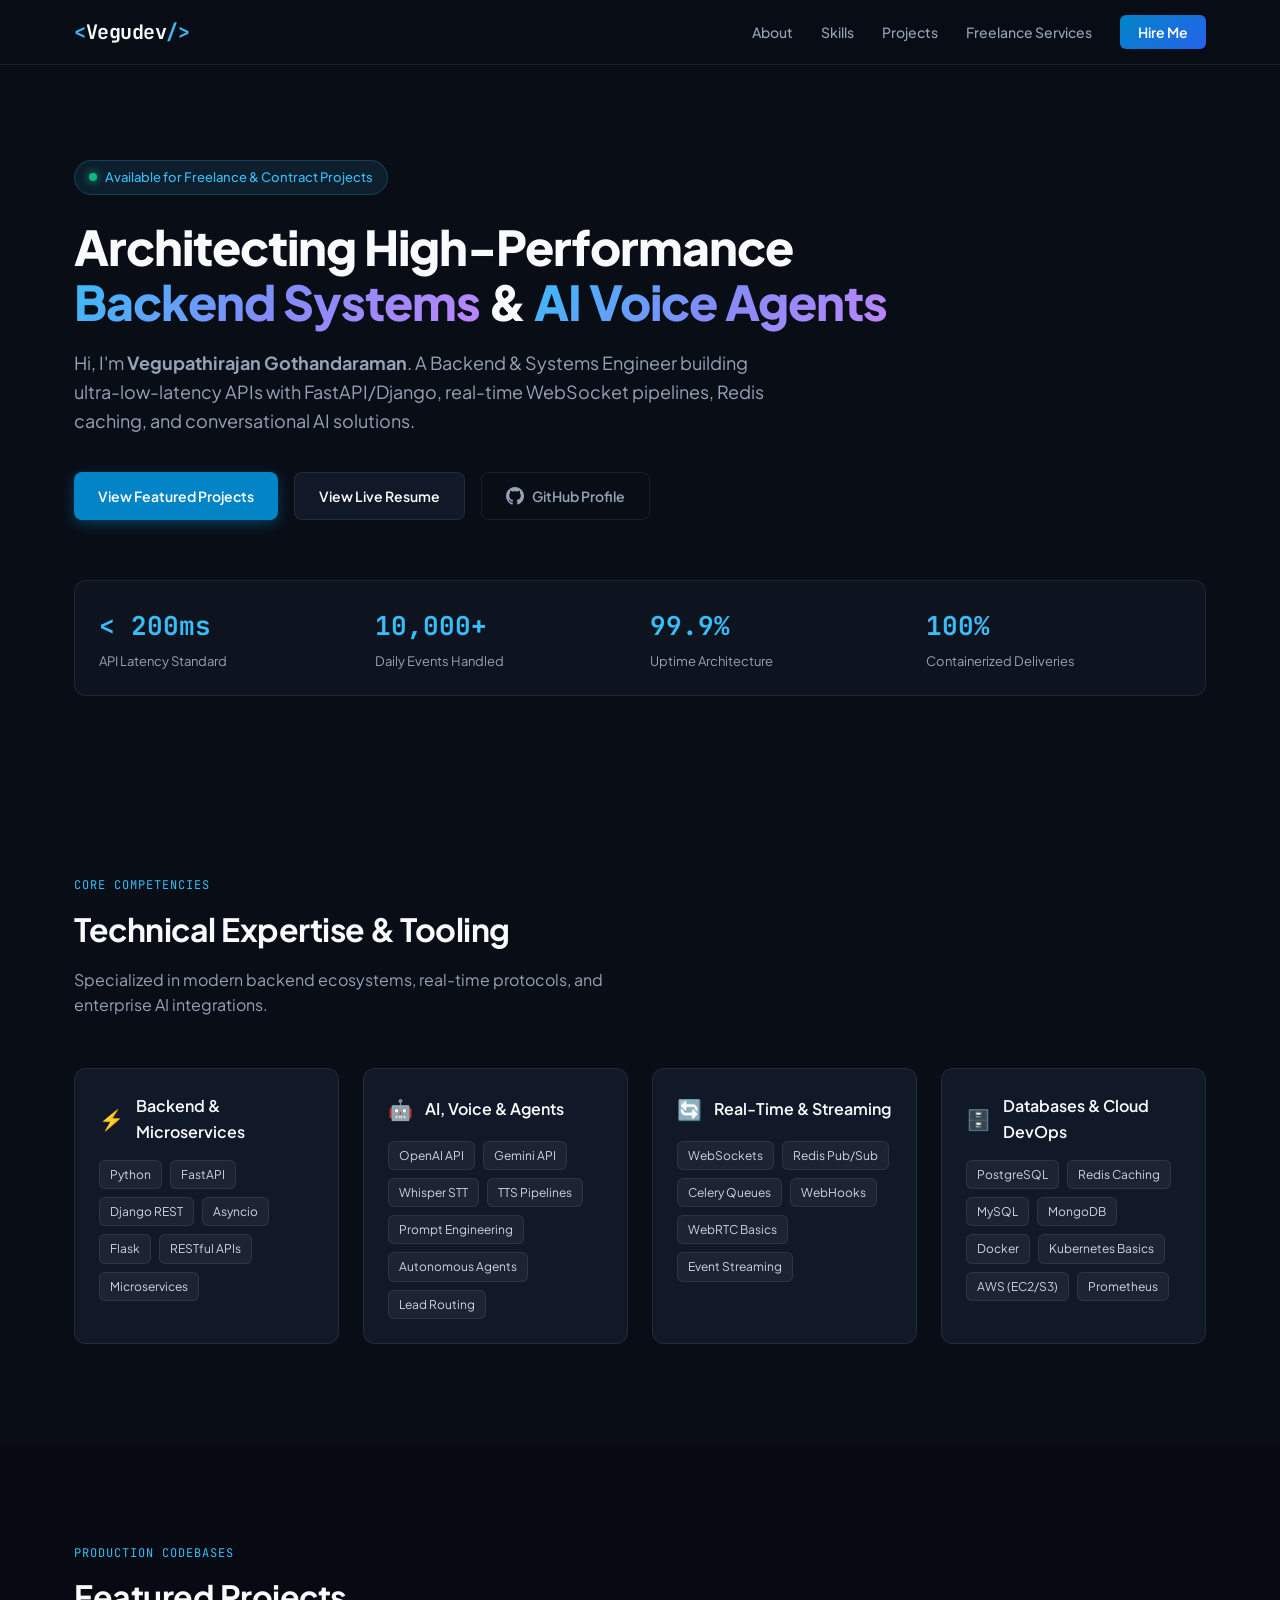
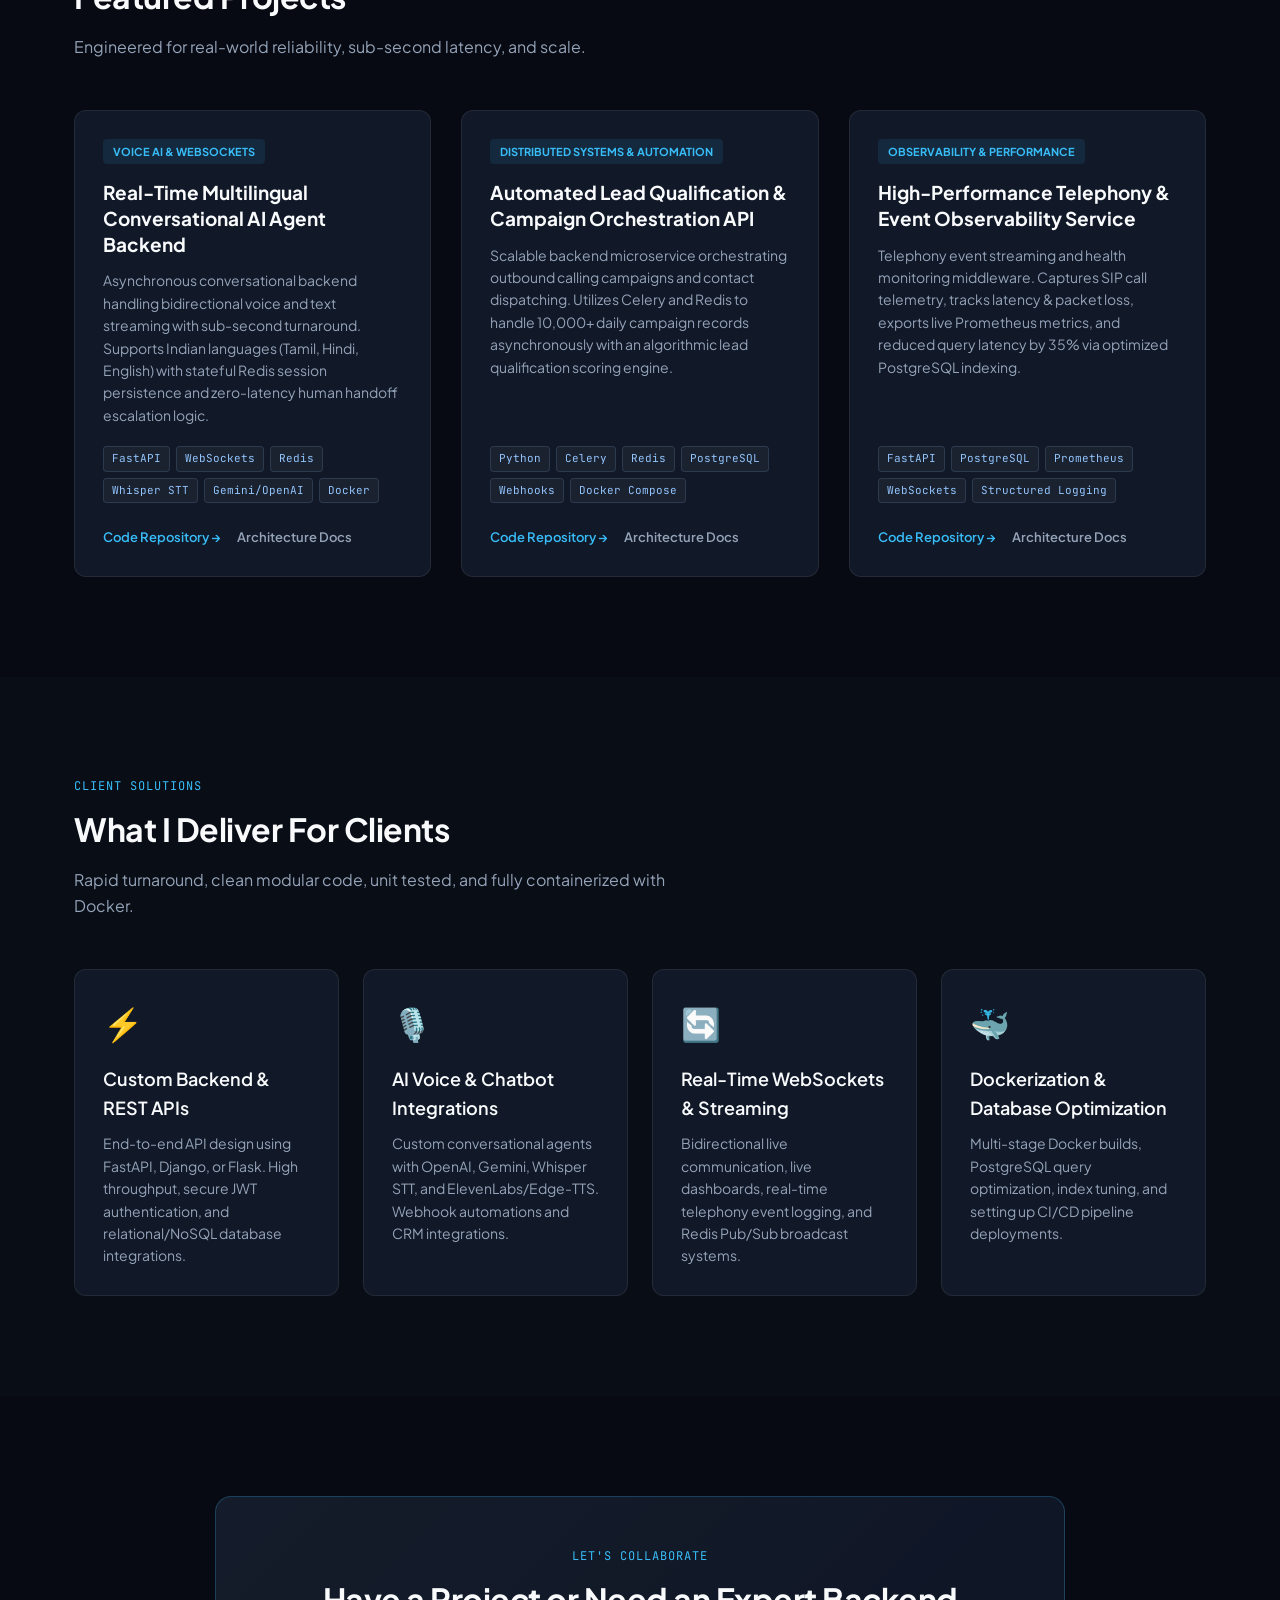
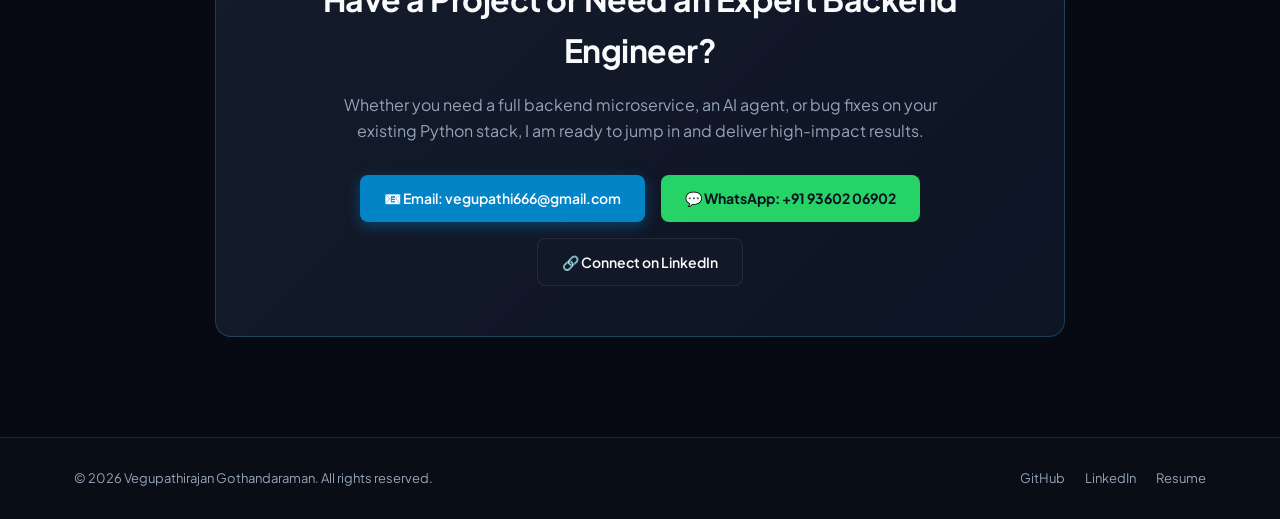
==== index.html @ fd914e16 "Initial production release by Vegupathi" ====
<!DOCTYPE html>
<html lang="en">
<head>
  <meta charset="UTF-8">
  <meta name="viewport" content="width=device-width, initial-scale=1.0">
  <title>Vegupathirajan Gothandaraman | Backend & AI Systems Engineer</title>
  <meta name="description" content="Portfolio of Vegupathirajan Gothandaraman - Backend Engineer specializing in Python, FastAPI, Distributed Systems, and AI Voice Integrations.">
  <link rel="stylesheet" href="style.css">
  <link rel="preconnect" href="https://fonts.googleapis.com">
  <link rel="preconnect" href="https://fonts.gstatic.com" crossorigin>
  <link href="https://fonts.googleapis.com/css2?family=Plus+Jakarta+Sans:wght@300;400;500;600;700;800&family=JetBrains+Mono:wght@400;500;600&display=swap" rel="stylesheet">
</head>
<body>

  <!-- Navigation -->
  <nav class="navbar" id="navbar">
    <div class="nav-container">
      <a href="#hero" class="nav-logo">
        <span class="logo-accent">&lt;</span>Vegudev<span class="logo-accent">/&gt;</span>
      </a>
      <ul class="nav-links">
        <li><a href="#about">About</a></li>
        <li><a href="#skills">Skills</a></li>
        <li><a href="#projects">Projects</a></li>
        <li><a href="#services">Freelance Services</a></li>
        <li><a href="#contact" class="btn-nav">Hire Me</a></li>
      </ul>
      <div class="mobile-toggle" id="mobileToggle">
        <span></span><span></span><span></span>
      </div>
    </div>
  </nav>

  <!-- Hero Section -->
  <header class="hero" id="hero">
    <div class="container hero-content">
      <div class="hero-badge">
        <span class="pulse-dot"></span> Available for Freelance & Contract Projects
      </div>
      <h1 class="hero-title">
        Architecting High-Performance <span class="gradient-text">Backend Systems</span> & <span class="gradient-text">AI Voice Agents</span>
      </h1>
      <p class="hero-subtitle">
        Hi, I'm <strong>Vegupathirajan Gothandaraman</strong>. A Backend & Systems Engineer building ultra-low-latency APIs with FastAPI/Django, real-time WebSocket pipelines, Redis caching, and conversational AI solutions.
      </p>
      <div class="hero-cta">
        <a href="#projects" class="btn btn-primary">View Featured Projects</a>
        <a href="resume.html" target="_blank" class="btn btn-secondary">View Live Resume</a>
        <a href="https://github.com/vegudev" target="_blank" class="btn btn-outline">
          <svg width="18" height="18" fill="currentColor" viewBox="0 0 24 24"><path d="M12 0c-6.626 0-12 5.373-12 12 0 5.302 3.438 9.8 8.207 11.387.599.111.793-.261.793-.577v-2.234c-3.338.726-4.033-1.416-4.033-1.416-.546-1.387-1.333-1.756-1.333-1.756-1.089-.745.083-.729.083-.729 1.205.084 1.839 1.237 1.839 1.237 1.07 1.834 2.807 1.304 3.492.997.107-.775.418-1.305.762-1.604-2.665-.305-5.467-1.334-5.467-5.931 0-1.311.469-2.381 1.236-3.221-.124-.303-.535-1.524.117-3.176 0 0 1.008-.322 3.301 1.23.957-.266 1.983-.399 3.003-.404 1.02.005 2.047.138 3.006.404 2.291-1.552 3.297-1.23 3.297-1.23.653 1.653.242 2.874.118 3.176.77.84 1.235 1.911 1.235 3.221 0 4.609-2.807 5.624-5.479 5.921.43.372.823 1.102.823 2.222v3.293c0 .319.192.694.801.576 4.765-1.589 8.199-6.086 8.199-11.386 0-6.627-5.373-12-12-12z"/></svg>
          GitHub Profile
        </a>
      </div>

      <!-- Quick Metrics Strip -->
      <div class="metrics-grid">
        <div class="metric-card">
          <span class="metric-num">&lt; 200ms</span>
          <span class="metric-label">API Latency Standard</span>
        </div>
        <div class="metric-card">
          <span class="metric-num">10,000+</span>
          <span class="metric-label">Daily Events Handled</span>
        </div>
        <div class="metric-card">
          <span class="metric-num">99.9%</span>
          <span class="metric-label">Uptime Architecture</span>
        </div>
        <div class="metric-card">
          <span class="metric-num">100%</span>
          <span class="metric-label">Containerized Deliveries</span>
        </div>
      </div>
    </div>
  </header>

  <!-- Technical Skills Section -->
  <section class="section" id="skills">
    <div class="container">
      <div class="section-header">
        <span class="section-tag">Core Competencies</span>
        <h2 class="section-title">Technical Expertise & Tooling</h2>
        <p class="section-desc">Specialized in modern backend ecosystems, real-time protocols, and enterprise AI integrations.</p>
      </div>

      <div class="skills-wrapper">
        <div class="skill-category-card">
          <div class="cat-header">
            <span class="cat-icon">⚡</span>
            <h3>Backend & Microservices</h3>
          </div>
          <div class="tags">
            <span>Python</span>
            <span>FastAPI</span>
            <span>Django REST</span>
            <span>Asyncio</span>
            <span>Flask</span>
            <span>RESTful APIs</span>
            <span>Microservices</span>
          </div>
        </div>

        <div class="skill-category-card">
          <div class="cat-header">
            <span class="cat-icon">🤖</span>
            <h3>AI, Voice & Agents</h3>
          </div>
          <div class="tags">
            <span>OpenAI API</span>
            <span>Gemini API</span>
            <span>Whisper STT</span>
            <span>TTS Pipelines</span>
            <span>Prompt Engineering</span>
            <span>Autonomous Agents</span>
            <span>Lead Routing</span>
          </div>
        </div>

        <div class="skill-category-card">
          <div class="cat-header">
            <span class="cat-icon">🔄</span>
            <h3>Real-Time & Streaming</h3>
          </div>
          <div class="tags">
            <span>WebSockets</span>
            <span>Redis Pub/Sub</span>
            <span>Celery Queues</span>
            <span>WebHooks</span>
            <span>WebRTC Basics</span>
            <span>Event Streaming</span>
          </div>
        </div>

        <div class="skill-category-card">
          <div class="cat-header">
            <span class="cat-icon">🗄️</span>
            <h3>Databases & Cloud DevOps</h3>
          </div>
          <div class="tags">
            <span>PostgreSQL</span>
            <span>Redis Caching</span>
            <span>MySQL</span>
            <span>MongoDB</span>
            <span>Docker</span>
            <span>Kubernetes Basics</span>
            <span>AWS (EC2/S3)</span>
            <span>Prometheus</span>
          </div>
        </div>
      </div>
    </div>
  </section>

  <!-- Featured Projects Section -->
  <section class="section section-dark" id="projects">
    <div class="container">
      <div class="section-header">
        <span class="section-tag">Production Codebases</span>
        <h2 class="section-title">Featured Projects</h2>
        <p class="section-desc">Engineered for real-world reliability, sub-second latency, and scale.</p>
      </div>

      <div class="projects-grid">
        <!-- Project 1 -->
        <article class="project-card">
          <div class="project-badge">Voice AI & WebSockets</div>
          <h3 class="project-title">Real-Time Multilingual Conversational AI Agent Backend</h3>
          <p class="project-summary">
            Asynchronous conversational backend handling bidirectional voice and text streaming with sub-second turnaround. Supports Indian languages (Tamil, Hindi, English) with stateful Redis session persistence and zero-latency human handoff escalation logic.
          </p>
          <div class="project-tags">
            <span>FastAPI</span>
            <span>WebSockets</span>
            <span>Redis</span>
            <span>Whisper STT</span>
            <span>Gemini/OpenAI</span>
            <span>Docker</span>
          </div>
          <div class="project-links">
            <a href="https://github.com/vegudev/realtime-multilingual-ai-backend" target="_blank" class="proj-link">Code Repository &rarr;</a>
            <a href="https://github.com/vegudev/realtime-multilingual-ai-backend#readme" target="_blank" class="proj-link secondary">Architecture Docs</a>
          </div>
        </article>

        <!-- Project 2 -->
        <article class="project-card">
          <div class="project-badge">Distributed Systems & Automation</div>
          <h3 class="project-title">Automated Lead Qualification & Campaign Orchestration API</h3>
          <p class="project-summary">
            Scalable backend microservice orchestrating outbound calling campaigns and contact dispatching. Utilizes Celery and Redis to handle 10,000+ daily campaign records asynchronously with an algorithmic lead qualification scoring engine.
          </p>
          <div class="project-tags">
            <span>Python</span>
            <span>Celery</span>
            <span>Redis</span>
            <span>PostgreSQL</span>
            <span>Webhooks</span>
            <span>Docker Compose</span>
          </div>
          <div class="project-links">
            <a href="https://github.com/vegudev/lead-qualification-campaign-api" target="_blank" class="proj-link">Code Repository &rarr;</a>
            <a href="https://github.com/vegudev/lead-qualification-campaign-api#readme" target="_blank" class="proj-link secondary">Architecture Docs</a>
          </div>
        </article>

        <!-- Project 3 -->
        <article class="project-card">
          <div class="project-badge">Observability & Performance</div>
          <h3 class="project-title">High-Performance Telephony & Event Observability Service</h3>
          <p class="project-summary">
            Telephony event streaming and health monitoring middleware. Captures SIP call telemetry, tracks latency & packet loss, exports live Prometheus metrics, and reduced query latency by 35% via optimized PostgreSQL indexing.
          </p>
          <div class="project-tags">
            <span>FastAPI</span>
            <span>PostgreSQL</span>
            <span>Prometheus</span>
            <span>WebSockets</span>
            <span>Structured Logging</span>
          </div>
          <div class="project-links">
            <a href="https://github.com/vegudev/telephony-observability-service" target="_blank" class="proj-link">Code Repository &rarr;</a>
            <a href="https://github.com/vegudev/telephony-observability-service#readme" target="_blank" class="proj-link secondary">Architecture Docs</a>
          </div>
        </article>
      </div>
    </div>
  </section>

  <!-- Freelance Services Section -->
  <section class="section" id="services">
    <div class="container">
      <div class="section-header">
        <span class="section-tag">Client Solutions</span>
        <h2 class="section-title">What I Deliver For Clients</h2>
        <p class="section-desc">Rapid turnaround, clean modular code, unit tested, and fully containerized with Docker.</p>
      </div>

      <div class="services-grid">
        <div class="service-card">
          <div class="service-icon">⚡</div>
          <h3>Custom Backend & REST APIs</h3>
          <p>End-to-end API design using FastAPI, Django, or Flask. High throughput, secure JWT authentication, and relational/NoSQL database integrations.</p>
        </div>

        <div class="service-card">
          <div class="service-icon">🎙️</div>
          <h3>AI Voice & Chatbot Integrations</h3>
          <p>Custom conversational agents with OpenAI, Gemini, Whisper STT, and ElevenLabs/Edge-TTS. Webhook automations and CRM integrations.</p>
        </div>

        <div class="service-card">
          <div class="service-icon">🔄</div>
          <h3>Real-Time WebSockets & Streaming</h3>
          <p>Bidirectional live communication, live dashboards, real-time telephony event logging, and Redis Pub/Sub broadcast systems.</p>
        </div>

        <div class="service-card">
          <div class="service-icon">🐳</div>
          <h3>Dockerization & Database Optimization</h3>
          <p>Multi-stage Docker builds, PostgreSQL query optimization, index tuning, and setting up CI/CD pipeline deployments.</p>
        </div>
      </div>
    </div>
  </section>

  <!-- Contact & Hire Me Section -->
  <section class="section section-dark" id="contact">
    <div class="container">
      <div class="contact-box">
        <span class="section-tag">Let's Collaborate</span>
        <h2 class="section-title">Have a Project or Need an Expert Backend Engineer?</h2>
        <p class="contact-desc">
          Whether you need a full backend microservice, an AI agent, or bug fixes on your existing Python stack, I am ready to jump in and deliver high-impact results.
        </p>

        <div class="contact-buttons">
          <a href="mailto:vegupathi666@gmail.com" class="btn btn-primary">
            📧 Email: vegupathi666@gmail.com
          </a>
          <a href="https://wa.me/919360206902" target="_blank" class="btn btn-whatsapp">
            💬 WhatsApp: +91 93602 06902
          </a>
          <a href="https://www.linkedin.com/in/vegupathi-gothandaraman-voimedu/" target="_blank" class="btn btn-secondary">
            🔗 Connect on LinkedIn
          </a>
        </div>
      </div>
    </div>
  </section>

  <!-- Footer -->
  <footer>
    <div class="container footer-content">
      <p>&copy; 2026 Vegupathirajan Gothandaraman. All rights reserved.</p>
      <div class="footer-links">
        <a href="https://github.com/vegudev" target="_blank">GitHub</a>
        <a href="https://www.linkedin.com/in/vegupathi-gothandaraman-voimedu/" target="_blank">LinkedIn</a>
        <a href="resume.html" target="_blank">Resume</a>
      </div>
    </div>
  </footer>

  <script src="script.js"></script>
</body>
</html>
---- style.css ----
:root {
  --bg-dark: #090d16;
  --bg-card: #111827;
  --bg-card-hover: #1e293b;
  --border-color: rgba(255, 255, 255, 0.08);
  --border-glow: rgba(56, 189, 248, 0.25);
  
  --primary: #38bdf8;
  --primary-hover: #0284c7;
  --accent: #6366f1;
  --text-main: #f8fafc;
  --text-muted: #94a3b8;
  
  --font-sans: 'Plus Jakarta Sans', -apple-system, BlinkMacSystemFont, sans-serif;
  --font-mono: 'JetBrains Mono', monospace;
}

* {
  margin: 0;
  padding: 0;
  box-sizing: border-box;
}

html {
  scroll-behavior: smooth;
}

body {
  font-family: var(--font-sans);
  background-color: var(--bg-dark);
  color: var(--text-main);
  line-height: 1.6;
  overflow-x: hidden;
}

.container {
  max-width: 1180px;
  margin: 0 auto;
  padding: 0 24px;
}

/* Typography Helpers */
.gradient-text {
  background: linear-gradient(135deg, #38bdf8 0%, #818cf8 50%, #c084fc 100%);
  -webkit-background-clip: text;
  -webkit-text-fill-color: transparent;
}

/* Navbar */
.navbar {
  position: fixed;
  top: 0;
  left: 0;
  width: 100%;
  background: rgba(9, 13, 22, 0.85);
  backdrop-filter: blur(12px);
  border-bottom: 1px solid var(--border-color);
  z-index: 1000;
  transition: all 0.3s ease;
}

.nav-container {
  max-width: 1180px;
  margin: 0 auto;
  padding: 16px 24px;
  display: flex;
  justify-content: space-between;
  align-items: center;
}

.nav-logo {
  font-family: var(--font-mono);
  font-size: 20px;
  font-weight: 700;
  color: var(--text-main);
  text-decoration: none;
  letter-spacing: -0.5px;
}

.logo-accent {
  color: var(--primary);
}

.nav-links {
  display: flex;
  list-style: none;
  gap: 28px;
  align-items: center;
}

.nav-links a {
  color: var(--text-muted);
  text-decoration: none;
  font-size: 14px;
  font-weight: 500;
  transition: color 0.2s ease;
}

.nav-links a:hover {
  color: var(--primary);
}

.btn-nav {
  background: linear-gradient(135deg, #0284c7, #2563eb);
  color: #fff !important;
  padding: 8px 18px;
  border-radius: 6px;
  font-weight: 600 !important;
  transition: opacity 0.2s ease;
}

.btn-nav:hover {
  opacity: 0.9;
}

.mobile-toggle {
  display: none;
  flex-direction: column;
  gap: 5px;
  cursor: pointer;
}

.mobile-toggle span {
  width: 24px;
  height: 2px;
  background: #fff;
  border-radius: 2px;
}

/* Buttons */
.btn {
  display: inline-flex;
  align-items: center;
  gap: 8px;
  padding: 12px 24px;
  font-size: 14px;
  font-weight: 600;
  border-radius: 8px;
  text-decoration: none;
  transition: all 0.2s ease;
  cursor: pointer;
}

.btn-primary {
  background: #0284c7;
  color: #fff;
  box-shadow: 0 4px 14px rgba(2, 132, 199, 0.4);
}

.btn-primary:hover {
  background: #0369a1;
  transform: translateY(-2px);
}

.btn-secondary {
  background: var(--bg-card);
  color: var(--text-main);
  border: 1px solid var(--border-color);
}

.btn-secondary:hover {
  background: var(--bg-card-hover);
  border-color: var(--primary);
  transform: translateY(-2px);
}

.btn-outline {
  background: transparent;
  color: var(--text-muted);
  border: 1px solid var(--border-color);
}

.btn-outline:hover {
  color: #fff;
  border-color: #fff;
}

.btn-whatsapp {
  background: #25d366;
  color: #0b1120;
  font-weight: 700;
}

.btn-whatsapp:hover {
  background: #20ba5a;
  transform: translateY(-2px);
}

/* Hero Section */
.hero {
  padding: 160px 0 80px 0;
  position: relative;
}

.hero-badge {
  display: inline-flex;
  align-items: center;
  gap: 8px;
  background: rgba(56, 189, 248, 0.1);
  border: 1px solid rgba(56, 189, 248, 0.2);
  padding: 6px 14px;
  border-radius: 30px;
  font-size: 13px;
  color: var(--primary);
  margin-bottom: 24px;
  font-weight: 500;
}

.pulse-dot {
  width: 8px;
  height: 8px;
  background: #10b981;
  border-radius: 50%;
  box-shadow: 0 0 8px #10b981;
}

.hero-title {
  font-size: 48px;
  font-weight: 800;
  line-height: 1.15;
  letter-spacing: -1px;
  margin-bottom: 20px;
  max-width: 900px;
}

.hero-subtitle {
  font-size: 18px;
  color: var(--text-muted);
  max-width: 720px;
  margin-bottom: 36px;
  font-weight: 400;
}

.hero-cta {
  display: flex;
  gap: 16px;
  flex-wrap: wrap;
  margin-bottom: 60px;
}

/* Metrics */
.metrics-grid {
  display: grid;
  grid-template-columns: repeat(auto-fit, minmax(200px, 1fr));
  gap: 20px;
  background: rgba(17, 24, 39, 0.6);
  border: 1px solid var(--border-color);
  padding: 24px;
  border-radius: 12px;
}

.metric-card {
  display: flex;
  flex-direction: column;
}

.metric-num {
  font-family: var(--font-mono);
  font-size: 26px;
  font-weight: 700;
  color: var(--primary);
}

.metric-label {
  font-size: 13px;
  color: var(--text-muted);
  margin-top: 4px;
}

/* Sections */
.section {
  padding: 100px 0;
}

.section-dark {
  background: #070a12;
}

.section-header {
  margin-bottom: 50px;
}

.section-tag {
  font-family: var(--font-mono);
  font-size: 12px;
  text-transform: uppercase;
  color: var(--primary);
  letter-spacing: 1px;
  margin-bottom: 8px;
  display: block;
}

.section-title {
  font-size: 32px;
  font-weight: 700;
  letter-spacing: -0.5px;
  margin-bottom: 12px;
}

.section-desc {
  font-size: 16px;
  color: var(--text-muted);
  max-width: 600px;
}

/* Skills */
.skills-wrapper {
  display: grid;
  grid-template-columns: repeat(auto-fit, minmax(260px, 1fr));
  gap: 24px;
}

.skill-category-card {
  background: var(--bg-card);
  border: 1px solid var(--border-color);
  padding: 24px;
  border-radius: 12px;
  transition: all 0.2s ease;
}

.skill-category-card:hover {
  border-color: var(--border-glow);
  transform: translateY(-4px);
}

.cat-header {
  display: flex;
  align-items: center;
  gap: 12px;
  margin-bottom: 16px;
}

.cat-icon {
  font-size: 20px;
}

.cat-header h3 {
  font-size: 16px;
  font-weight: 600;
}

.tags {
  display: flex;
  flex-wrap: wrap;
  gap: 8px;
}

.tags span {
  background: rgba(255, 255, 255, 0.05);
  border: 1px solid var(--border-color);
  font-size: 12px;
  padding: 4px 10px;
  border-radius: 6px;
  color: #cbd5e1;
}

/* Projects */
.projects-grid {
  display: grid;
  grid-template-columns: repeat(auto-fit, minmax(320px, 1fr));
  gap: 30px;
}

.project-card {
  background: var(--bg-card);
  border: 1px solid var(--border-color);
  border-radius: 12px;
  padding: 28px;
  display: flex;
  flex-direction: column;
  transition: all 0.3s ease;
}

.project-card:hover {
  border-color: var(--border-glow);
  box-shadow: 0 12px 30px rgba(0, 0, 0, 0.3);
  transform: translateY(-4px);
}

.project-badge {
  font-size: 11px;
  font-weight: 700;
  text-transform: uppercase;
  color: var(--primary);
  background: rgba(56, 189, 248, 0.1);
  display: inline-block;
  align-self: flex-start;
  padding: 4px 10px;
  border-radius: 4px;
  margin-bottom: 16px;
}

.project-title {
  font-size: 19px;
  font-weight: 700;
  margin-bottom: 12px;
  line-height: 1.35;
}

.project-summary {
  font-size: 14px;
  color: var(--text-muted);
  line-height: 1.6;
  margin-bottom: 20px;
  flex: 1;
}

.project-tags {
  display: flex;
  flex-wrap: wrap;
  gap: 6px;
  margin-bottom: 24px;
}

.project-tags span {
  font-size: 11px;
  font-family: var(--font-mono);
  background: rgba(255, 255, 255, 0.04);
  color: #93c5fd;
  padding: 3px 8px;
  border-radius: 4px;
  border: 1px solid rgba(147, 197, 253, 0.15);
}

.project-links {
  display: flex;
  gap: 16px;
  align-items: center;
}

.proj-link {
  font-size: 13px;
  font-weight: 600;
  color: var(--primary);
  text-decoration: none;
}

.proj-link:hover {
  text-decoration: underline;
}

.proj-link.secondary {
  color: var(--text-muted);
}

/* Services */
.services-grid {
  display: grid;
  grid-template-columns: repeat(auto-fit, minmax(260px, 1fr));
  gap: 24px;
}

.service-card {
  background: var(--bg-card);
  border: 1px solid var(--border-color);
  padding: 28px;
  border-radius: 12px;
}

.service-icon {
  font-size: 32px;
  margin-bottom: 16px;
}

.service-card h3 {
  font-size: 18px;
  font-weight: 600;
  margin-bottom: 10px;
}

.service-card p {
  font-size: 14px;
  color: var(--text-muted);
  line-height: 1.6;
}

/* Contact */
.contact-box {
  background: linear-gradient(135deg, rgba(30, 41, 59, 0.6) 0%, rgba(15, 23, 42, 0.8) 100%);
  border: 1px solid var(--border-glow);
  padding: 50px;
  border-radius: 16px;
  text-align: center;
  max-width: 850px;
  margin: 0 auto;
}

.contact-desc {
  font-size: 16px;
  color: var(--text-muted);
  margin: 16px auto 32px auto;
  max-width: 600px;
}

.contact-buttons {
  display: flex;
  justify-content: center;
  gap: 16px;
  flex-wrap: wrap;
}

/* Footer */
footer {
  padding: 30px 0;
  border-top: 1px solid var(--border-color);
}

.footer-content {
  display: flex;
  justify-content: space-between;
  align-items: center;
  font-size: 13px;
  color: var(--text-muted);
  flex-wrap: wrap;
  gap: 16px;
}

.footer-links {
  display: flex;
  gap: 20px;
}

.footer-links a {
  color: var(--text-muted);
  text-decoration: none;
}

.footer-links a:hover {
  color: #fff;
}

@media (max-width: 768px) {
  .hero-title {
    font-size: 34px;
  }
  .nav-links {
    display: none;
  }
  .mobile-toggle {
    display: flex;
  }
  .contact-box {
    padding: 30px 20px;
  }
}
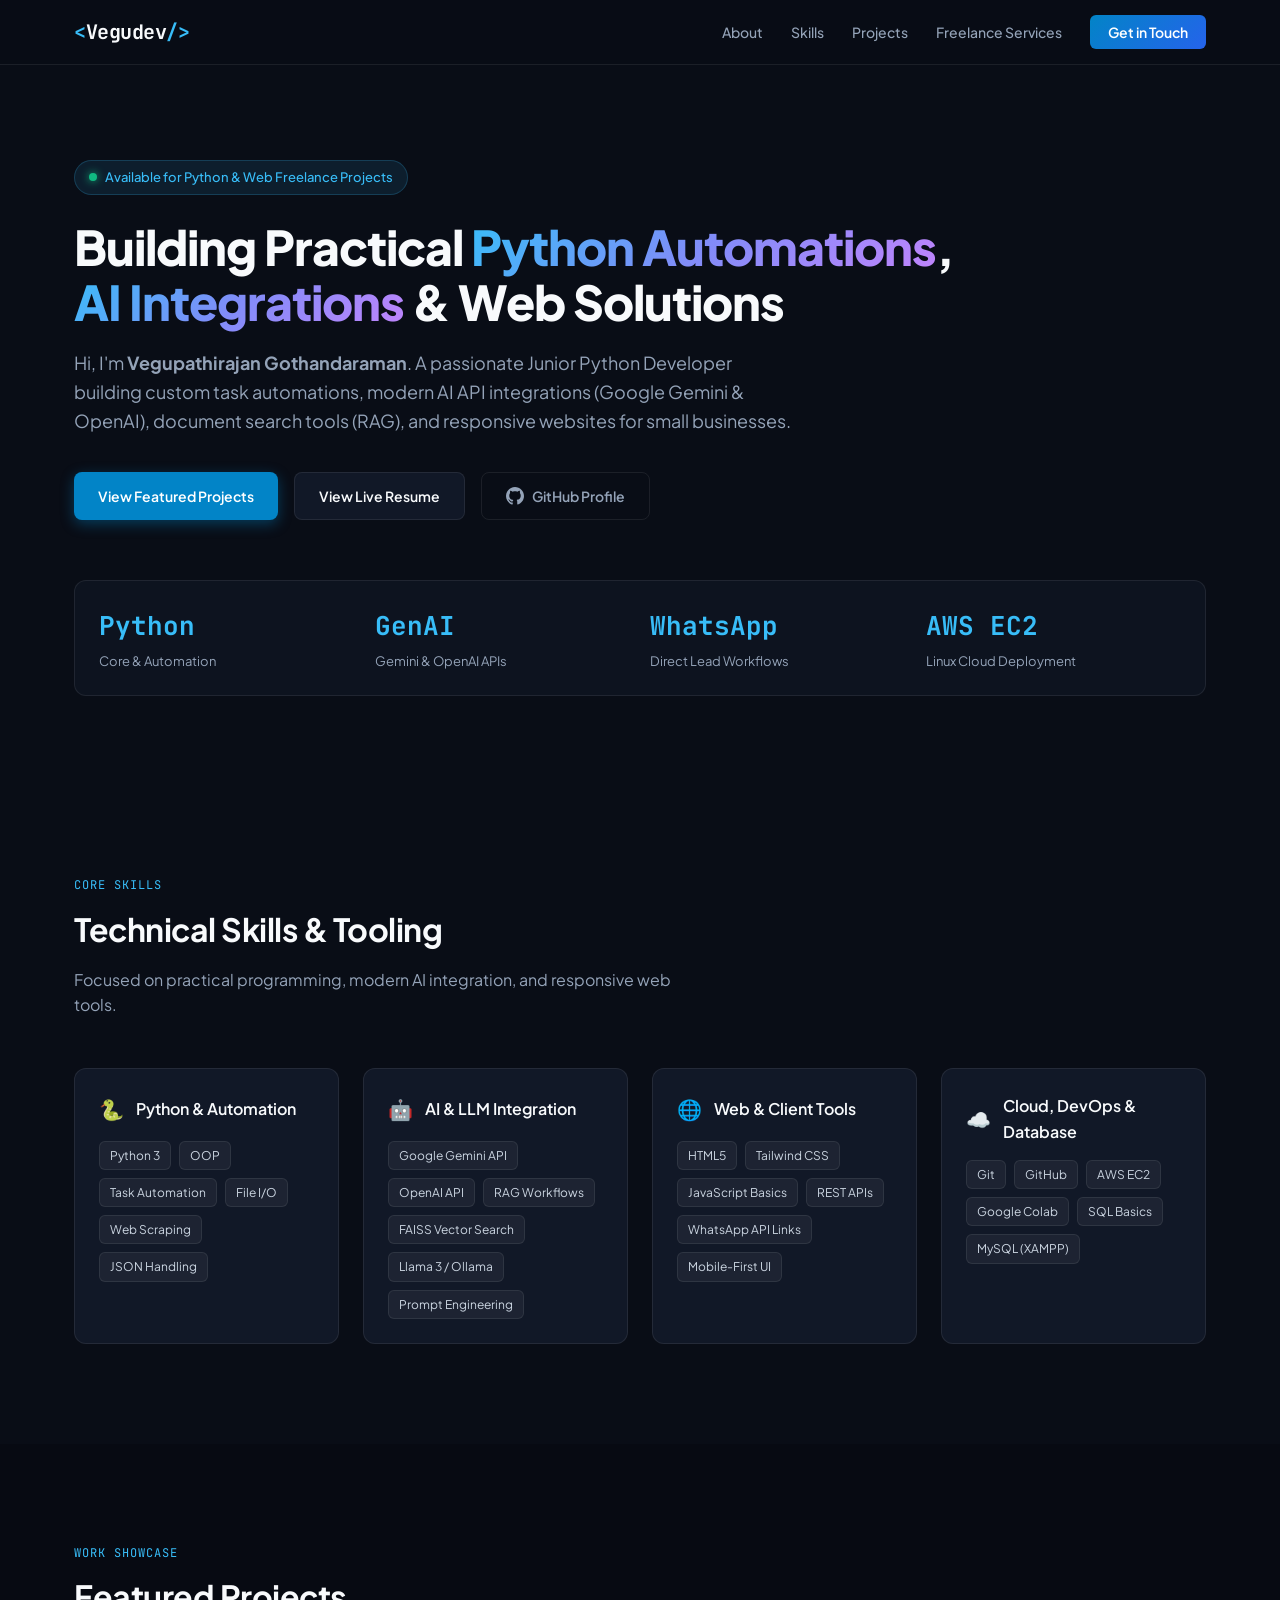
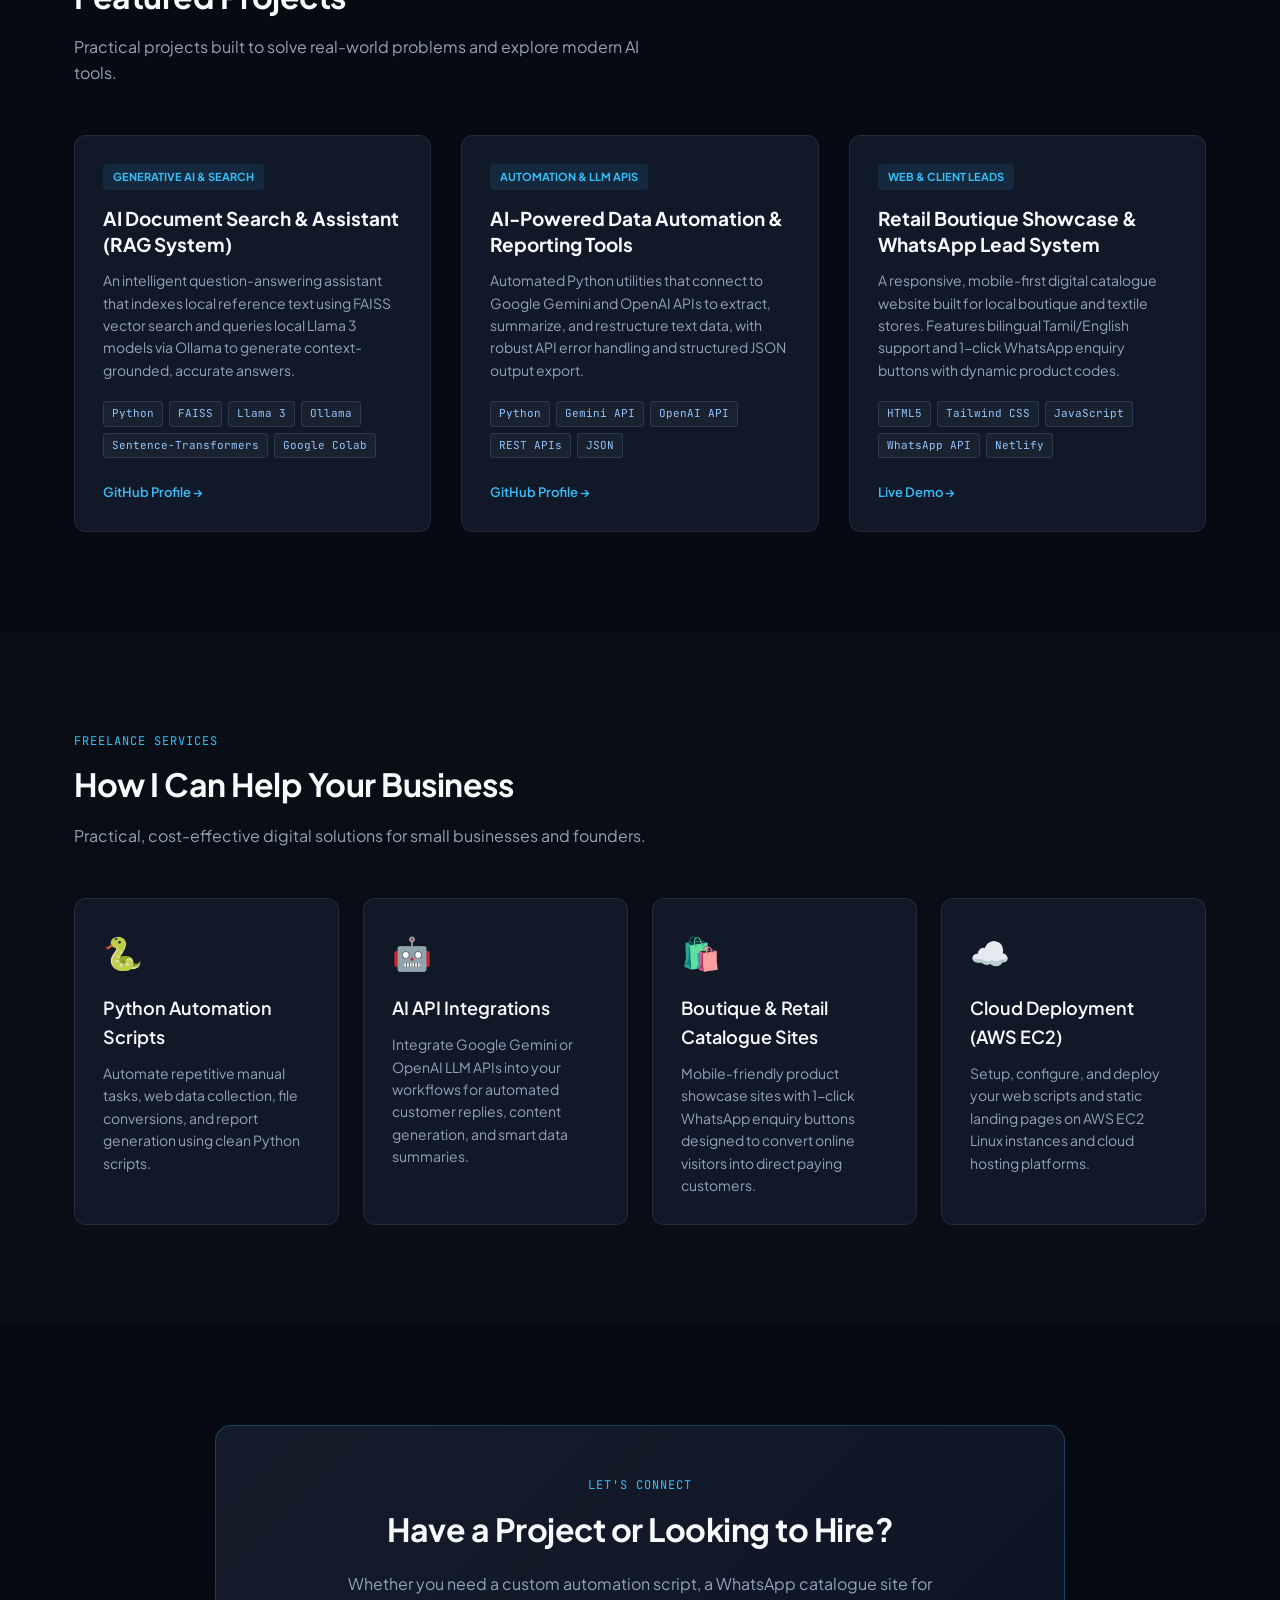
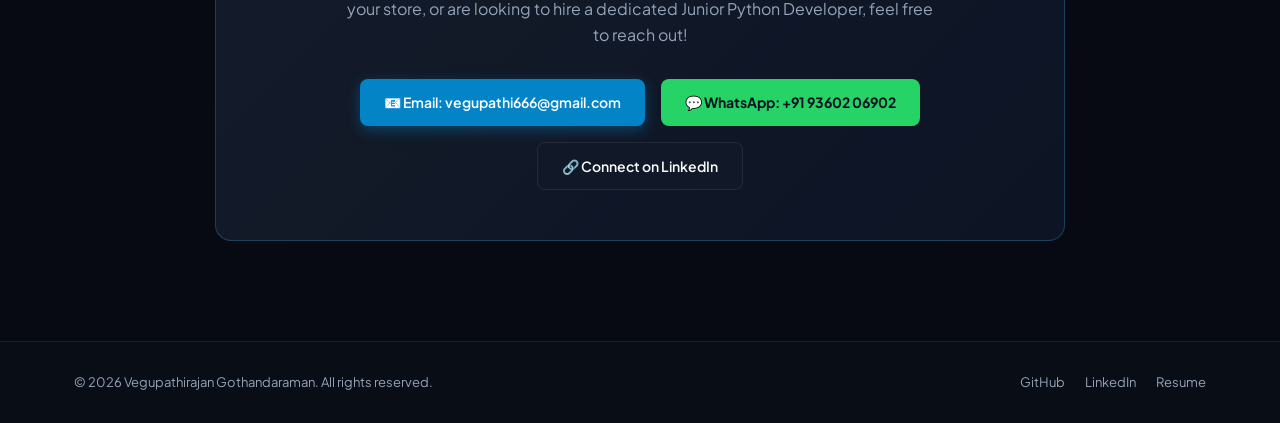
==== commit f6f909df: "Update portfolio showcase and live resume for Junior Python Developer & AI Integrations" ====
--- a/index.html
+++ b/index.html
@@ -3,8 +3,8 @@
 <head>
   <meta charset="UTF-8">
   <meta name="viewport" content="width=device-width, initial-scale=1.0">
-  <title>Vegupathirajan Gothandaraman | Backend & AI Systems Engineer</title>
-  <meta name="description" content="Portfolio of Vegupathirajan Gothandaraman - Backend Engineer specializing in Python, FastAPI, Distributed Systems, and AI Voice Integrations.">
+  <title>Vegupathirajan Gothandaraman | Python Developer & AI Integrations</title>
+  <meta name="description" content="Portfolio of Vegupathirajan Gothandaraman - Junior Python Developer specializing in Python Scripting, AI API Integrations, Automation, and Web Development.">
   <link rel="stylesheet" href="style.css">
   <link rel="preconnect" href="https://fonts.googleapis.com">
   <link rel="preconnect" href="https://fonts.gstatic.com" crossorigin>
@@ -23,7 +23,7 @@
         <li><a href="#skills">Skills</a></li>
         <li><a href="#projects">Projects</a></li>
         <li><a href="#services">Freelance Services</a></li>
-        <li><a href="#contact" class="btn-nav">Hire Me</a></li>
+        <li><a href="#contact" class="btn-nav">Get in Touch</a></li>
       </ul>
       <div class="mobile-toggle" id="mobileToggle">
         <span></span><span></span><span></span>
@@ -35,13 +35,13 @@
   <header class="hero" id="hero">
     <div class="container hero-content">
       <div class="hero-badge">
-        <span class="pulse-dot"></span> Available for Freelance & Contract Projects
+        <span class="pulse-dot"></span> Available for Python & Web Freelance Projects
       </div>
       <h1 class="hero-title">
-        Architecting High-Performance <span class="gradient-text">Backend Systems</span> & <span class="gradient-text">AI Voice Agents</span>
+        Building Practical <span class="gradient-text">Python Automations</span>, <span class="gradient-text">AI Integrations</span> & Web Solutions
       </h1>
       <p class="hero-subtitle">
-        Hi, I'm <strong>Vegupathirajan Gothandaraman</strong>. A Backend & Systems Engineer building ultra-low-latency APIs with FastAPI/Django, real-time WebSocket pipelines, Redis caching, and conversational AI solutions.
+        Hi, I'm <strong>Vegupathirajan Gothandaraman</strong>. A passionate Junior Python Developer building custom task automations, modern AI API integrations (Google Gemini & OpenAI), document search tools (RAG), and responsive websites for small businesses.
       </p>
       <div class="hero-cta">
         <a href="#projects" class="btn btn-primary">View Featured Projects</a>
@@ -55,20 +55,20 @@
       <!-- Quick Metrics Strip -->
       <div class="metrics-grid">
         <div class="metric-card">
-          <span class="metric-num">&lt; 200ms</span>
-          <span class="metric-label">API Latency Standard</span>
-        </div>
-        <div class="metric-card">
-          <span class="metric-num">10,000+</span>
-          <span class="metric-label">Daily Events Handled</span>
-        </div>
-        <div class="metric-card">
-          <span class="metric-num">99.9%</span>
-          <span class="metric-label">Uptime Architecture</span>
-        </div>
-        <div class="metric-card">
-          <span class="metric-num">100%</span>
-          <span class="metric-label">Containerized Deliveries</span>
+          <span class="metric-num">Python</span>
+          <span class="metric-label">Core & Automation</span>
+        </div>
+        <div class="metric-card">
+          <span class="metric-num">GenAI</span>
+          <span class="metric-label">Gemini & OpenAI APIs</span>
+        </div>
+        <div class="metric-card">
+          <span class="metric-num">WhatsApp</span>
+          <span class="metric-label">Direct Lead Workflows</span>
+        </div>
+        <div class="metric-card">
+          <span class="metric-num">AWS EC2</span>
+          <span class="metric-label">Linux Cloud Deployment</span>
         </div>
       </div>
     </div>
@@ -78,73 +78,69 @@
   <section class="section" id="skills">
     <div class="container">
       <div class="section-header">
-        <span class="section-tag">Core Competencies</span>
-        <h2 class="section-title">Technical Expertise & Tooling</h2>
-        <p class="section-desc">Specialized in modern backend ecosystems, real-time protocols, and enterprise AI integrations.</p>
+        <span class="section-tag">Core Skills</span>
+        <h2 class="section-title">Technical Skills & Tooling</h2>
+        <p class="section-desc">Focused on practical programming, modern AI integration, and responsive web tools.</p>
       </div>
 
       <div class="skills-wrapper">
         <div class="skill-category-card">
           <div class="cat-header">
-            <span class="cat-icon">⚡</span>
-            <h3>Backend & Microservices</h3>
-          </div>
-          <div class="tags">
-            <span>Python</span>
-            <span>FastAPI</span>
-            <span>Django REST</span>
-            <span>Asyncio</span>
-            <span>Flask</span>
-            <span>RESTful APIs</span>
-            <span>Microservices</span>
+            <span class="cat-icon">🐍</span>
+            <h3>Python & Automation</h3>
+          </div>
+          <div class="tags">
+            <span>Python 3</span>
+            <span>OOP</span>
+            <span>Task Automation</span>
+            <span>File I/O</span>
+            <span>Web Scraping</span>
+            <span>JSON Handling</span>
           </div>
         </div>
 
         <div class="skill-category-card">
           <div class="cat-header">
             <span class="cat-icon">🤖</span>
-            <h3>AI, Voice & Agents</h3>
-          </div>
-          <div class="tags">
+            <h3>AI & LLM Integration</h3>
+          </div>
+          <div class="tags">
+            <span>Google Gemini API</span>
             <span>OpenAI API</span>
-            <span>Gemini API</span>
-            <span>Whisper STT</span>
-            <span>TTS Pipelines</span>
+            <span>RAG Workflows</span>
+            <span>FAISS Vector Search</span>
+            <span>Llama 3 / Ollama</span>
             <span>Prompt Engineering</span>
-            <span>Autonomous Agents</span>
-            <span>Lead Routing</span>
-          </div>
-        </div>
-
-        <div class="skill-category-card">
-          <div class="cat-header">
-            <span class="cat-icon">🔄</span>
-            <h3>Real-Time & Streaming</h3>
-          </div>
-          <div class="tags">
-            <span>WebSockets</span>
-            <span>Redis Pub/Sub</span>
-            <span>Celery Queues</span>
-            <span>WebHooks</span>
-            <span>WebRTC Basics</span>
-            <span>Event Streaming</span>
-          </div>
-        </div>
-
-        <div class="skill-category-card">
-          <div class="cat-header">
-            <span class="cat-icon">🗄️</span>
-            <h3>Databases & Cloud DevOps</h3>
-          </div>
-          <div class="tags">
-            <span>PostgreSQL</span>
-            <span>Redis Caching</span>
-            <span>MySQL</span>
-            <span>MongoDB</span>
-            <span>Docker</span>
-            <span>Kubernetes Basics</span>
-            <span>AWS (EC2/S3)</span>
-            <span>Prometheus</span>
+          </div>
+        </div>
+
+        <div class="skill-category-card">
+          <div class="cat-header">
+            <span class="cat-icon">🌐</span>
+            <h3>Web & Client Tools</h3>
+          </div>
+          <div class="tags">
+            <span>HTML5</span>
+            <span>Tailwind CSS</span>
+            <span>JavaScript Basics</span>
+            <span>REST APIs</span>
+            <span>WhatsApp API Links</span>
+            <span>Mobile-First UI</span>
+          </div>
+        </div>
+
+        <div class="skill-category-card">
+          <div class="cat-header">
+            <span class="cat-icon">☁️</span>
+            <h3>Cloud, DevOps & Database</h3>
+          </div>
+          <div class="tags">
+            <span>Git</span>
+            <span>GitHub</span>
+            <span>AWS EC2</span>
+            <span>Google Colab</span>
+            <span>SQL Basics</span>
+            <span>MySQL (XAMPP)</span>
           </div>
         </div>
       </div>
@@ -155,71 +151,67 @@
   <section class="section section-dark" id="projects">
     <div class="container">
       <div class="section-header">
-        <span class="section-tag">Production Codebases</span>
+        <span class="section-tag">Work Showcase</span>
         <h2 class="section-title">Featured Projects</h2>
-        <p class="section-desc">Engineered for real-world reliability, sub-second latency, and scale.</p>
+        <p class="section-desc">Practical projects built to solve real-world problems and explore modern AI tools.</p>
       </div>
 
       <div class="projects-grid">
         <!-- Project 1 -->
         <article class="project-card">
-          <div class="project-badge">Voice AI & WebSockets</div>
-          <h3 class="project-title">Real-Time Multilingual Conversational AI Agent Backend</h3>
+          <div class="project-badge">Generative AI & Search</div>
+          <h3 class="project-title">AI Document Search & Assistant (RAG System)</h3>
           <p class="project-summary">
-            Asynchronous conversational backend handling bidirectional voice and text streaming with sub-second turnaround. Supports Indian languages (Tamil, Hindi, English) with stateful Redis session persistence and zero-latency human handoff escalation logic.
-          </p>
-          <div class="project-tags">
-            <span>FastAPI</span>
-            <span>WebSockets</span>
-            <span>Redis</span>
-            <span>Whisper STT</span>
-            <span>Gemini/OpenAI</span>
-            <span>Docker</span>
-          </div>
-          <div class="project-links">
-            <a href="https://github.com/vegudev/realtime-multilingual-ai-backend" target="_blank" class="proj-link">Code Repository &rarr;</a>
-            <a href="https://github.com/vegudev/realtime-multilingual-ai-backend#readme" target="_blank" class="proj-link secondary">Architecture Docs</a>
-          </div>
-        </article>
-
-        <!-- Project 2 -->
-        <article class="project-card">
-          <div class="project-badge">Distributed Systems & Automation</div>
-          <h3 class="project-title">Automated Lead Qualification & Campaign Orchestration API</h3>
-          <p class="project-summary">
-            Scalable backend microservice orchestrating outbound calling campaigns and contact dispatching. Utilizes Celery and Redis to handle 10,000+ daily campaign records asynchronously with an algorithmic lead qualification scoring engine.
+            An intelligent question-answering assistant that indexes local reference text using FAISS vector search and queries local Llama 3 models via Ollama to generate context-grounded, accurate answers.
           </p>
           <div class="project-tags">
             <span>Python</span>
-            <span>Celery</span>
-            <span>Redis</span>
-            <span>PostgreSQL</span>
-            <span>Webhooks</span>
-            <span>Docker Compose</span>
+            <span>FAISS</span>
+            <span>Llama 3</span>
+            <span>Ollama</span>
+            <span>Sentence-Transformers</span>
+            <span>Google Colab</span>
           </div>
           <div class="project-links">
-            <a href="https://github.com/vegudev/lead-qualification-campaign-api" target="_blank" class="proj-link">Code Repository &rarr;</a>
-            <a href="https://github.com/vegudev/lead-qualification-campaign-api#readme" target="_blank" class="proj-link secondary">Architecture Docs</a>
+            <a href="https://github.com/vegudev" target="_blank" class="proj-link">GitHub Profile &rarr;</a>
+          </div>
+        </article>
+
+        <!-- Project 2 -->
+        <article class="project-card">
+          <div class="project-badge">Automation & LLM APIs</div>
+          <h3 class="project-title">AI-Powered Data Automation & Reporting Tools</h3>
+          <p class="project-summary">
+            Automated Python utilities that connect to Google Gemini and OpenAI APIs to extract, summarize, and restructure text data, with robust API error handling and structured JSON output export.
+          </p>
+          <div class="project-tags">
+            <span>Python</span>
+            <span>Gemini API</span>
+            <span>OpenAI API</span>
+            <span>REST APIs</span>
+            <span>JSON</span>
+          </div>
+          <div class="project-links">
+            <a href="https://github.com/vegudev" target="_blank" class="proj-link">GitHub Profile &rarr;</a>
           </div>
         </article>
 
         <!-- Project 3 -->
         <article class="project-card">
-          <div class="project-badge">Observability & Performance</div>
-          <h3 class="project-title">High-Performance Telephony & Event Observability Service</h3>
+          <div class="project-badge">Web & Client Leads</div>
+          <h3 class="project-title">Retail Boutique Showcase & WhatsApp Lead System</h3>
           <p class="project-summary">
-            Telephony event streaming and health monitoring middleware. Captures SIP call telemetry, tracks latency & packet loss, exports live Prometheus metrics, and reduced query latency by 35% via optimized PostgreSQL indexing.
+            A responsive, mobile-first digital catalogue website built for local boutique and textile stores. Features bilingual Tamil/English support and 1-click WhatsApp enquiry buttons with dynamic product codes.
           </p>
           <div class="project-tags">
-            <span>FastAPI</span>
-            <span>PostgreSQL</span>
-            <span>Prometheus</span>
-            <span>WebSockets</span>
-            <span>Structured Logging</span>
+            <span>HTML5</span>
+            <span>Tailwind CSS</span>
+            <span>JavaScript</span>
+            <span>WhatsApp API</span>
+            <span>Netlify</span>
           </div>
           <div class="project-links">
-            <a href="https://github.com/vegudev/telephony-observability-service" target="_blank" class="proj-link">Code Repository &rarr;</a>
-            <a href="https://github.com/vegudev/telephony-observability-service#readme" target="_blank" class="proj-link secondary">Architecture Docs</a>
+            <a href="https://demo-project614713.netlify.app/" target="_blank" class="proj-link">Live Demo &rarr;</a>
           </div>
         </article>
       </div>
@@ -230,34 +222,34 @@
   <section class="section" id="services">
     <div class="container">
       <div class="section-header">
-        <span class="section-tag">Client Solutions</span>
-        <h2 class="section-title">What I Deliver For Clients</h2>
-        <p class="section-desc">Rapid turnaround, clean modular code, unit tested, and fully containerized with Docker.</p>
+        <span class="section-tag">Freelance Services</span>
+        <h2 class="section-title">How I Can Help Your Business</h2>
+        <p class="section-desc">Practical, cost-effective digital solutions for small businesses and founders.</p>
       </div>
 
       <div class="services-grid">
         <div class="service-card">
-          <div class="service-icon">⚡</div>
-          <h3>Custom Backend & REST APIs</h3>
-          <p>End-to-end API design using FastAPI, Django, or Flask. High throughput, secure JWT authentication, and relational/NoSQL database integrations.</p>
-        </div>
-
-        <div class="service-card">
-          <div class="service-icon">🎙️</div>
-          <h3>AI Voice & Chatbot Integrations</h3>
-          <p>Custom conversational agents with OpenAI, Gemini, Whisper STT, and ElevenLabs/Edge-TTS. Webhook automations and CRM integrations.</p>
-        </div>
-
-        <div class="service-card">
-          <div class="service-icon">🔄</div>
-          <h3>Real-Time WebSockets & Streaming</h3>
-          <p>Bidirectional live communication, live dashboards, real-time telephony event logging, and Redis Pub/Sub broadcast systems.</p>
-        </div>
-
-        <div class="service-card">
-          <div class="service-icon">🐳</div>
-          <h3>Dockerization & Database Optimization</h3>
-          <p>Multi-stage Docker builds, PostgreSQL query optimization, index tuning, and setting up CI/CD pipeline deployments.</p>
+          <div class="service-icon">🐍</div>
+          <h3>Python Automation Scripts</h3>
+          <p>Automate repetitive manual tasks, web data collection, file conversions, and report generation using clean Python scripts.</p>
+        </div>
+
+        <div class="service-card">
+          <div class="service-icon">🤖</div>
+          <h3>AI API Integrations</h3>
+          <p>Integrate Google Gemini or OpenAI LLM APIs into your workflows for automated customer replies, content generation, and smart data summaries.</p>
+        </div>
+
+        <div class="service-card">
+          <div class="service-icon">🛍️</div>
+          <h3>Boutique & Retail Catalogue Sites</h3>
+          <p>Mobile-friendly product showcase sites with 1-click WhatsApp enquiry buttons designed to convert online visitors into direct paying customers.</p>
+        </div>
+
+        <div class="service-card">
+          <div class="service-icon">☁️</div>
+          <h3>Cloud Deployment (AWS EC2)</h3>
+          <p>Setup, configure, and deploy your web scripts and static landing pages on AWS EC2 Linux instances and cloud hosting platforms.</p>
         </div>
       </div>
     </div>
@@ -267,10 +259,10 @@
   <section class="section section-dark" id="contact">
     <div class="container">
       <div class="contact-box">
-        <span class="section-tag">Let's Collaborate</span>
-        <h2 class="section-title">Have a Project or Need an Expert Backend Engineer?</h2>
+        <span class="section-tag">Let's Connect</span>
+        <h2 class="section-title">Have a Project or Looking to Hire?</h2>
         <p class="contact-desc">
-          Whether you need a full backend microservice, an AI agent, or bug fixes on your existing Python stack, I am ready to jump in and deliver high-impact results.
+          Whether you need a custom automation script, a WhatsApp catalogue site for your store, or are looking to hire a dedicated Junior Python Developer, feel free to reach out!
         </p>
 
         <div class="contact-buttons">
@@ -280,7 +272,7 @@
           <a href="https://wa.me/919360206902" target="_blank" class="btn btn-whatsapp">
             💬 WhatsApp: +91 93602 06902
           </a>
-          <a href="https://www.linkedin.com/in/vegupathi-gothandaraman-voimedu/" target="_blank" class="btn btn-secondary">
+          <a href="https://www.linkedin.com/in/vegupathi-g/" target="_blank" class="btn btn-secondary">
             🔗 Connect on LinkedIn
           </a>
         </div>
@@ -294,7 +286,7 @@
       <p>&copy; 2026 Vegupathirajan Gothandaraman. All rights reserved.</p>
       <div class="footer-links">
         <a href="https://github.com/vegudev" target="_blank">GitHub</a>
-        <a href="https://www.linkedin.com/in/vegupathi-gothandaraman-voimedu/" target="_blank">LinkedIn</a>
+        <a href="https://www.linkedin.com/in/vegupathi-g/" target="_blank">LinkedIn</a>
         <a href="resume.html" target="_blank">Resume</a>
       </div>
     </div>
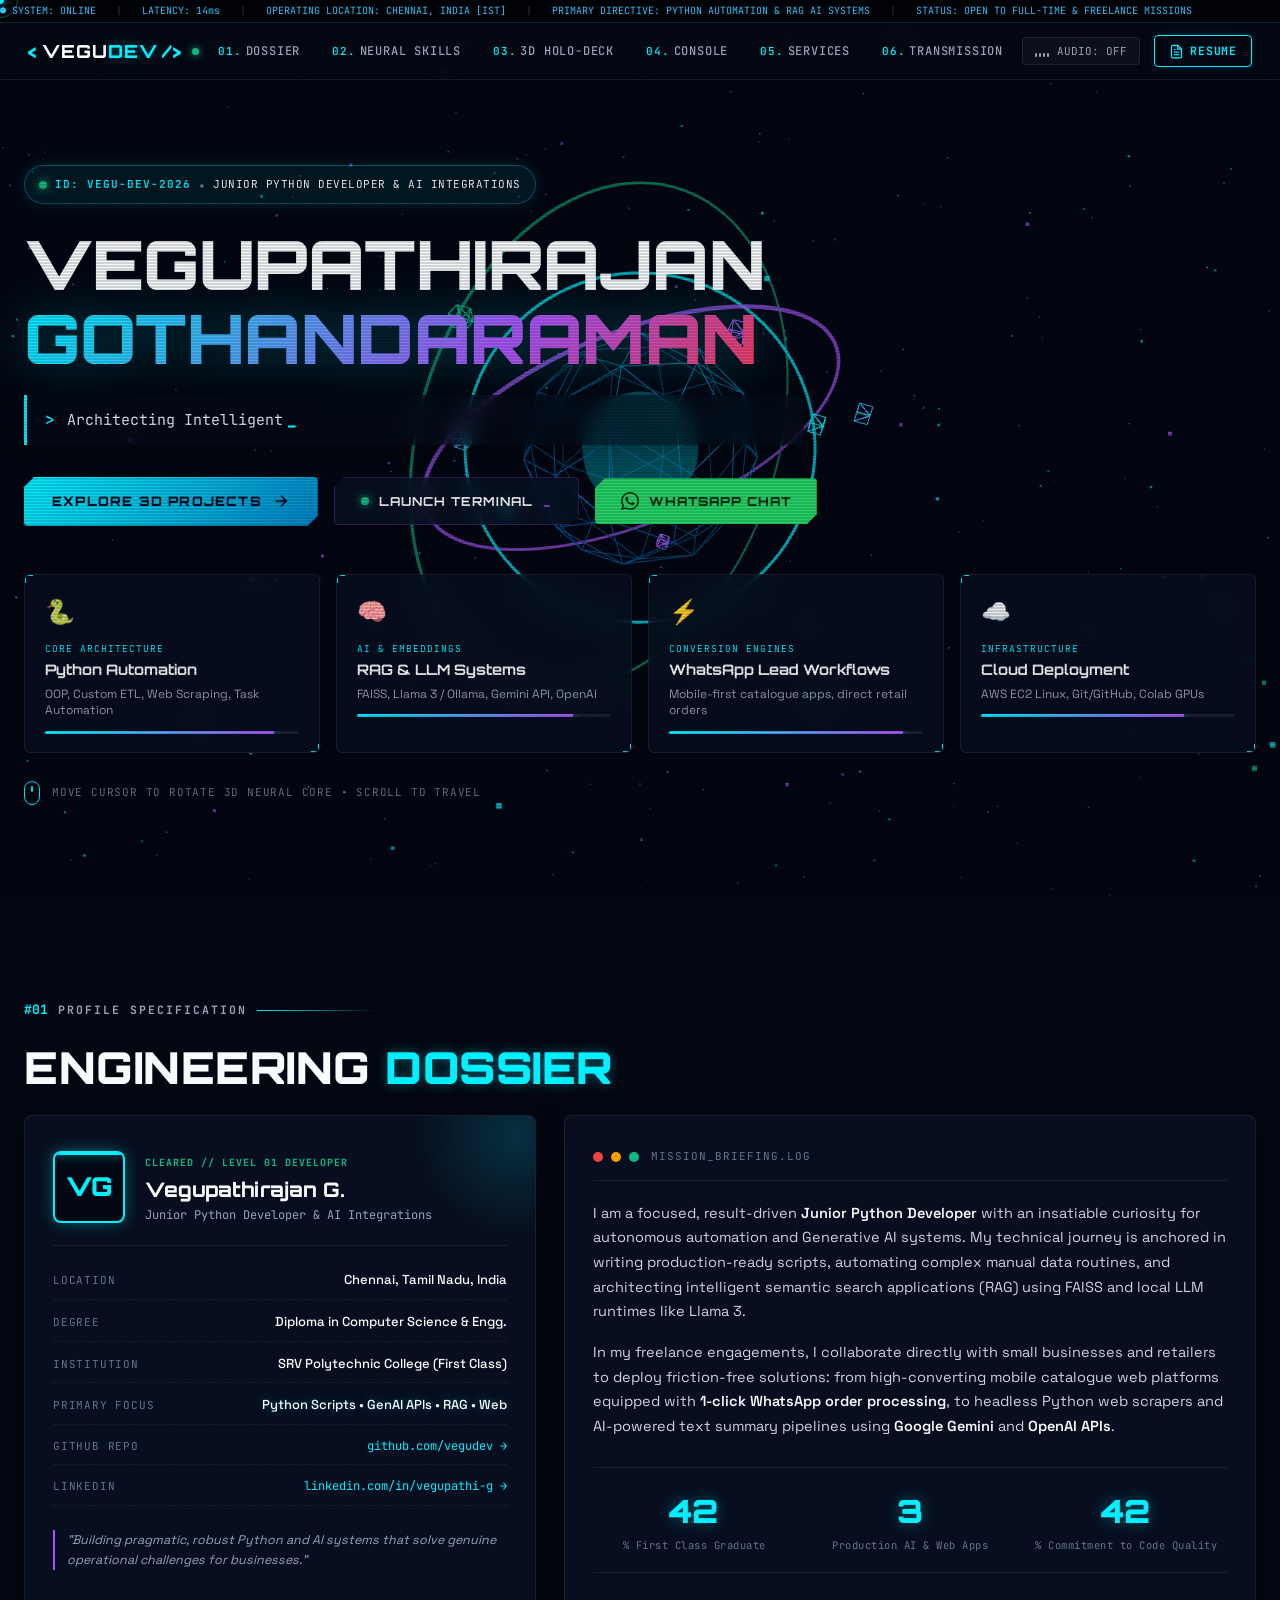
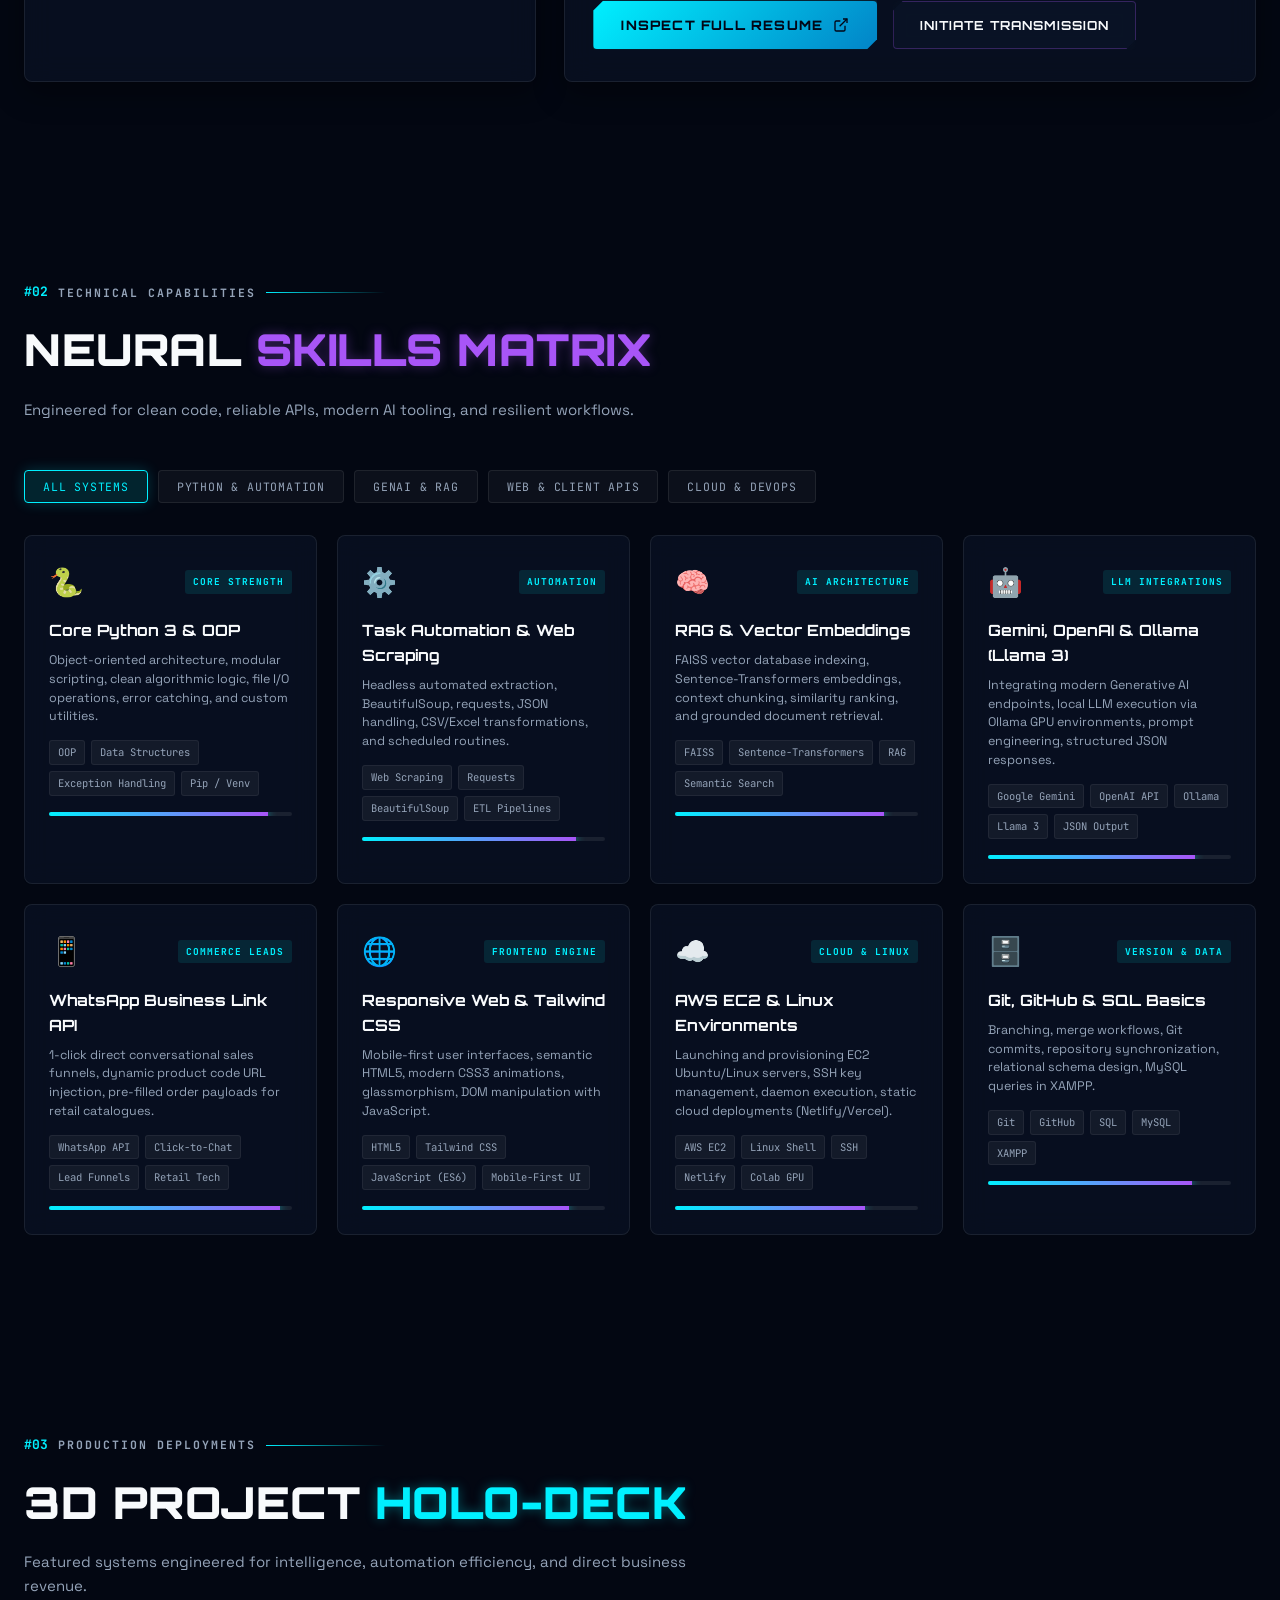
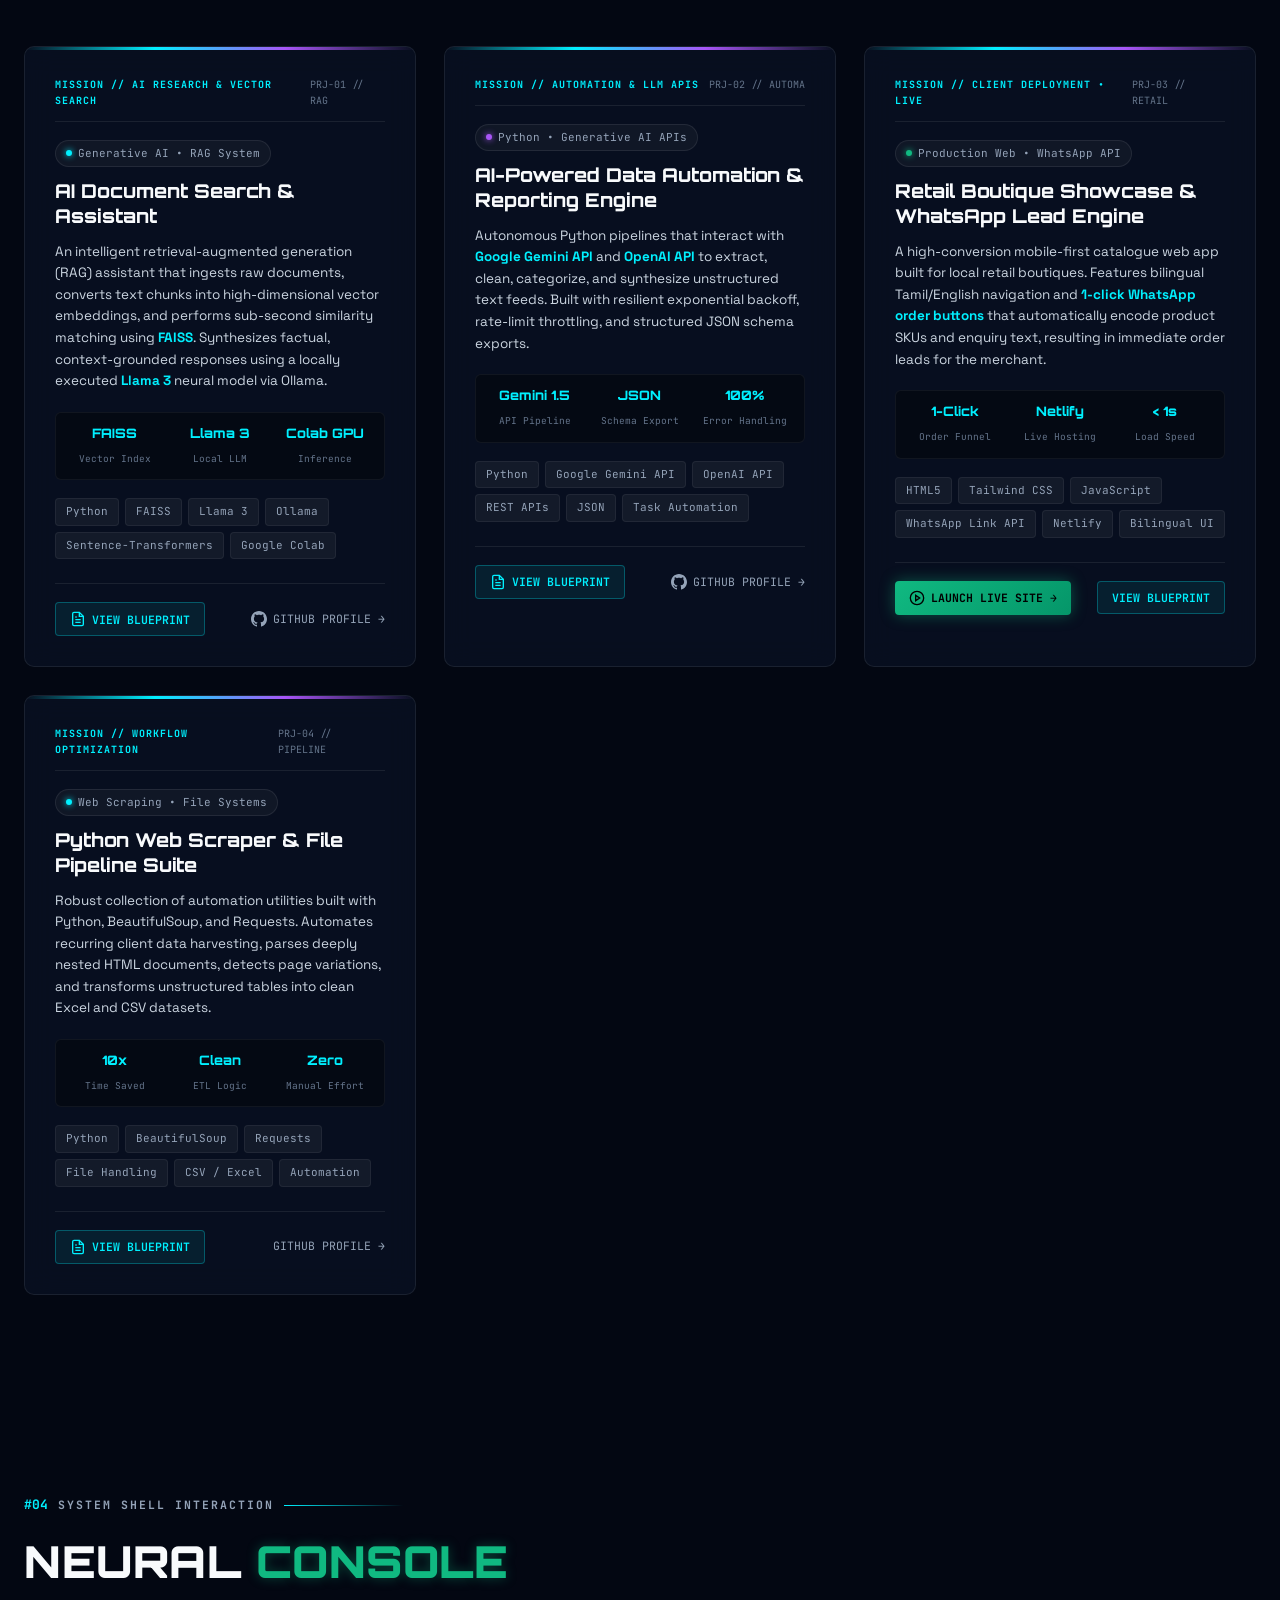
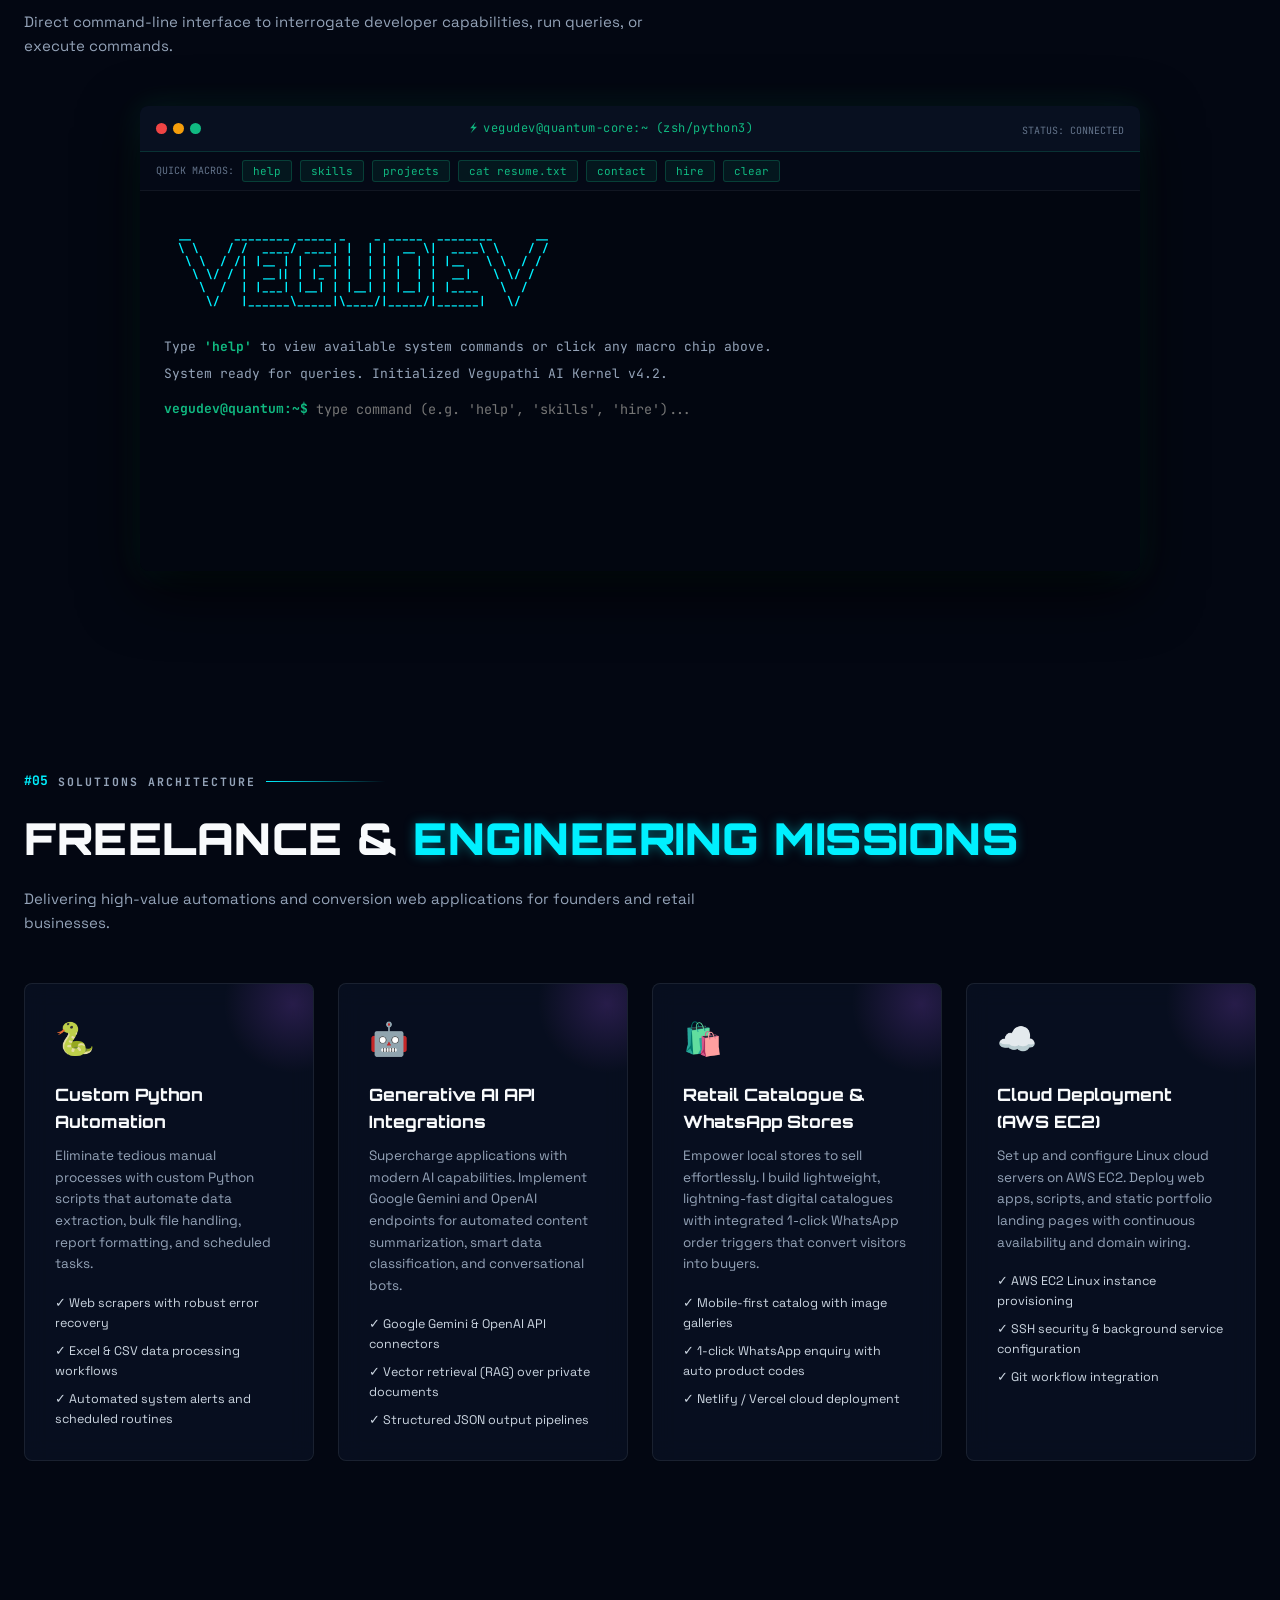
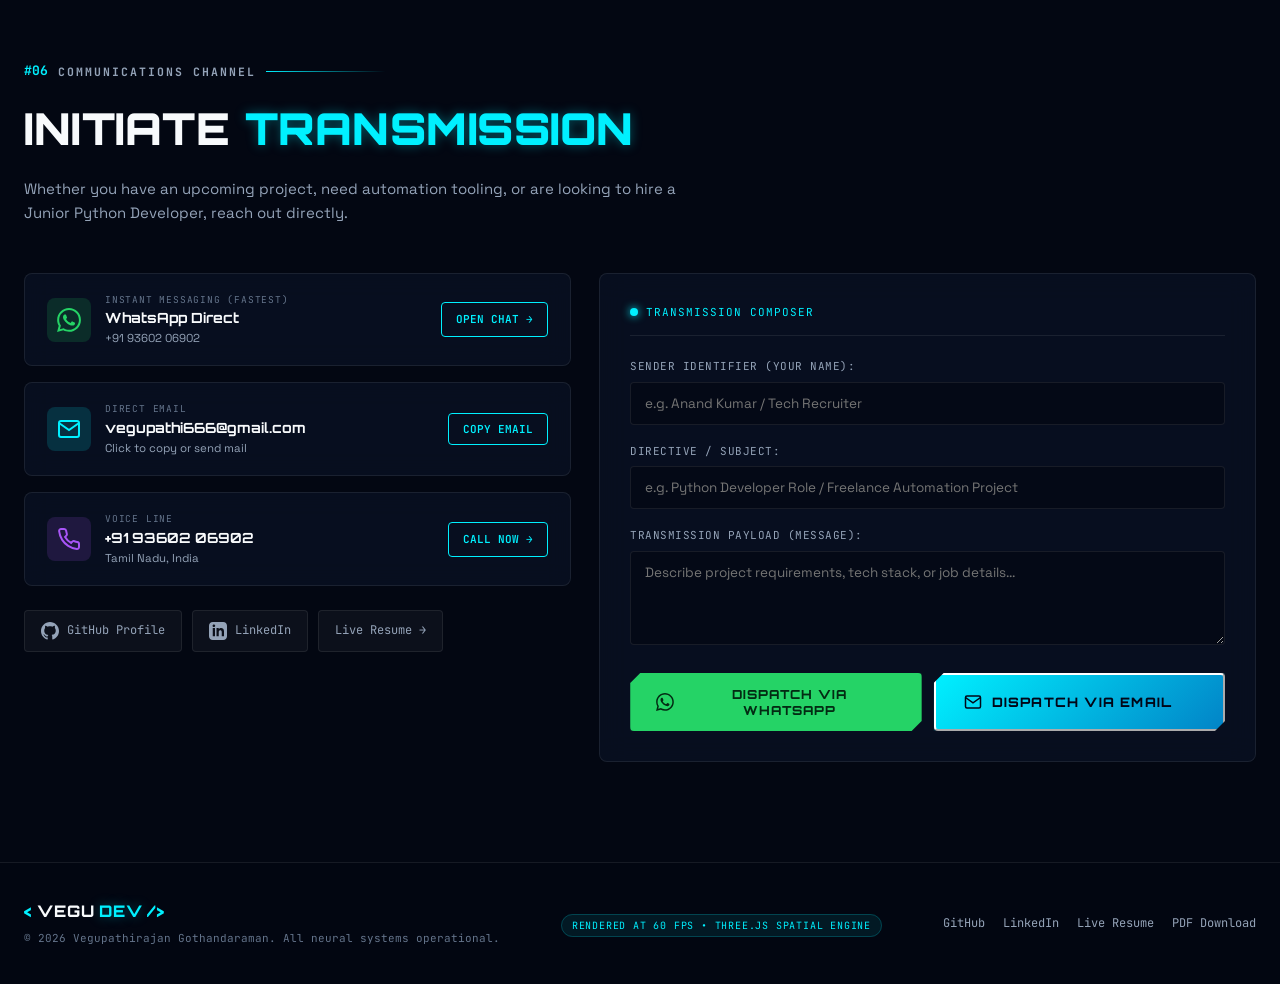
==== commit 8816d0bf: "🚀 Deploy Cinematic 3D Developer Portfolio with Three.js, Cyber Terminal and Web Audio Synth" ====
--- a/index.html
+++ b/index.html
@@ -3,294 +3,1011 @@
 <head>
   <meta charset="UTF-8">
   <meta name="viewport" content="width=device-width, initial-scale=1.0">
-  <title>Vegupathirajan Gothandaraman | Python Developer & AI Integrations</title>
-  <meta name="description" content="Portfolio of Vegupathirajan Gothandaraman - Junior Python Developer specializing in Python Scripting, AI API Integrations, Automation, and Web Development.">
-  <link rel="stylesheet" href="style.css">
+  <title>Vegupathirajan Gothandaraman | Cinematic 3D Portfolio</title>
+  <meta name="description" content="Cinematic 3D Developer Portfolio of Vegupathirajan Gothandaraman - Junior Python Developer, Generative AI Integrations, RAG Systems & Business Automations.">
+  <meta name="author" content="Vegupathirajan Gothandaraman">
+
+  <!-- Favicon -->
+  <link rel="icon" href="data:image/svg+xml,<svg xmlns=%22http://www.w3.org/2000/svg%22 viewBox=%220 0 100 100%22><text y=%22.9em%22 font-size=%2290%22>⚡</text></svg>">
+
+  <!-- Google Fonts: Space Grotesk, Orbitron & JetBrains Mono -->
   <link rel="preconnect" href="https://fonts.googleapis.com">
   <link rel="preconnect" href="https://fonts.gstatic.com" crossorigin>
-  <link href="https://fonts.googleapis.com/css2?family=Plus+Jakarta+Sans:wght@300;400;500;600;700;800&family=JetBrains+Mono:wght@400;500;600&display=swap" rel="stylesheet">
+  <link href="https://fonts.googleapis.com/css2?family=JetBrains+Mono:wght@300;400;500;600;700&family=Orbitron:wght@500;700;800;900&family=Space+Grotesk:wght@300;400;500;600;700&display=swap" rel="stylesheet">
+
+  <link rel="stylesheet" href="style.css">
 </head>
-<body>
-
-  <!-- Navigation -->
-  <nav class="navbar" id="navbar">
+<body class="cyber-theme">
+
+  <!-- Custom Cyber Cursor -->
+  <div class="cursor-dot" id="cursorDot"></div>
+  <div class="cursor-ring" id="cursorRing"></div>
+
+  <!-- Ambient CRT Scanline Overlay -->
+  <div class="crt-overlay"></div>
+
+  <!-- 3D Three.js Background Canvas -->
+  <canvas id="webgl-canvas"></canvas>
+
+  <!-- High-Tech Preloader Sequence -->
+  <div class="preloader" id="preloader">
+    <div class="preloader-content">
+      <div class="cyber-spinner">
+        <div class="spinner-ring"></div>
+        <div class="spinner-core">⚡</div>
+      </div>
+      <div class="preloader-title">VEGUPATHI // NEURAL MATRIX</div>
+      <div class="preloader-log" id="preloaderLog">INITIALIZING SYSTEM TELEMETRY...</div>
+      <div class="preloader-bar-bg">
+        <div class="preloader-bar-fill" id="preloaderFill"></div>
+      </div>
+      <div class="preloader-stats">
+        <span id="preloaderPercent">0%</span>
+        <span>SYS: 60 FPS • 3D SPATIAL ENGINE</span>
+      </div>
+      <button class="btn-cyber-enter" id="btnEnter" style="display:none;">
+        <span>ENTER MATRIX</span>
+        <svg width="18" height="18" viewBox="0 0 24 24" fill="none" stroke="currentColor" stroke-width="2"><path d="M5 12h14M12 5l7 7-7 7"/></svg>
+      </button>
+    </div>
+  </div>
+
+  <!-- Top Cyber Navigation Bar -->
+  <header class="cyber-header" id="navbar">
+    <div class="telemetry-ticker">
+      <div class="ticker-track">
+        <span>● SYSTEM: ONLINE</span>
+        <span class="ticker-sep">|</span>
+        <span>LATENCY: 14ms</span>
+        <span class="ticker-sep">|</span>
+        <span>OPERATING LOCATION: CHENNAI, INDIA [IST]</span>
+        <span class="ticker-sep">|</span>
+        <span>PRIMARY DIRECTIVE: PYTHON AUTOMATION &amp; RAG AI SYSTEMS</span>
+        <span class="ticker-sep">|</span>
+        <span>STATUS: OPEN TO FULL-TIME &amp; FREELANCE MISSIONS</span>
+      </div>
+    </div>
+
     <div class="nav-container">
-      <a href="#hero" class="nav-logo">
-        <span class="logo-accent">&lt;</span>Vegudev<span class="logo-accent">/&gt;</span>
+      <a href="#hero" class="brand-logo" data-hover-sound>
+        <span class="brand-glyph">&lt;</span>
+        <span class="brand-text">VEGU<span class="neon-cyan">DEV</span></span>
+        <span class="brand-glyph">/&gt;</span>
+        <span class="brand-status-dot"></span>
       </a>
-      <ul class="nav-links">
-        <li><a href="#about">About</a></li>
-        <li><a href="#skills">Skills</a></li>
-        <li><a href="#projects">Projects</a></li>
-        <li><a href="#services">Freelance Services</a></li>
-        <li><a href="#contact" class="btn-nav">Get in Touch</a></li>
-      </ul>
-      <div class="mobile-toggle" id="mobileToggle">
-        <span></span><span></span><span></span>
-      </div>
-    </div>
-  </nav>
-
-  <!-- Hero Section -->
-  <header class="hero" id="hero">
-    <div class="container hero-content">
-      <div class="hero-badge">
-        <span class="pulse-dot"></span> Available for Python & Web Freelance Projects
-      </div>
-      <h1 class="hero-title">
-        Building Practical <span class="gradient-text">Python Automations</span>, <span class="gradient-text">AI Integrations</span> & Web Solutions
-      </h1>
-      <p class="hero-subtitle">
-        Hi, I'm <strong>Vegupathirajan Gothandaraman</strong>. A passionate Junior Python Developer building custom task automations, modern AI API integrations (Google Gemini & OpenAI), document search tools (RAG), and responsive websites for small businesses.
-      </p>
-      <div class="hero-cta">
-        <a href="#projects" class="btn btn-primary">View Featured Projects</a>
-        <a href="resume.html" target="_blank" class="btn btn-secondary">View Live Resume</a>
-        <a href="https://github.com/vegudev" target="_blank" class="btn btn-outline">
-          <svg width="18" height="18" fill="currentColor" viewBox="0 0 24 24"><path d="M12 0c-6.626 0-12 5.373-12 12 0 5.302 3.438 9.8 8.207 11.387.599.111.793-.261.793-.577v-2.234c-3.338.726-4.033-1.416-4.033-1.416-.546-1.387-1.333-1.756-1.333-1.756-1.089-.745.083-.729.083-.729 1.205.084 1.839 1.237 1.839 1.237 1.07 1.834 2.807 1.304 3.492.997.107-.775.418-1.305.762-1.604-2.665-.305-5.467-1.334-5.467-5.931 0-1.311.469-2.381 1.236-3.221-.124-.303-.535-1.524.117-3.176 0 0 1.008-.322 3.301 1.23.957-.266 1.983-.399 3.003-.404 1.02.005 2.047.138 3.006.404 2.291-1.552 3.297-1.23 3.297-1.23.653 1.653.242 2.874.118 3.176.77.84 1.235 1.911 1.235 3.221 0 4.609-2.807 5.624-5.479 5.921.43.372.823 1.102.823 2.222v3.293c0 .319.192.694.801.576 4.765-1.589 8.199-6.086 8.199-11.386 0-6.627-5.373-12-12-12z"/></svg>
-          GitHub Profile
+
+      <!-- Desktop Nav -->
+      <nav class="nav-menu">
+        <a href="#about" class="nav-item" data-hover-sound><span class="nav-num">01.</span>DOSSIER</a>
+        <a href="#skills" class="nav-item" data-hover-sound><span class="nav-num">02.</span>NEURAL SKILLS</a>
+        <a href="#projects" class="nav-item" data-hover-sound><span class="nav-num">03.</span>3D HOLO-DECK</a>
+        <a href="#terminal" class="nav-item" data-hover-sound><span class="nav-num">04.</span>CONSOLE</a>
+        <a href="#services" class="nav-item" data-hover-sound><span class="nav-num">05.</span>SERVICES</a>
+        <a href="#contact" class="nav-item" data-hover-sound><span class="nav-num">06.</span>TRANSMISSION</a>
+      </nav>
+
+      <!-- Action HUD Controls -->
+      <div class="nav-actions">
+        <!-- Sound Synthesizer Controller -->
+        <button class="hud-audio-btn" id="audioToggle" title="Toggle Futuristic Audio Effects" data-hover-sound>
+          <div class="equalizer-bars" id="eqBars">
+            <span class="eq-bar"></span>
+            <span class="eq-bar"></span>
+            <span class="eq-bar"></span>
+            <span class="eq-bar"></span>
+          </div>
+          <span class="audio-label" id="audioLabel">AUDIO: OFF</span>
+        </button>
+
+        <!-- Live Resume Link -->
+        <a href="resume.html" target="_blank" class="btn-hud-resume" data-hover-sound>
+          <svg width="15" height="15" viewBox="0 0 24 24" fill="none" stroke="currentColor" stroke-width="2"><path d="M14 2H6a2 2 0 0 0-2 2v16a2 2 0 0 0 2 2h12a2 2 0 0 0 2-2V8z"></path><polyline points="14 2 14 8 20 8"></polyline><line x1="16" y1="13" x2="8" y2="13"></line><line x1="16" y1="17" x2="8" y2="17"></line><polyline points="10 9 9 9 8 9"></polyline></svg>
+          <span>RESUME</span>
         </a>
-      </div>
-
-      <!-- Quick Metrics Strip -->
-      <div class="metrics-grid">
-        <div class="metric-card">
-          <span class="metric-num">Python</span>
-          <span class="metric-label">Core & Automation</span>
-        </div>
-        <div class="metric-card">
-          <span class="metric-num">GenAI</span>
-          <span class="metric-label">Gemini & OpenAI APIs</span>
-        </div>
-        <div class="metric-card">
-          <span class="metric-num">WhatsApp</span>
-          <span class="metric-label">Direct Lead Workflows</span>
-        </div>
-        <div class="metric-card">
-          <span class="metric-num">AWS EC2</span>
-          <span class="metric-label">Linux Cloud Deployment</span>
-        </div>
+
+        <!-- Mobile Menu Toggle -->
+        <button class="mobile-toggle" id="mobileToggle" aria-label="Toggle Menu" data-hover-sound>
+          <span></span><span></span><span></span>
+        </button>
       </div>
     </div>
   </header>
 
-  <!-- Technical Skills Section -->
-  <section class="section" id="skills">
-    <div class="container">
-      <div class="section-header">
-        <span class="section-tag">Core Skills</span>
-        <h2 class="section-title">Technical Skills & Tooling</h2>
-        <p class="section-desc">Focused on practical programming, modern AI integration, and responsive web tools.</p>
-      </div>
-
-      <div class="skills-wrapper">
-        <div class="skill-category-card">
-          <div class="cat-header">
-            <span class="cat-icon">🐍</span>
-            <h3>Python & Automation</h3>
-          </div>
-          <div class="tags">
-            <span>Python 3</span>
-            <span>OOP</span>
-            <span>Task Automation</span>
-            <span>File I/O</span>
-            <span>Web Scraping</span>
-            <span>JSON Handling</span>
-          </div>
-        </div>
-
-        <div class="skill-category-card">
-          <div class="cat-header">
-            <span class="cat-icon">🤖</span>
-            <h3>AI & LLM Integration</h3>
-          </div>
-          <div class="tags">
-            <span>Google Gemini API</span>
-            <span>OpenAI API</span>
-            <span>RAG Workflows</span>
-            <span>FAISS Vector Search</span>
-            <span>Llama 3 / Ollama</span>
-            <span>Prompt Engineering</span>
-          </div>
-        </div>
-
-        <div class="skill-category-card">
-          <div class="cat-header">
-            <span class="cat-icon">🌐</span>
-            <h3>Web & Client Tools</h3>
-          </div>
-          <div class="tags">
-            <span>HTML5</span>
-            <span>Tailwind CSS</span>
-            <span>JavaScript Basics</span>
-            <span>REST APIs</span>
-            <span>WhatsApp API Links</span>
-            <span>Mobile-First UI</span>
-          </div>
-        </div>
-
-        <div class="skill-category-card">
-          <div class="cat-header">
-            <span class="cat-icon">☁️</span>
-            <h3>Cloud, DevOps & Database</h3>
-          </div>
-          <div class="tags">
-            <span>Git</span>
-            <span>GitHub</span>
-            <span>AWS EC2</span>
-            <span>Google Colab</span>
-            <span>SQL Basics</span>
-            <span>MySQL (XAMPP)</span>
-          </div>
-        </div>
-      </div>
+  <!-- Mobile Dropdown Navigation -->
+  <div class="mobile-nav-panel" id="mobilePanel">
+    <div class="mobile-nav-header">
+      <span class="cyber-tag">SYSTEM NAVIGATION</span>
+      <button class="mobile-close" id="mobileClose">&times;</button>
     </div>
-  </section>
-
-  <!-- Featured Projects Section -->
-  <section class="section section-dark" id="projects">
-    <div class="container">
-      <div class="section-header">
-        <span class="section-tag">Work Showcase</span>
-        <h2 class="section-title">Featured Projects</h2>
-        <p class="section-desc">Practical projects built to solve real-world problems and explore modern AI tools.</p>
-      </div>
-
-      <div class="projects-grid">
-        <!-- Project 1 -->
-        <article class="project-card">
-          <div class="project-badge">Generative AI & Search</div>
-          <h3 class="project-title">AI Document Search & Assistant (RAG System)</h3>
-          <p class="project-summary">
-            An intelligent question-answering assistant that indexes local reference text using FAISS vector search and queries local Llama 3 models via Ollama to generate context-grounded, accurate answers.
-          </p>
-          <div class="project-tags">
-            <span>Python</span>
-            <span>FAISS</span>
-            <span>Llama 3</span>
-            <span>Ollama</span>
-            <span>Sentence-Transformers</span>
-            <span>Google Colab</span>
-          </div>
-          <div class="project-links">
-            <a href="https://github.com/vegudev" target="_blank" class="proj-link">GitHub Profile &rarr;</a>
-          </div>
-        </article>
-
-        <!-- Project 2 -->
-        <article class="project-card">
-          <div class="project-badge">Automation & LLM APIs</div>
-          <h3 class="project-title">AI-Powered Data Automation & Reporting Tools</h3>
-          <p class="project-summary">
-            Automated Python utilities that connect to Google Gemini and OpenAI APIs to extract, summarize, and restructure text data, with robust API error handling and structured JSON output export.
-          </p>
-          <div class="project-tags">
-            <span>Python</span>
-            <span>Gemini API</span>
-            <span>OpenAI API</span>
-            <span>REST APIs</span>
-            <span>JSON</span>
-          </div>
-          <div class="project-links">
-            <a href="https://github.com/vegudev" target="_blank" class="proj-link">GitHub Profile &rarr;</a>
-          </div>
-        </article>
-
-        <!-- Project 3 -->
-        <article class="project-card">
-          <div class="project-badge">Web & Client Leads</div>
-          <h3 class="project-title">Retail Boutique Showcase & WhatsApp Lead System</h3>
-          <p class="project-summary">
-            A responsive, mobile-first digital catalogue website built for local boutique and textile stores. Features bilingual Tamil/English support and 1-click WhatsApp enquiry buttons with dynamic product codes.
-          </p>
-          <div class="project-tags">
-            <span>HTML5</span>
-            <span>Tailwind CSS</span>
-            <span>JavaScript</span>
-            <span>WhatsApp API</span>
-            <span>Netlify</span>
-          </div>
-          <div class="project-links">
-            <a href="https://demo-project614713.netlify.app/" target="_blank" class="proj-link">Live Demo &rarr;</a>
-          </div>
-        </article>
-      </div>
-    </div>
-  </section>
-
-  <!-- Freelance Services Section -->
-  <section class="section" id="services">
-    <div class="container">
-      <div class="section-header">
-        <span class="section-tag">Freelance Services</span>
-        <h2 class="section-title">How I Can Help Your Business</h2>
-        <p class="section-desc">Practical, cost-effective digital solutions for small businesses and founders.</p>
-      </div>
-
-      <div class="services-grid">
-        <div class="service-card">
-          <div class="service-icon">🐍</div>
-          <h3>Python Automation Scripts</h3>
-          <p>Automate repetitive manual tasks, web data collection, file conversions, and report generation using clean Python scripts.</p>
-        </div>
-
-        <div class="service-card">
-          <div class="service-icon">🤖</div>
-          <h3>AI API Integrations</h3>
-          <p>Integrate Google Gemini or OpenAI LLM APIs into your workflows for automated customer replies, content generation, and smart data summaries.</p>
-        </div>
-
-        <div class="service-card">
-          <div class="service-icon">🛍️</div>
-          <h3>Boutique & Retail Catalogue Sites</h3>
-          <p>Mobile-friendly product showcase sites with 1-click WhatsApp enquiry buttons designed to convert online visitors into direct paying customers.</p>
-        </div>
-
-        <div class="service-card">
-          <div class="service-icon">☁️</div>
-          <h3>Cloud Deployment (AWS EC2)</h3>
-          <p>Setup, configure, and deploy your web scripts and static landing pages on AWS EC2 Linux instances and cloud hosting platforms.</p>
-        </div>
-      </div>
-    </div>
-  </section>
-
-  <!-- Contact & Hire Me Section -->
-  <section class="section section-dark" id="contact">
-    <div class="container">
-      <div class="contact-box">
-        <span class="section-tag">Let's Connect</span>
-        <h2 class="section-title">Have a Project or Looking to Hire?</h2>
-        <p class="contact-desc">
-          Whether you need a custom automation script, a WhatsApp catalogue site for your store, or are looking to hire a dedicated Junior Python Developer, feel free to reach out!
-        </p>
-
-        <div class="contact-buttons">
-          <a href="mailto:vegupathi666@gmail.com" class="btn btn-primary">
-            📧 Email: vegupathi666@gmail.com
+    <ul class="mobile-links">
+      <li><a href="#about" class="mob-link"><span class="neon-cyan">01</span> // AGENT DOSSIER</a></li>
+      <li><a href="#skills" class="mob-link"><span class="neon-cyan">02</span> // NEURAL SKILLS</a></li>
+      <li><a href="#projects" class="mob-link"><span class="neon-cyan">03</span> // 3D HOLO PROJECTS</a></li>
+      <li><a href="#terminal" class="mob-link"><span class="neon-cyan">04</span> // CYBER TERMINAL</a></li>
+      <li><a href="#services" class="mob-link"><span class="neon-cyan">05</span> // SERVICES</a></li>
+      <li><a href="#contact" class="mob-link"><span class="neon-cyan">06</span> // TRANSMISSION</a></li>
+      <li><a href="resume.html" target="_blank" class="mob-link highlight-link">📄 VIEW LIVE RESUME</a></li>
+      <li><a href="resume.pdf" download class="mob-link">📥 DOWNLOAD PDF RESUME</a></li>
+    </ul>
+  </div>
+
+  <main>
+    <!-- HERO SECTION (Cinematic 3D Interactive Center) -->
+    <section class="section-hero" id="hero">
+      <div class="hero-container">
+        
+        <!-- Cyber Status Indicator -->
+        <div class="hero-status-pill animate-fade-in">
+          <span class="status-pulse-core"></span>
+          <span class="status-code">ID: VEGU-DEV-2026</span>
+          <span class="pill-divider">•</span>
+          <span class="status-msg">JUNIOR PYTHON DEVELOPER &amp; AI INTEGRATIONS</span>
+        </div>
+
+        <!-- Main Cinematic Headline -->
+        <h1 class="hero-title animate-title">
+          <span class="glitch-word" data-text="VEGUPATHIRAJAN">VEGUPATHIRAJAN</span><br>
+          <span class="gradient-cinematic">GOTHANDARAMAN</span>
+        </h1>
+
+        <!-- Typewriter Scramble Subtitle -->
+        <div class="hero-subtitle-box">
+          <span class="prompt-symbol">&gt;</span>
+          <span class="typewriter-text" id="heroTypewriter"></span>
+          <span class="blinking-cursor">_</span>
+        </div>
+
+        <!-- Hero Actions -->
+        <div class="hero-cta-group">
+          <a href="#projects" class="btn-cyber-primary" data-hover-sound data-click-sound>
+            <span class="btn-glare"></span>
+            <span class="btn-text">EXPLORE 3D PROJECTS</span>
+            <svg width="18" height="18" viewBox="0 0 24 24" fill="none" stroke="currentColor" stroke-width="2.2"><path d="M5 12h14M12 5l7 7-7 7"/></svg>
           </a>
-          <a href="https://wa.me/919360206902" target="_blank" class="btn btn-whatsapp">
-            💬 WhatsApp: +91 93602 06902
+
+          <a href="#terminal" class="btn-cyber-secondary" data-hover-sound data-click-sound>
+            <span class="terminal-dot"></span>
+            <span class="btn-text">LAUNCH TERMINAL</span>
+            <span class="key-hint">_</span>
           </a>
-          <a href="https://www.linkedin.com/in/vegupathi-g/" target="_blank" class="btn btn-secondary">
-            🔗 Connect on LinkedIn
+
+          <a href="https://wa.me/919360206902?text=Hi%20Vegupathirajan,%20I%20saw%20your%20cinematic%20portfolio%20and%20would%20like%20to%20connect!" target="_blank" class="btn-cyber-whatsapp" data-hover-sound data-click-sound>
+            <svg width="18" height="18" viewBox="0 0 24 24" fill="currentColor"><path d="M.057 24l1.687-6.163c-1.041-1.804-1.588-3.849-1.587-5.946.003-6.556 5.338-11.891 11.893-11.891 3.181.001 6.167 1.24 8.413 3.488 2.245 2.248 3.481 5.236 3.48 8.414-.003 6.557-5.338 11.892-11.893 11.892-1.99-.001-3.951-.5-5.688-1.448l-6.305 1.654zm6.597-3.807c1.676.995 3.276 1.591 5.392 1.592 5.448 0 9.886-4.434 9.889-9.885.002-5.462-4.415-9.89-9.881-9.892-5.452 0-9.887 4.434-9.889 9.884-.001 2.225.651 3.891 1.746 5.634l-.999 3.648 3.742-.981zm11.387-5.464c-.074-.124-.272-.198-.57-.347-.297-.149-1.758-.868-2.031-.967-.272-.099-.47-.149-.669.149-.198.297-.768.967-.941 1.165-.173.198-.347.223-.644.074-.297-.149-1.255-.462-2.39-1.475-.883-.788-1.48-1.761-1.653-2.059-.173-.297-.018-.458.13-.606.134-.133.297-.347.446-.521.151-.172.2-.296.3-.495.099-.198.05-.372-.025-.521-.075-.148-.669-1.611-.916-2.206-.242-.579-.487-.501-.669-.51l-.57-.01c-.198 0-.52.074-.792.372s-1.04 1.016-1.04 2.479 1.065 2.876 1.213 3.074c.149.198 2.095 3.2 5.076 4.487.709.306 1.263.489 1.694.626.712.226 1.36.194 1.872.118.571-.085 1.758-.719 2.006-1.413.248-.695.248-1.29.173-1.414z"/></svg>
+            <span>WHATSAPP CHAT</span>
           </a>
         </div>
-      </div>
-    </div>
-  </section>
-
-  <!-- Footer -->
-  <footer>
-    <div class="container footer-content">
-      <p>&copy; 2026 Vegupathirajan Gothandaraman. All rights reserved.</p>
+
+        <!-- 3D Interactive Telemetry Strip -->
+        <div class="hero-telemetry-grid">
+          <div class="telemetry-card" data-tilt>
+            <div class="telemetry-corner tl"></div>
+            <div class="telemetry-corner br"></div>
+            <div class="telemetry-icon">🐍</div>
+            <div class="telemetry-info">
+              <span class="telemetry-label">CORE ARCHITECTURE</span>
+              <h3 class="telemetry-title">Python Automation</h3>
+              <p class="telemetry-desc">OOP, Custom ETL, Web Scraping, Task Automation</p>
+            </div>
+            <div class="telemetry-meter"><span style="width: 90%;"></span></div>
+          </div>
+
+          <div class="telemetry-card" data-tilt>
+            <div class="telemetry-corner tl"></div>
+            <div class="telemetry-corner br"></div>
+            <div class="telemetry-icon">🧠</div>
+            <div class="telemetry-info">
+              <span class="telemetry-label">AI &amp; EMBEDDINGS</span>
+              <h3 class="telemetry-title">RAG &amp; LLM Systems</h3>
+              <p class="telemetry-desc">FAISS, Llama 3 / Ollama, Gemini API, OpenAI</p>
+            </div>
+            <div class="telemetry-meter"><span style="width: 85%;"></span></div>
+          </div>
+
+          <div class="telemetry-card" data-tilt>
+            <div class="telemetry-corner tl"></div>
+            <div class="telemetry-corner br"></div>
+            <div class="telemetry-icon">⚡</div>
+            <div class="telemetry-info">
+              <span class="telemetry-label">CONVERSION ENGINES</span>
+              <h3 class="telemetry-title">WhatsApp Lead Workflows</h3>
+              <p class="telemetry-desc">Mobile-first catalogue apps, direct retail orders</p>
+            </div>
+            <div class="telemetry-meter"><span style="width: 92%;"></span></div>
+          </div>
+
+          <div class="telemetry-card" data-tilt>
+            <div class="telemetry-corner tl"></div>
+            <div class="telemetry-corner br"></div>
+            <div class="telemetry-icon">☁️</div>
+            <div class="telemetry-info">
+              <span class="telemetry-label">INFRASTRUCTURE</span>
+              <h3 class="telemetry-title">Cloud Deployment</h3>
+              <p class="telemetry-desc">AWS EC2 Linux, Git/GitHub, Colab GPUs</p>
+            </div>
+            <div class="telemetry-meter"><span style="width: 80%;"></span></div>
+          </div>
+        </div>
+
+        <!-- 3D Hint -->
+        <div class="scene-hint">
+          <span class="mouse-icon">
+            <span class="mouse-wheel"></span>
+          </span>
+          <span>MOVE CURSOR TO ROTATE 3D NEURAL CORE • SCROLL TO TRAVEL</span>
+        </div>
+      </div>
+    </section>
+
+    <!-- SECTION 01: AGENT DOSSIER (About Me) -->
+    <section class="cyber-section" id="about">
+      <div class="cyber-container">
+        <div class="section-tag-box">
+          <span class="tag-hash">#01</span>
+          <span class="tag-title">PROFILE SPECIFICATION</span>
+          <span class="tag-line"></span>
+        </div>
+        <h2 class="section-main-heading">ENGINEERING <span class="neon-cyan">DOSSIER</span></h2>
+
+        <div class="dossier-grid">
+          <!-- Cyber Identity Badge -->
+          <div class="dossier-card identity-card" data-tilt>
+            <div class="card-glow-mesh"></div>
+            <div class="dossier-header">
+              <div class="avatar-holo-frame">
+                <div class="avatar-holo-inner">
+                  <div class="avatar-code">VG</div>
+                </div>
+                <div class="radar-scan"></div>
+              </div>
+              <div class="dossier-titles">
+                <span class="clearance-tag">CLEARED // LEVEL 01 DEVELOPER</span>
+                <h3 class="dossier-name">Vegupathirajan G.</h3>
+                <p class="dossier-role">Junior Python Developer &amp; AI Integrations</p>
+              </div>
+            </div>
+
+            <div class="dossier-specs-list">
+              <div class="spec-row">
+                <span class="spec-key">LOCATION</span>
+                <span class="spec-val">Chennai, Tamil Nadu, India</span>
+              </div>
+              <div class="spec-row">
+                <span class="spec-key">DEGREE</span>
+                <span class="spec-val">Diploma in Computer Science &amp; Engg.</span>
+              </div>
+              <div class="spec-row">
+                <span class="spec-key">INSTITUTION</span>
+                <span class="spec-val">SRV Polytechnic College (First Class)</span>
+              </div>
+              <div class="spec-row">
+                <span class="spec-key">PRIMARY FOCUS</span>
+                <span class="spec-val neon-cyan">Python Scripts • GenAI APIs • RAG • Web</span>
+              </div>
+              <div class="spec-row">
+                <span class="spec-key">GITHUB REPO</span>
+                <a href="https://github.com/vegudev" target="_blank" class="spec-link">github.com/vegudev &rarr;</a>
+              </div>
+              <div class="spec-row">
+                <span class="spec-key">LINKEDIN</span>
+                <a href="https://www.linkedin.com/in/vegupathi-g/" target="_blank" class="spec-link">linkedin.com/in/vegupathi-g &rarr;</a>
+              </div>
+            </div>
+
+            <div class="dossier-foot-quote">
+              "Building pragmatic, robust Python and AI systems that solve genuine operational challenges for businesses."
+            </div>
+          </div>
+
+          <!-- Mission Objectives & Narrative -->
+          <div class="dossier-card story-card" data-tilt>
+            <div class="terminal-titlebar">
+              <span class="dot red"></span>
+              <span class="dot yellow"></span>
+              <span class="dot green"></span>
+              <span class="bar-title">MISSION_BRIEFING.LOG</span>
+            </div>
+            <div class="story-content">
+              <p class="story-para">
+                I am a focused, result-driven <strong>Junior Python Developer</strong> with an insatiable curiosity for autonomous automation and Generative AI systems. My technical journey is anchored in writing production-ready scripts, automating complex manual data routines, and architecting intelligent semantic search applications (RAG) using FAISS and local LLM runtimes like Llama 3.
+              </p>
+              <p class="story-para">
+                In my freelance engagements, I collaborate directly with small businesses and retailers to deploy friction-free solutions: from high-converting mobile catalogue web platforms equipped with <strong>1-click WhatsApp order processing</strong>, to headless Python web scrapers and AI-powered text summary pipelines using <strong>Google Gemini</strong> and <strong>OpenAI APIs</strong>.
+              </p>
+
+              <div class="stat-counter-grid">
+                <div class="stat-box">
+                  <div class="stat-number" data-count="100">0</div>
+                  <div class="stat-label">% First Class Graduate</div>
+                </div>
+                <div class="stat-box">
+                  <div class="stat-number" data-count="3">0</div>
+                  <div class="stat-label">Production AI &amp; Web Apps</div>
+                </div>
+                <div class="stat-box">
+                  <div class="stat-number" data-count="100">0</div>
+                  <div class="stat-label">% Commitment to Code Quality</div>
+                </div>
+              </div>
+
+              <div class="story-actions">
+                <a href="resume.html" target="_blank" class="btn-cyber-primary" data-hover-sound>
+                  <span>INSPECT FULL RESUME</span>
+                  <svg width="16" height="16" viewBox="0 0 24 24" fill="none" stroke="currentColor" stroke-width="2"><path d="M18 13v6a2 2 0 0 1-2 2H5a2 2 0 0 1-2-2V8a2 2 0 0 1 2-2h6"/><polyline points="15 3 21 3 21 9"/><line x1="10" y1="14" x2="21" y2="3"/></svg>
+                </a>
+                <a href="#contact" class="btn-cyber-secondary" data-hover-sound>
+                  <span>INITIATE TRANSMISSION</span>
+                </a>
+              </div>
+            </div>
+          </div>
+        </div>
+      </div>
+    </section>
+
+    <!-- SECTION 02: NEURAL SKILLS MATRIX -->
+    <section class="cyber-section" id="skills">
+      <div class="cyber-container">
+        <div class="section-tag-box">
+          <span class="tag-hash">#02</span>
+          <span class="tag-title">TECHNICAL CAPABILITIES</span>
+          <span class="tag-line"></span>
+        </div>
+        <h2 class="section-main-heading">NEURAL <span class="neon-purple">SKILLS MATRIX</span></h2>
+        <p class="section-sub-desc">Engineered for clean code, reliable APIs, modern AI tooling, and resilient workflows.</p>
+
+        <!-- Skill Filters -->
+        <div class="skills-filter-tabs">
+          <button class="filter-tab active" data-filter="all" data-hover-sound>ALL SYSTEMS</button>
+          <button class="filter-tab" data-filter="python" data-hover-sound>PYTHON &amp; AUTOMATION</button>
+          <button class="filter-tab" data-filter="genai" data-hover-sound>GENAI &amp; RAG</button>
+          <button class="filter-tab" data-filter="web" data-hover-sound>WEB &amp; CLIENT APIS</button>
+          <button class="filter-tab" data-filter="cloud" data-hover-sound>CLOUD &amp; DEVOPS</button>
+        </div>
+
+        <!-- Skills Grid -->
+        <div class="skills-holo-grid">
+          <!-- Skill 1 -->
+          <div class="skill-card" data-cat="python" data-tilt>
+            <div class="skill-icon-header">
+              <span class="skill-svg">🐍</span>
+              <span class="skill-level-badge">CORE STRENGTH</span>
+            </div>
+            <h3 class="skill-title">Core Python 3 &amp; OOP</h3>
+            <p class="skill-desc">Object-oriented architecture, modular scripting, clean algorithmic logic, file I/O operations, error catching, and custom utilities.</p>
+            <div class="skill-tags">
+              <span>OOP</span><span>Data Structures</span><span>Exception Handling</span><span>Pip / Venv</span>
+            </div>
+            <div class="skill-power-bar"><span style="width: 90%;"></span></div>
+          </div>
+
+          <!-- Skill 2 -->
+          <div class="skill-card" data-cat="python" data-tilt>
+            <div class="skill-icon-header">
+              <span class="skill-svg">⚙️</span>
+              <span class="skill-level-badge">AUTOMATION</span>
+            </div>
+            <h3 class="skill-title">Task Automation &amp; Web Scraping</h3>
+            <p class="skill-desc">Headless automated extraction, BeautifulSoup, requests, JSON handling, CSV/Excel transformations, and scheduled routines.</p>
+            <div class="skill-tags">
+              <span>Web Scraping</span><span>Requests</span><span>BeautifulSoup</span><span>ETL Pipelines</span>
+            </div>
+            <div class="skill-power-bar"><span style="width: 88%;"></span></div>
+          </div>
+
+          <!-- Skill 3 -->
+          <div class="skill-card" data-cat="genai" data-tilt>
+            <div class="skill-icon-header">
+              <span class="skill-svg">🧠</span>
+              <span class="skill-level-badge">AI ARCHITECTURE</span>
+            </div>
+            <h3 class="skill-title">RAG &amp; Vector Embeddings</h3>
+            <p class="skill-desc">FAISS vector database indexing, Sentence-Transformers embeddings, context chunking, similarity ranking, and grounded document retrieval.</p>
+            <div class="skill-tags">
+              <span>FAISS</span><span>Sentence-Transformers</span><span>RAG</span><span>Semantic Search</span>
+            </div>
+            <div class="skill-power-bar"><span style="width: 86%;"></span></div>
+          </div>
+
+          <!-- Skill 4 -->
+          <div class="skill-card" data-cat="genai" data-tilt>
+            <div class="skill-icon-header">
+              <span class="skill-svg">🤖</span>
+              <span class="skill-level-badge">LLM INTEGRATIONS</span>
+            </div>
+            <h3 class="skill-title">Gemini, OpenAI &amp; Ollama (Llama 3)</h3>
+            <p class="skill-desc">Integrating modern Generative AI endpoints, local LLM execution via Ollama GPU environments, prompt engineering, structured JSON responses.</p>
+            <div class="skill-tags">
+              <span>Google Gemini</span><span>OpenAI API</span><span>Ollama</span><span>Llama 3</span><span>JSON Output</span>
+            </div>
+            <div class="skill-power-bar"><span style="width: 85%;"></span></div>
+          </div>
+
+          <!-- Skill 5 -->
+          <div class="skill-card" data-cat="web" data-tilt>
+            <div class="skill-icon-header">
+              <span class="skill-svg">📱</span>
+              <span class="skill-level-badge">COMMERCE LEADS</span>
+            </div>
+            <h3 class="skill-title">WhatsApp Business Link API</h3>
+            <p class="skill-desc">1-click direct conversational sales funnels, dynamic product code URL injection, pre-filled order payloads for retail catalogues.</p>
+            <div class="skill-tags">
+              <span>WhatsApp API</span><span>Click-to-Chat</span><span>Lead Funnels</span><span>Retail Tech</span>
+            </div>
+            <div class="skill-power-bar"><span style="width: 95%;"></span></div>
+          </div>
+
+          <!-- Skill 6 -->
+          <div class="skill-card" data-cat="web" data-tilt>
+            <div class="skill-icon-header">
+              <span class="skill-svg">🌐</span>
+              <span class="skill-level-badge">FRONTEND ENGINE</span>
+            </div>
+            <h3 class="skill-title">Responsive Web &amp; Tailwind CSS</h3>
+            <p class="skill-desc">Mobile-first user interfaces, semantic HTML5, modern CSS3 animations, glassmorphism, DOM manipulation with JavaScript.</p>
+            <div class="skill-tags">
+              <span>HTML5</span><span>Tailwind CSS</span><span>JavaScript (ES6)</span><span>Mobile-First UI</span>
+            </div>
+            <div class="skill-power-bar"><span style="width: 85%;"></span></div>
+          </div>
+
+          <!-- Skill 7 -->
+          <div class="skill-card" data-cat="cloud" data-tilt>
+            <div class="skill-icon-header">
+              <span class="skill-svg">☁️</span>
+              <span class="skill-level-badge">CLOUD &amp; LINUX</span>
+            </div>
+            <h3 class="skill-title">AWS EC2 &amp; Linux Environments</h3>
+            <p class="skill-desc">Launching and provisioning EC2 Ubuntu/Linux servers, SSH key management, daemon execution, static cloud deployments (Netlify/Vercel).</p>
+            <div class="skill-tags">
+              <span>AWS EC2</span><span>Linux Shell</span><span>SSH</span><span>Netlify</span><span>Colab GPU</span>
+            </div>
+            <div class="skill-power-bar"><span style="width: 78%;"></span></div>
+          </div>
+
+          <!-- Skill 8 -->
+          <div class="skill-card" data-cat="cloud" data-tilt>
+            <div class="skill-icon-header">
+              <span class="skill-svg">🗄️</span>
+              <span class="skill-level-badge">VERSION &amp; DATA</span>
+            </div>
+            <h3 class="skill-title">Git, GitHub &amp; SQL Basics</h3>
+            <p class="skill-desc">Branching, merge workflows, Git commits, repository synchronization, relational schema design, MySQL queries in XAMPP.</p>
+            <div class="skill-tags">
+              <span>Git</span><span>GitHub</span><span>SQL</span><span>MySQL</span><span>XAMPP</span>
+            </div>
+            <div class="skill-power-bar"><span style="width: 84%;"></span></div>
+          </div>
+        </div>
+      </div>
+    </section>
+
+    <!-- SECTION 03: 3D PROJECT HOLO-DECK -->
+    <section class="cyber-section" id="projects">
+      <div class="cyber-container">
+        <div class="section-tag-box">
+          <span class="tag-hash">#03</span>
+          <span class="tag-title">PRODUCTION DEPLOYMENTS</span>
+          <span class="tag-line"></span>
+        </div>
+        <h2 class="section-main-heading">3D PROJECT <span class="neon-cyan">HOLO-DECK</span></h2>
+        <p class="section-sub-desc">Featured systems engineered for intelligence, automation efficiency, and direct business revenue.</p>
+
+        <div class="projects-holo-container">
+
+          <!-- PROJECT 01: RAG System -->
+          <article class="holo-project-card" data-tilt>
+            <div class="card-edge-glow"></div>
+            <div class="project-header-strip">
+              <span class="project-class-tag">MISSION // AI RESEARCH &amp; VECTOR SEARCH</span>
+              <span class="project-sys-id">PRJ-01 // RAG</span>
+            </div>
+
+            <div class="project-body">
+              <div class="project-badge-pill">
+                <span class="dot-cyan"></span>
+                <span>Generative AI • RAG System</span>
+              </div>
+              <h3 class="project-name">AI Document Search &amp; Assistant</h3>
+              <p class="project-summary">
+                An intelligent retrieval-augmented generation (RAG) assistant that ingests raw documents, converts text chunks into high-dimensional vector embeddings, and performs sub-second similarity matching using <strong>FAISS</strong>. Synthesizes factual, context-grounded responses using a locally executed <strong>Llama 3</strong> neural model via Ollama.
+              </p>
+
+              <div class="project-metrics-row">
+                <div class="p-metric">
+                  <span class="pm-val">FAISS</span>
+                  <span class="pm-lbl">Vector Index</span>
+                </div>
+                <div class="p-metric">
+                  <span class="pm-val">Llama 3</span>
+                  <span class="pm-lbl">Local LLM</span>
+                </div>
+                <div class="p-metric">
+                  <span class="pm-val">Colab GPU</span>
+                  <span class="pm-lbl">Inference</span>
+                </div>
+              </div>
+
+              <div class="project-tech-chips">
+                <span>Python</span>
+                <span>FAISS</span>
+                <span>Llama 3</span>
+                <span>Ollama</span>
+                <span>Sentence-Transformers</span>
+                <span>Google Colab</span>
+              </div>
+
+              <div class="project-action-strip">
+                <button class="btn-holo-blueprint" data-project="rag" data-hover-sound data-click-sound>
+                  <svg width="16" height="16" viewBox="0 0 24 24" fill="none" stroke="currentColor" stroke-width="2"><path d="M14 2H6a2 2 0 0 0-2 2v16a2 2 0 0 0 2 2h12a2 2 0 0 0 2-2V8z"></path><polyline points="14 2 14 8 20 8"></polyline><line x1="16" y1="13" x2="8" y2="13"></line><line x1="16" y1="17" x2="8" y2="17"></line><polyline points="10 9 9 9 8 9"></polyline></svg>
+                  <span>VIEW BLUEPRINT</span>
+                </button>
+                <a href="https://github.com/vegudev" target="_blank" class="btn-holo-code" data-hover-sound>
+                  <svg width="16" height="16" viewBox="0 0 24 24" fill="currentColor"><path d="M12 0c-6.626 0-12 5.373-12 12 0 5.302 3.438 9.8 8.207 11.387.599.111.793-.261.793-.577v-2.234c-3.338.726-4.033-1.416-4.033-1.416-.546-1.387-1.333-1.756-1.333-1.756-1.089-.745.083-.729.083-.729 1.205.084 1.839 1.237 1.839 1.237 1.07 1.834 2.807 1.304 3.492.997.107-.775.418-1.305.762-1.604-2.665-.305-5.467-1.334-5.467-5.931 0-1.311.469-2.381 1.236-3.221-.124-.303-.535-1.524.117-3.176 0 0 1.008-.322 3.301 1.23.957-.266 1.983-.399 3.003-.404 1.02.005 2.047.138 3.006.404 2.291-1.552 3.297-1.23 3.297-1.23.653 1.653.242 2.874.118 3.176.77.84 1.235 1.911 1.235 3.221 0 4.609-2.807 5.624-5.479 5.921.43.372.823 1.102.823 2.222v3.293c0 .319.192.694.801.576 4.765-1.589 8.199-6.086 8.199-11.386 0-6.627-5.373-12-12-12z"/></svg>
+                  <span>GITHUB PROFILE &rarr;</span>
+                </a>
+              </div>
+            </div>
+          </article>
+
+          <!-- PROJECT 02: AI Automation Scripts -->
+          <article class="holo-project-card" data-tilt>
+            <div class="card-edge-glow"></div>
+            <div class="project-header-strip">
+              <span class="project-class-tag">MISSION // AUTOMATION &amp; LLM APIS</span>
+              <span class="project-sys-id">PRJ-02 // AUTOMA</span>
+            </div>
+
+            <div class="project-body">
+              <div class="project-badge-pill">
+                <span class="dot-purple"></span>
+                <span>Python • Generative AI APIs</span>
+              </div>
+              <h3 class="project-name">AI-Powered Data Automation &amp; Reporting Engine</h3>
+              <p class="project-summary">
+                Autonomous Python pipelines that interact with <strong>Google Gemini API</strong> and <strong>OpenAI API</strong> to extract, clean, categorize, and synthesize unstructured text feeds. Built with resilient exponential backoff, rate-limit throttling, and structured JSON schema exports.
+              </p>
+
+              <div class="project-metrics-row">
+                <div class="p-metric">
+                  <span class="pm-val">Gemini 1.5</span>
+                  <span class="pm-lbl">API Pipeline</span>
+                </div>
+                <div class="p-metric">
+                  <span class="pm-val">JSON</span>
+                  <span class="pm-lbl">Schema Export</span>
+                </div>
+                <div class="p-metric">
+                  <span class="pm-val">100%</span>
+                  <span class="pm-lbl">Error Handling</span>
+                </div>
+              </div>
+
+              <div class="project-tech-chips">
+                <span>Python</span>
+                <span>Google Gemini API</span>
+                <span>OpenAI API</span>
+                <span>REST APIs</span>
+                <span>JSON</span>
+                <span>Task Automation</span>
+              </div>
+
+              <div class="project-action-strip">
+                <button class="btn-holo-blueprint" data-project="automation" data-hover-sound data-click-sound>
+                  <svg width="16" height="16" viewBox="0 0 24 24" fill="none" stroke="currentColor" stroke-width="2"><path d="M14 2H6a2 2 0 0 0-2 2v16a2 2 0 0 0 2 2h12a2 2 0 0 0 2-2V8z"></path><polyline points="14 2 14 8 20 8"></polyline><line x1="16" y1="13" x2="8" y2="13"></line><line x1="16" y1="17" x2="8" y2="17"></line><polyline points="10 9 9 9 8 9"></polyline></svg>
+                  <span>VIEW BLUEPRINT</span>
+                </button>
+                <a href="https://github.com/vegudev" target="_blank" class="btn-holo-code" data-hover-sound>
+                  <svg width="16" height="16" viewBox="0 0 24 24" fill="currentColor"><path d="M12 0c-6.626 0-12 5.373-12 12 0 5.302 3.438 9.8 8.207 11.387.599.111.793-.261.793-.577v-2.234c-3.338.726-4.033-1.416-4.033-1.416-.546-1.387-1.333-1.756-1.333-1.756-1.089-.745.083-.729.083-.729 1.205.084 1.839 1.237 1.839 1.237 1.07 1.834 2.807 1.304 3.492.997.107-.775.418-1.305.762-1.604-2.665-.305-5.467-1.334-5.467-5.931 0-1.311.469-2.381 1.236-3.221-.124-.303-.535-1.524.117-3.176 0 0 1.008-.322 3.301 1.23.957-.266 1.983-.399 3.003-.404 1.02.005 2.047.138 3.006.404 2.291-1.552 3.297-1.23 3.297-1.23.653 1.653.242 2.874.118 3.176.77.84 1.235 1.911 1.235 3.221 0 4.609-2.807 5.624-5.479 5.921.43.372.823 1.102.823 2.222v3.293c0 .319.192.694.801.576 4.765-1.589 8.199-6.086 8.199-11.386 0-6.627-5.373-12-12-12z"/></svg>
+                  <span>GITHUB PROFILE &rarr;</span>
+                </a>
+              </div>
+            </div>
+          </article>
+
+          <!-- PROJECT 03: Retail Boutique Website -->
+          <article class="holo-project-card" data-tilt>
+            <div class="card-edge-glow"></div>
+            <div class="project-header-strip">
+              <span class="project-class-tag">MISSION // CLIENT DEPLOYMENT • LIVE</span>
+              <span class="project-sys-id">PRJ-03 // RETAIL</span>
+            </div>
+
+            <div class="project-body">
+              <div class="project-badge-pill">
+                <span class="dot-green"></span>
+                <span>Production Web • WhatsApp API</span>
+              </div>
+              <h3 class="project-name">Retail Boutique Showcase &amp; WhatsApp Lead Engine</h3>
+              <p class="project-summary">
+                A high-conversion mobile-first catalogue web app built for local retail boutiques. Features bilingual Tamil/English navigation and <strong>1-click WhatsApp order buttons</strong> that automatically encode product SKUs and enquiry text, resulting in immediate order leads for the merchant.
+              </p>
+
+              <div class="project-metrics-row">
+                <div class="p-metric">
+                  <span class="pm-val">1-Click</span>
+                  <span class="pm-lbl">Order Funnel</span>
+                </div>
+                <div class="p-metric">
+                  <span class="pm-val">Netlify</span>
+                  <span class="pm-lbl">Live Hosting</span>
+                </div>
+                <div class="p-metric">
+                  <span class="pm-val">&lt; 1s</span>
+                  <span class="pm-lbl">Load Speed</span>
+                </div>
+              </div>
+
+              <div class="project-tech-chips">
+                <span>HTML5</span>
+                <span>Tailwind CSS</span>
+                <span>JavaScript</span>
+                <span>WhatsApp Link API</span>
+                <span>Netlify</span>
+                <span>Bilingual UI</span>
+              </div>
+
+              <div class="project-action-strip">
+                <a href="https://demo-project614713.netlify.app/" target="_blank" class="btn-holo-live" data-hover-sound>
+                  <svg width="16" height="16" viewBox="0 0 24 24" fill="none" stroke="currentColor" stroke-width="2"><circle cx="12" cy="12" r="10"></circle><polygon points="10 8 16 12 10 16 10 8"></polygon></svg>
+                  <span>LAUNCH LIVE SITE &rarr;</span>
+                </a>
+                <button class="btn-holo-blueprint" data-project="retail" data-hover-sound data-click-sound>
+                  <span>VIEW BLUEPRINT</span>
+                </button>
+              </div>
+            </div>
+          </article>
+
+          <!-- PROJECT 04: Python Automation & Scraping Suite -->
+          <article class="holo-project-card" data-tilt>
+            <div class="card-edge-glow"></div>
+            <div class="project-header-strip">
+              <span class="project-class-tag">MISSION // WORKFLOW OPTIMIZATION</span>
+              <span class="project-sys-id">PRJ-04 // PIPELINE</span>
+            </div>
+
+            <div class="project-body">
+              <div class="project-badge-pill">
+                <span class="dot-cyan"></span>
+                <span>Web Scraping • File Systems</span>
+              </div>
+              <h3 class="project-name">Python Web Scraper &amp; File Pipeline Suite</h3>
+              <p class="project-summary">
+                Robust collection of automation utilities built with Python, BeautifulSoup, and Requests. Automates recurring client data harvesting, parses deeply nested HTML documents, detects page variations, and transforms unstructured tables into clean Excel and CSV datasets.
+              </p>
+
+              <div class="project-metrics-row">
+                <div class="p-metric">
+                  <span class="pm-val">10x</span>
+                  <span class="pm-lbl">Time Saved</span>
+                </div>
+                <div class="p-metric">
+                  <span class="pm-val">Clean</span>
+                  <span class="pm-lbl">ETL Logic</span>
+                </div>
+                <div class="p-metric">
+                  <span class="pm-val">Zero</span>
+                  <span class="pm-lbl">Manual Effort</span>
+                </div>
+              </div>
+
+              <div class="project-tech-chips">
+                <span>Python</span>
+                <span>BeautifulSoup</span>
+                <span>Requests</span>
+                <span>File Handling</span>
+                <span>CSV / Excel</span>
+                <span>Automation</span>
+              </div>
+
+              <div class="project-action-strip">
+                <button class="btn-holo-blueprint" data-project="scraper" data-hover-sound data-click-sound>
+                  <svg width="16" height="16" viewBox="0 0 24 24" fill="none" stroke="currentColor" stroke-width="2"><path d="M14 2H6a2 2 0 0 0-2 2v16a2 2 0 0 0 2 2h12a2 2 0 0 0 2-2V8z"></path><polyline points="14 2 14 8 20 8"></polyline><line x1="16" y1="13" x2="8" y2="13"></line><line x1="16" y1="17" x2="8" y2="17"></line><polyline points="10 9 9 9 8 9"></polyline></svg>
+                  <span>VIEW BLUEPRINT</span>
+                </button>
+                <a href="https://github.com/vegudev" target="_blank" class="btn-holo-code" data-hover-sound>
+                  <span>GITHUB PROFILE &rarr;</span>
+                </a>
+              </div>
+            </div>
+          </article>
+
+        </div>
+      </div>
+    </section>
+
+    <!-- SECTION 04: INTERACTIVE CYBER TERMINAL -->
+    <section class="cyber-section" id="terminal">
+      <div class="cyber-container">
+        <div class="section-tag-box">
+          <span class="tag-hash">#04</span>
+          <span class="tag-title">SYSTEM SHELL INTERACTION</span>
+          <span class="tag-line"></span>
+        </div>
+        <h2 class="section-main-heading">NEURAL <span class="neon-green">CONSOLE</span></h2>
+        <p class="section-sub-desc">Direct command-line interface to interrogate developer capabilities, run queries, or execute commands.</p>
+
+        <div class="terminal-wrapper" data-tilt>
+          <div class="terminal-bar">
+            <div class="terminal-buttons">
+              <span class="t-btn red"></span>
+              <span class="t-btn yellow"></span>
+              <span class="t-btn green"></span>
+            </div>
+            <div class="terminal-title-text">
+              <span class="t-icon">⚡</span>
+              <span>vegudev@quantum-core:~ (zsh/python3)</span>
+            </div>
+            <div class="terminal-actions">
+              <span class="t-status">STATUS: CONNECTED</span>
+            </div>
+          </div>
+
+          <!-- Quick Command Chips -->
+          <div class="terminal-quick-chips">
+            <span class="chips-label">QUICK MACROS:</span>
+            <button class="t-chip" data-cmd="help" data-hover-sound>help</button>
+            <button class="t-chip" data-cmd="skills" data-hover-sound>skills</button>
+            <button class="t-chip" data-cmd="projects" data-hover-sound>projects</button>
+            <button class="t-cmd-chip" data-cmd="cat resume.txt" data-hover-sound>cat resume.txt</button>
+            <button class="t-chip" data-cmd="contact" data-hover-sound>contact</button>
+            <button class="t-chip" data-cmd="hire" data-hover-sound>hire</button>
+            <button class="t-chip" data-cmd="clear" data-hover-sound>clear</button>
+          </div>
+
+          <!-- Terminal Output Screen -->
+          <div class="terminal-screen" id="terminalScreen">
+            <div class="terminal-welcome-banner">
+  __      ________ _____ _    _ _____  ________      __
+  \ \    / /  ____/ ____| |  | |  __ \|  ____\ \    / /
+   \ \  / /| |__ | |  __| |  | | |  | | |__   \ \  / / 
+    \ \/ / |  __|| | |_ | |  | | |  | |  __|   \ \/ /  
+     \  /  | |___| |__| | |__| | |__| | |____   \  /   
+      \/   |______\_____|\____/|_____/|______|   \/    
+            </div>
+            <div class="term-line output-text">
+              Type <span class="t-highlight">'help'</span> to view available system commands or click any macro chip above.
+            </div>
+            <div class="term-line output-text">
+              System ready for queries. Initialized Vegupathi AI Kernel v4.2.
+            </div>
+            <div id="terminalHistory"></div>
+
+            <!-- Active Input Line -->
+            <div class="terminal-input-row">
+              <span class="term-prompt">vegudev@quantum:~$</span>
+              <input type="text" id="terminalInput" class="term-input" autocomplete="off" spellcheck="false" placeholder="type command (e.g. 'help', 'skills', 'hire')...">
+            </div>
+          </div>
+        </div>
+      </div>
+    </section>
+
+    <!-- SECTION 05: FREELANCE & ENGINEERING SERVICES -->
+    <section class="cyber-section" id="services">
+      <div class="cyber-container">
+        <div class="section-tag-box">
+          <span class="tag-hash">#05</span>
+          <span class="tag-title">SOLUTIONS ARCHITECTURE</span>
+          <span class="tag-line"></span>
+        </div>
+        <h2 class="section-main-heading">FREELANCE &amp; <span class="neon-cyan">ENGINEERING MISSIONS</span></h2>
+        <p class="section-sub-desc">Delivering high-value automations and conversion web applications for founders and retail businesses.</p>
+
+        <div class="services-holo-grid">
+          <div class="service-holo-card" data-tilt>
+            <div class="service-holo-glow"></div>
+            <div class="service-holo-icon">🐍</div>
+            <h3 class="service-holo-title">Custom Python Automation</h3>
+            <p class="service-holo-desc">Eliminate tedious manual processes with custom Python scripts that automate data extraction, bulk file handling, report formatting, and scheduled tasks.</p>
+            <ul class="service-feature-list">
+              <li>✓ Web scrapers with robust error recovery</li>
+              <li>✓ Excel &amp; CSV data processing workflows</li>
+              <li>✓ Automated system alerts and scheduled routines</li>
+            </ul>
+          </div>
+
+          <div class="service-holo-card" data-tilt>
+            <div class="service-holo-glow"></div>
+            <div class="service-holo-icon">🤖</div>
+            <h3 class="service-holo-title">Generative AI API Integrations</h3>
+            <p class="service-holo-desc">Supercharge applications with modern AI capabilities. Implement Google Gemini and OpenAI endpoints for automated content summarization, smart data classification, and conversational bots.</p>
+            <ul class="service-feature-list">
+              <li>✓ Google Gemini &amp; OpenAI API connectors</li>
+              <li>✓ Vector retrieval (RAG) over private documents</li>
+              <li>✓ Structured JSON output pipelines</li>
+            </ul>
+          </div>
+
+          <div class="service-holo-card" data-tilt>
+            <div class="service-holo-glow"></div>
+            <div class="service-holo-icon">🛍️</div>
+            <h3 class="service-holo-title">Retail Catalogue &amp; WhatsApp Stores</h3>
+            <p class="service-holo-desc">Empower local stores to sell effortlessly. I build lightweight, lightning-fast digital catalogues with integrated 1-click WhatsApp order triggers that convert visitors into buyers.</p>
+            <ul class="service-feature-list">
+              <li>✓ Mobile-first catalog with image galleries</li>
+              <li>✓ 1-click WhatsApp enquiry with auto product codes</li>
+              <li>✓ Netlify / Vercel cloud deployment</li>
+            </ul>
+          </div>
+
+          <div class="service-holo-card" data-tilt>
+            <div class="service-holo-glow"></div>
+            <div class="service-holo-icon">☁️</div>
+            <h3 class="service-holo-title">Cloud Deployment (AWS EC2)</h3>
+            <p class="service-holo-desc">Set up and configure Linux cloud servers on AWS EC2. Deploy web apps, scripts, and static portfolio landing pages with continuous availability and domain wiring.</p>
+            <ul class="service-feature-list">
+              <li>✓ AWS EC2 Linux instance provisioning</li>
+              <li>✓ SSH security &amp; background service configuration</li>
+              <li>✓ Git workflow integration</li>
+            </ul>
+          </div>
+        </div>
+      </div>
+    </section>
+
+    <!-- SECTION 06: TRANSMISSION / CONTACT PORTAL -->
+    <section class="cyber-section" id="contact">
+      <div class="cyber-container">
+        <div class="section-tag-box">
+          <span class="tag-hash">#06</span>
+          <span class="tag-title">COMMUNICATIONS CHANNEL</span>
+          <span class="tag-line"></span>
+        </div>
+        <h2 class="section-main-heading">INITIATE <span class="neon-cyan">TRANSMISSION</span></h2>
+        <p class="section-sub-desc">Whether you have an upcoming project, need automation tooling, or are looking to hire a Junior Python Developer, reach out directly.</p>
+
+        <div class="transmission-layout">
+          <!-- Direct Quick Links -->
+          <div class="transmission-channels" data-tilt>
+            <div class="channel-card">
+              <div class="channel-icon wa-icon">
+                <svg width="24" height="24" viewBox="0 0 24 24" fill="currentColor"><path d="M.057 24l1.687-6.163c-1.041-1.804-1.588-3.849-1.587-5.946.003-6.556 5.338-11.891 11.893-11.891 3.181.001 6.167 1.24 8.413 3.488 2.245 2.248 3.481 5.236 3.48 8.414-.003 6.557-5.338 11.892-11.893 11.892-1.99-.001-3.951-.5-5.688-1.448l-6.305 1.654zm6.597-3.807c1.676.995 3.276 1.591 5.392 1.592 5.448 0 9.886-4.434 9.889-9.885.002-5.462-4.415-9.89-9.881-9.892-5.452 0-9.887 4.434-9.889 9.884-.001 2.225.651 3.891 1.746 5.634l-.999 3.648 3.742-.981zm11.387-5.464c-.074-.124-.272-.198-.57-.347-.297-.149-1.758-.868-2.031-.967-.272-.099-.47-.149-.669.149-.198.297-.768.967-.941 1.165-.173.198-.347.223-.644.074-.297-.149-1.255-.462-2.39-1.475-.883-.788-1.48-1.761-1.653-2.059-.173-.297-.018-.458.13-.606.134-.133.297-.347.446-.521.151-.172.2-.296.3-.495.099-.198.05-.372-.025-.521-.075-.148-.669-1.611-.916-2.206-.242-.579-.487-.501-.669-.51l-.57-.01c-.198 0-.52.074-.792.372s-1.04 1.016-1.04 2.479 1.065 2.876 1.213 3.074c.149.198 2.095 3.2 5.076 4.487.709.306 1.263.489 1.694.626.712.226 1.36.194 1.872.118.571-.085 1.758-.719 2.006-1.413.248-.695.248-1.29.173-1.414z"/></svg>
+              </div>
+              <div class="channel-details">
+                <span class="channel-label">INSTANT MESSAGING (FASTEST)</span>
+                <h4 class="channel-name">WhatsApp Direct</h4>
+                <p class="channel-meta">+91 93602 06902</p>
+              </div>
+              <a href="https://wa.me/919360206902?text=Hello%20Vegupathirajan,%20I%20am%20interested%20in%20discussing%20a%20project/job%20opportunity." target="_blank" class="channel-link-btn" data-hover-sound>
+                <span>OPEN CHAT &rarr;</span>
+              </a>
+            </div>
+
+            <div class="channel-card">
+              <div class="channel-icon mail-icon">
+                <svg width="24" height="24" viewBox="0 0 24 24" fill="none" stroke="currentColor" stroke-width="2"><path d="M4 4h16c1.1 0 2 .9 2 2v12c0 1.1-.9 2-2 2H4c-1.1 0-2-.9-2-2V6c0-1.1.9-2 2-2z"></path><polyline points="22,6 12,13 2,6"></polyline></svg>
+              </div>
+              <div class="channel-details">
+                <span class="channel-label">DIRECT EMAIL</span>
+                <h4 class="channel-name">vegupathi666@gmail.com</h4>
+                <p class="channel-meta">Click to copy or send mail</p>
+              </div>
+              <button class="channel-link-btn" id="btnCopyEmail" data-email="vegupathi666@gmail.com" data-hover-sound>
+                <span id="copyEmailText">COPY EMAIL</span>
+              </button>
+            </div>
+
+            <div class="channel-card">
+              <div class="channel-icon phone-icon">
+                <svg width="24" height="24" viewBox="0 0 24 24" fill="none" stroke="currentColor" stroke-width="2"><path d="M22 16.92v3a2 2 0 0 1-2.18 2 19.79 19.79 0 0 1-8.63-3.07 19.5 19.5 0 0 1-6-6 19.79 19.79 0 0 1-3.07-8.67A2 2 0 0 1 4.11 2h3a2 2 0 0 1 2 1.72 12.84 12.84 0 0 0 .7 2.81 2 2 0 0 1-.45 2.11L8.09 9.91a16 16 0 0 0 6 6l1.27-1.27a2 2 0 0 1 2.11-.45 12.84 12.84 0 0 0 2.81.7A2 2 0 0 1 22 16.92z"></path></svg>
+              </div>
+              <div class="channel-details">
+                <span class="channel-label">VOICE LINE</span>
+                <h4 class="channel-name">+91 93602 06902</h4>
+                <p class="channel-meta">Tamil Nadu, India</p>
+              </div>
+              <a href="tel:+919360206902" class="channel-link-btn" data-hover-sound>
+                <span>CALL NOW &rarr;</span>
+              </a>
+            </div>
+
+            <div class="social-bar">
+              <a href="https://github.com/vegudev" target="_blank" class="social-link-btn" data-hover-sound>
+                <svg width="18" height="18" viewBox="0 0 24 24" fill="currentColor"><path d="M12 0c-6.626 0-12 5.373-12 12 0 5.302 3.438 9.8 8.207 11.387.599.111.793-.261.793-.577v-2.234c-3.338.726-4.033-1.416-4.033-1.416-.546-1.387-1.333-1.756-1.333-1.756-1.089-.745.083-.729.083-.729 1.205.084 1.839 1.237 1.839 1.237 1.07 1.834 2.807 1.304 3.492.997.107-.775.418-1.305.762-1.604-2.665-.305-5.467-1.334-5.467-5.931 0-1.311.469-2.381 1.236-3.221-.124-.303-.535-1.524.117-3.176 0 0 1.008-.322 3.301 1.23.957-.266 1.983-.399 3.003-.404 1.02.005 2.047.138 3.006.404 2.291-1.552 3.297-1.23 3.297-1.23.653 1.653.242 2.874.118 3.176.77.84 1.235 1.911 1.235 3.221 0 4.609-2.807 5.624-5.479 5.921.43.372.823 1.102.823 2.222v3.293c0 .319.192.694.801.576 4.765-1.589 8.199-6.086 8.199-11.386 0-6.627-5.373-12-12-12z"/></svg>
+                <span>GitHub Profile</span>
+              </a>
+              <a href="https://www.linkedin.com/in/vegupathi-g/" target="_blank" class="social-link-btn" data-hover-sound>
+                <svg width="18" height="18" viewBox="0 0 24 24" fill="currentColor"><path d="M19 0h-14c-2.761 0-5 2.239-5 5v14c0 2.761 2.239 5 5 5h14c2.762 0 5-2.239 5-5v-14c0-2.761-2.238-5-5-5zm-11 19h-3v-11h3v11zm-1.5-12.268c-.966 0-1.75-.79-1.75-1.764s.784-1.764 1.75-1.764 1.75.79 1.75 1.764-.783 1.764-1.75 1.764zm13.5 12.268h-3v-5.604c0-3.368-4-3.113-4 0v5.604h-3v-11h3v1.765c1.396-2.586 7-2.777 7 2.476v6.759z"/></svg>
+                <span>LinkedIn</span>
+              </a>
+              <a href="resume.html" target="_blank" class="social-link-btn" data-hover-sound>
+                <span>Live Resume &rarr;</span>
+              </a>
+            </div>
+          </div>
+
+          <!-- Quick Interactive Transmission Dispatcher -->
+          <div class="transmission-form-card" data-tilt>
+            <div class="form-header-bar">
+              <span class="f-dot"></span>
+              <span class="f-title">TRANSMISSION COMPOSER</span>
+            </div>
+
+            <form id="transmissionForm" class="cyber-form">
+              <div class="form-group">
+                <label for="senderName" class="form-label">SENDER IDENTIFIER (YOUR NAME):</label>
+                <input type="text" id="senderName" class="form-input" placeholder="e.g. Anand Kumar / Tech Recruiter" required>
+              </div>
+
+              <div class="form-group">
+                <label for="senderSubject" class="form-label">DIRECTIVE / SUBJECT:</label>
+                <input type="text" id="senderSubject" class="form-input" placeholder="e.g. Python Developer Role / Freelance Automation Project" required>
+              </div>
+
+              <div class="form-group">
+                <label for="senderMessage" class="form-label">TRANSMISSION PAYLOAD (MESSAGE):</label>
+                <textarea id="senderMessage" class="form-textarea" rows="4" placeholder="Describe project requirements, tech stack, or job details..." required></textarea>
+              </div>
+
+              <div class="form-submit-row">
+                <button type="button" id="btnSendWhatsApp" class="btn-cyber-whatsapp w-100" data-hover-sound data-click-sound>
+                  <svg width="18" height="18" viewBox="0 0 24 24" fill="currentColor"><path d="M.057 24l1.687-6.163c-1.041-1.804-1.588-3.849-1.587-5.946.003-6.556 5.338-11.891 11.893-11.891 3.181.001 6.167 1.24 8.413 3.488 2.245 2.248 3.481 5.236 3.48 8.414-.003 6.557-5.338 11.892-11.893 11.892-1.99-.001-3.951-.5-5.688-1.448l-6.305 1.654zm6.597-3.807c1.676.995 3.276 1.591 5.392 1.592 5.448 0 9.886-4.434 9.889-9.885.002-5.462-4.415-9.89-9.881-9.892-5.452 0-9.887 4.434-9.889 9.884-.001 2.225.651 3.891 1.746 5.634l-.999 3.648 3.742-.981zm11.387-5.464c-.074-.124-.272-.198-.57-.347-.297-.149-1.758-.868-2.031-.967-.272-.099-.47-.149-.669.149-.198.297-.768.967-.941 1.165-.173.198-.347.223-.644.074-.297-.149-1.255-.462-2.39-1.475-.883-.788-1.48-1.761-1.653-2.059-.173-.297-.018-.458.13-.606.134-.133.297-.347.446-.521.151-.172.2-.296.3-.495.099-.198.05-.372-.025-.521-.075-.148-.669-1.611-.916-2.206-.242-.579-.487-.501-.669-.51l-.57-.01c-.198 0-.52.074-.792.372s-1.04 1.016-1.04 2.479 1.065 2.876 1.213 3.074c.149.198 2.095 3.2 5.076 4.487.709.306 1.263.489 1.694.626.712.226 1.36.194 1.872.118.571-.085 1.758-.719 2.006-1.413.248-.695.248-1.29.173-1.414z"/></svg>
+                  <span>DISPATCH VIA WHATSAPP</span>
+                </button>
+
+                <button type="button" id="btnSendEmail" class="btn-cyber-primary w-100" data-hover-sound data-click-sound>
+                  <svg width="18" height="18" viewBox="0 0 24 24" fill="none" stroke="currentColor" stroke-width="2"><path d="M4 4h16c1.1 0 2 .9 2 2v12c0 1.1-.9 2-2 2H4c-1.1 0-2-.9-2-2V6c0-1.1.9-2 2-2z"></path><polyline points="22,6 12,13 2,6"></polyline></svg>
+                  <span>DISPATCH VIA EMAIL</span>
+                </button>
+              </div>
+            </form>
+          </div>
+        </div>
+      </div>
+    </section>
+  </main>
+
+  <!-- Cyber Footer -->
+  <footer class="cyber-footer">
+    <div class="cyber-container footer-content">
+      <div class="footer-left">
+        <a href="#hero" class="brand-logo footer-logo">
+          <span class="brand-glyph">&lt;</span>VEGU<span class="neon-cyan">DEV</span><span class="brand-glyph">/&gt;</span>
+        </a>
+        <p class="footer-copy">&copy; 2026 Vegupathirajan Gothandaraman. All neural systems operational.</p>
+      </div>
+
+      <div class="footer-center">
+        <span class="footer-badge">RENDERED AT 60 FPS • THREE.JS SPATIAL ENGINE</span>
+      </div>
+
       <div class="footer-links">
-        <a href="https://github.com/vegudev" target="_blank">GitHub</a>
-        <a href="https://www.linkedin.com/in/vegupathi-g/" target="_blank">LinkedIn</a>
-        <a href="resume.html" target="_blank">Resume</a>
+        <a href="https://github.com/vegudev" target="_blank" data-hover-sound>GitHub</a>
+        <a href="https://www.linkedin.com/in/vegupathi-g/" target="_blank" data-hover-sound>LinkedIn</a>
+        <a href="resume.html" target="_blank" data-hover-sound>Live Resume</a>
+        <a href="resume.pdf" download data-hover-sound>PDF Download</a>
       </div>
     </div>
   </footer>
+
+  <!-- Project Blueprint Modal Dialog -->
+  <div class="modal-overlay" id="blueprintModal">
+    <div class="modal-container" data-tilt>
+      <div class="modal-header">
+        <div class="modal-title-wrap">
+          <span class="blueprint-tag">SYSTEM BLUEPRINT</span>
+          <h3 class="modal-project-title" id="modalTitle">PROJECT ARCHITECTURE</h3>
+        </div>
+        <button class="modal-close-btn" id="modalClose">&times;</button>
+      </div>
+      <div class="modal-body" id="modalBody">
+        <!-- Injected dynamically by script.js -->
+      </div>
+      <div class="modal-footer">
+        <button class="btn-cyber-secondary" id="modalCloseBottom">CLOSE BLUEPRINT</button>
+      </div>
+    </div>
+  </div>
+
+  <!-- Local Offline-Ready Three.js Script -->
+  <script src="three.min.js"></script>
+  <!-- Fallback CDN in case three.min.js is not loaded -->
+  <script>
+    if (typeof THREE === 'undefined') {
+      document.write('<script src="https://cdnjs.cloudflare.com/ajax/libs/three.js/r128/three.min.js"><\/script>');
+    }
+  </script>
 
   <script src="script.js"></script>
 </body>
--- a/style.css
+++ b/style.css
@@ -1,21 +1,46 @@
+/* ==========================================================================
+   VEGUPATHIRAJAN GOTHANDARAMAN - CINEMATIC 3D CYBER PORTFOLIO
+   Design System: Sci-Fi / Cyberpunk / Glassmorphism / Spatial 3D
+   ========================================================================== */
+
 :root {
-  --bg-dark: #090d16;
-  --bg-card: #111827;
-  --bg-card-hover: #1e293b;
-  --border-color: rgba(255, 255, 255, 0.08);
-  --border-glow: rgba(56, 189, 248, 0.25);
+  /* Colors */
+  --bg-void: #030712;
+  --bg-deep: #060b18;
+  --bg-surface: rgba(10, 18, 36, 0.72);
+  --bg-surface-elevated: rgba(16, 28, 54, 0.85);
   
-  --primary: #38bdf8;
-  --primary-hover: #0284c7;
-  --accent: #6366f1;
+  --neon-cyan: #00f0ff;
+  --neon-cyan-glow: rgba(0, 240, 255, 0.35);
+  --neon-purple: #a855f7;
+  --neon-purple-glow: rgba(168, 85, 247, 0.35);
+  --neon-green: #10b981;
+  --neon-green-glow: rgba(16, 185, 129, 0.35);
+  --neon-amber: #f59e0b;
+  --neon-pink: #ec4899;
+
   --text-main: #f8fafc;
-  --text-muted: #94a3b8;
-  
-  --font-sans: 'Plus Jakarta Sans', -apple-system, BlinkMacSystemFont, sans-serif;
+  --text-dim: #94a3b8;
+  --text-muted: #64748b;
+  --text-cyan: #38bdf8;
+
+  --border-subtle: rgba(255, 255, 255, 0.08);
+  --border-glow-cyan: rgba(0, 240, 255, 0.28);
+  --border-glow-purple: rgba(168, 85, 247, 0.28);
+
+  /* Fonts */
+  --font-display: 'Orbitron', -apple-system, sans-serif;
+  --font-body: 'Space Grotesk', -apple-system, BlinkMacSystemFont, sans-serif;
   --font-mono: 'JetBrains Mono', monospace;
-}
-
-* {
+
+  /* Transitions */
+  --transition-fast: 0.18s cubic-bezier(0.4, 0, 0.2, 1);
+  --transition-smooth: 0.35s cubic-bezier(0.16, 1, 0.3, 1);
+  --transition-slow: 0.6s cubic-bezier(0.16, 1, 0.3, 1);
+}
+
+/* Reset & Box Sizing */
+*, *::before, *::after {
   margin: 0;
   padding: 0;
   box-sizing: border-box;
@@ -23,523 +48,2002 @@
 
 html {
   scroll-behavior: smooth;
-}
-
-body {
-  font-family: var(--font-sans);
-  background-color: var(--bg-dark);
+  color-scheme: dark;
+}
+
+body.cyber-theme {
+  background-color: var(--bg-void);
   color: var(--text-main);
+  font-family: var(--font-body);
+  font-size: 16px;
   line-height: 1.6;
   overflow-x: hidden;
-}
-
-.container {
-  max-width: 1180px;
-  margin: 0 auto;
-  padding: 0 24px;
-}
-
-/* Typography Helpers */
-.gradient-text {
-  background: linear-gradient(135deg, #38bdf8 0%, #818cf8 50%, #c084fc 100%);
-  -webkit-background-clip: text;
-  -webkit-text-fill-color: transparent;
-}
-
-/* Navbar */
-.navbar {
+  position: relative;
+  min-height: 100vh;
+}
+
+/* Custom Scrollbar */
+::-webkit-scrollbar {
+  width: 8px;
+}
+::-webkit-scrollbar-track {
+  background: var(--bg-void);
+}
+::-webkit-scrollbar-thumb {
+  background: linear-gradient(180deg, var(--neon-cyan), var(--neon-purple));
+  border-radius: 4px;
+}
+::-webkit-scrollbar-thumb:hover {
+  background: var(--neon-cyan);
+}
+
+/* Selection Color */
+::selection {
+  background: var(--neon-cyan);
+  color: #000;
+}
+
+/* 3D WebGL Canvas (Fixed Fullscreen Background) */
+#webgl-canvas {
+  position: fixed;
+  top: 0;
+  left: 0;
+  width: 100vw;
+  height: 100vh;
+  z-index: 0;
+  pointer-events: none;
+  opacity: 0.95;
+}
+
+/* Ambient CRT Scanline Overlay */
+.crt-overlay {
+  position: fixed;
+  top: 0;
+  left: 0;
+  width: 100vw;
+  height: 100vh;
+  pointer-events: none;
+  z-index: 10;
+  background: linear-gradient(
+    rgba(18, 16, 16, 0) 50%, 
+    rgba(0, 0, 0, 0.25) 50%
+  ), linear-gradient(
+    90deg,
+    rgba(255, 0, 0, 0.015),
+    rgba(0, 255, 0, 0.008),
+    rgba(0, 0, 255, 0.015)
+  );
+  background-size: 100% 3px, 6px 100%;
+  opacity: 0.6;
+}
+
+/* Custom Cyber Cursor */
+.cursor-dot {
+  position: fixed;
+  top: 0;
+  left: 0;
+  width: 8px;
+  height: 8px;
+  background: var(--neon-cyan);
+  border-radius: 50%;
+  pointer-events: none;
+  z-index: 9999;
+  transform: translate(-50%, -50%);
+  box-shadow: 0 0 12px var(--neon-cyan);
+  transition: width 0.15s ease, height 0.15s ease;
+}
+
+.cursor-ring {
+  position: fixed;
+  top: 0;
+  left: 0;
+  width: 36px;
+  height: 36px;
+  border: 1.5px solid var(--neon-cyan-glow);
+  border-radius: 50%;
+  pointer-events: none;
+  z-index: 9998;
+  transform: translate(-50%, -50%);
+  transition: transform 0.08s ease-out, width 0.2s ease, height 0.2s ease, border-color 0.2s ease;
+}
+
+body.cursor-hover .cursor-dot {
+  width: 12px;
+  height: 12px;
+  background: #fff;
+  box-shadow: 0 0 20px #fff;
+}
+body.cursor-hover .cursor-ring {
+  width: 52px;
+  height: 52px;
+  border-color: var(--neon-cyan);
+  background: rgba(0, 240, 255, 0.05);
+}
+
+@media (pointer: coarse) {
+  .cursor-dot, .cursor-ring {
+    display: none !important;
+  }
+}
+
+/* ==========================================================================
+   PRELOADER
+   ========================================================================== */
+.preloader {
+  position: fixed;
+  top: 0;
+  left: 0;
+  width: 100vw;
+  height: 100vh;
+  background: #02040a;
+  z-index: 10000;
+  display: flex;
+  justify-content: center;
+  align-items: center;
+  transition: opacity 0.8s ease, visibility 0.8s ease;
+}
+.preloader.fade-out {
+  opacity: 0;
+  visibility: hidden;
+  pointer-events: none;
+}
+
+.preloader-content {
+  text-align: center;
+  max-width: 480px;
+  width: 90%;
+}
+
+.cyber-spinner {
+  position: relative;
+  width: 90px;
+  height: 90px;
+  margin: 0 auto 28px;
+  display: flex;
+  justify-content: center;
+  align-items: center;
+}
+.spinner-ring {
+  position: absolute;
+  inset: 0;
+  border-radius: 50%;
+  border: 2px solid transparent;
+  border-top-color: var(--neon-cyan);
+  border-right-color: var(--neon-purple);
+  animation: spin 1.2s cubic-bezier(0.5, 0, 0.5, 1) infinite;
+}
+.spinner-core {
+  font-size: 32px;
+  filter: drop-shadow(0 0 10px var(--neon-cyan));
+  animation: pulse-core 2s infinite ease-in-out;
+}
+
+@keyframes spin {
+  0% { transform: rotate(0deg); }
+  100% { transform: rotate(360deg); }
+}
+@keyframes pulse-core {
+  0%, 100% { transform: scale(0.95); opacity: 0.8; }
+  50% { transform: scale(1.1); opacity: 1; }
+}
+
+.preloader-title {
+  font-family: var(--font-display);
+  font-size: 18px;
+  letter-spacing: 3px;
+  color: var(--text-main);
+  margin-bottom: 8px;
+}
+.preloader-log {
+  font-family: var(--font-mono);
+  font-size: 12px;
+  color: var(--neon-cyan);
+  margin-bottom: 20px;
+  min-height: 18px;
+}
+
+.preloader-bar-bg {
+  width: 100%;
+  height: 4px;
+  background: rgba(255, 255, 255, 0.08);
+  border-radius: 2px;
+  overflow: hidden;
+  margin-bottom: 12px;
+  box-shadow: 0 0 10px rgba(0, 240, 255, 0.2);
+}
+.preloader-bar-fill {
+  height: 100%;
+  width: 0%;
+  background: linear-gradient(90deg, var(--neon-cyan), var(--neon-purple));
+  transition: width 0.2s ease-out;
+}
+
+.preloader-stats {
+  display: flex;
+  justify-content: space-between;
+  font-family: var(--font-mono);
+  font-size: 11px;
+  color: var(--text-muted);
+}
+
+.btn-cyber-enter {
+  margin-top: 24px;
+  display: inline-flex;
+  align-items: center;
+  gap: 10px;
+  background: linear-gradient(135deg, var(--neon-cyan), #0284c7);
+  color: #000;
+  border: none;
+  padding: 12px 28px;
+  font-family: var(--font-display);
+  font-size: 13px;
+  font-weight: 800;
+  letter-spacing: 1.5px;
+  border-radius: 4px;
+  cursor: pointer;
+  box-shadow: 0 0 25px var(--neon-cyan-glow);
+  transition: transform 0.2s ease, box-shadow 0.2s ease;
+}
+.btn-cyber-enter:hover {
+  transform: translateY(-2px);
+  box-shadow: 0 0 35px var(--neon-cyan);
+}
+
+/* ==========================================================================
+   TELEMETRY TICKER & HEADER
+   ========================================================================== */
+.cyber-header {
   position: fixed;
   top: 0;
   left: 0;
   width: 100%;
-  background: rgba(9, 13, 22, 0.85);
+  z-index: 100;
+  backdrop-filter: blur(16px);
+  -webkit-backdrop-filter: blur(16px);
+  background: rgba(4, 9, 20, 0.82);
+  border-bottom: 1px solid var(--border-subtle);
+  transition: background 0.3s ease;
+}
+
+.telemetry-ticker {
+  background: rgba(0, 0, 0, 0.65);
+  border-bottom: 1px solid rgba(0, 240, 255, 0.15);
+  font-family: var(--font-mono);
+  font-size: 10px;
+  color: var(--text-cyan);
+  padding: 3px 0;
+  overflow: hidden;
+  white-space: nowrap;
+}
+.ticker-track {
+  display: inline-block;
+  animation: ticker-slide 32s linear infinite;
+}
+.ticker-sep {
+  margin: 0 14px;
+  color: rgba(255, 255, 255, 0.2);
+}
+
+@keyframes ticker-slide {
+  0% { transform: translateX(0); }
+  100% { transform: translateX(-50%); }
+}
+
+.nav-container {
+  max-width: 1320px;
+  margin: 0 auto;
+  padding: 12px 28px;
+  display: flex;
+  align-items: center;
+  justify-content: space-between;
+}
+
+/* Brand Logo */
+.brand-logo {
+  display: flex;
+  align-items: center;
+  gap: 4px;
+  font-family: var(--font-display);
+  font-size: 18px;
+  font-weight: 800;
+  letter-spacing: 1px;
+  color: var(--text-main);
+  text-decoration: none;
+  position: relative;
+}
+.brand-glyph {
+  color: var(--neon-cyan);
+  font-weight: 900;
+}
+.neon-cyan {
+  color: var(--neon-cyan);
+  text-shadow: 0 0 12px var(--neon-cyan-glow);
+}
+.neon-purple {
+  color: var(--neon-purple);
+  text-shadow: 0 0 12px var(--neon-purple-glow);
+}
+.neon-green {
+  color: var(--neon-green);
+  text-shadow: 0 0 12px var(--neon-green-glow);
+}
+
+.brand-status-dot {
+  width: 7px;
+  height: 7px;
+  border-radius: 50%;
+  background: var(--neon-green);
+  box-shadow: 0 0 8px var(--neon-green);
+  margin-left: 6px;
+  animation: pulse-dot 2s infinite;
+}
+
+@keyframes pulse-dot {
+  0%, 100% { transform: scale(1); opacity: 1; }
+  50% { transform: scale(1.4); opacity: 0.6; }
+}
+
+/* Nav Menu */
+.nav-menu {
+  display: flex;
+  align-items: center;
+  gap: 24px;
+}
+.nav-item {
+  font-family: var(--font-mono);
+  font-size: 12px;
+  font-weight: 500;
+  color: var(--text-dim);
+  text-decoration: none;
+  letter-spacing: 0.8px;
+  padding: 6px 4px;
+  position: relative;
+  transition: color var(--transition-fast);
+}
+.nav-num {
+  color: var(--neon-cyan);
+  margin-right: 4px;
+  font-size: 11px;
+}
+.nav-item:hover, .nav-item.active {
+  color: var(--text-main);
+}
+.nav-item::after {
+  content: '';
+  position: absolute;
+  bottom: 0;
+  left: 0;
+  width: 0%;
+  height: 2px;
+  background: var(--neon-cyan);
+  box-shadow: 0 0 8px var(--neon-cyan);
+  transition: width 0.25s ease;
+}
+.nav-item:hover::after, .nav-item.active::after {
+  width: 100%;
+}
+
+/* HUD Controls */
+.nav-actions {
+  display: flex;
+  align-items: center;
+  gap: 14px;
+}
+
+.hud-audio-btn {
+  display: flex;
+  align-items: center;
+  gap: 8px;
+  background: rgba(255, 255, 255, 0.04);
+  border: 1px solid var(--border-subtle);
+  border-radius: 4px;
+  padding: 6px 12px;
+  color: var(--text-dim);
+  font-family: var(--font-mono);
+  font-size: 11px;
+  cursor: pointer;
+  transition: all 0.2s ease;
+}
+.hud-audio-btn:hover, .hud-audio-btn.audio-on {
+  border-color: var(--neon-cyan);
+  color: var(--neon-cyan);
+  background: rgba(0, 240, 255, 0.08);
+}
+
+.equalizer-bars {
+  display: flex;
+  align-items: flex-end;
+  gap: 2px;
+  height: 12px;
+}
+.eq-bar {
+  width: 2px;
+  height: 4px;
+  background: var(--text-dim);
+  border-radius: 1px;
+  transition: height 0.15s ease, background 0.15s ease;
+}
+.hud-audio-btn.audio-on .eq-bar {
+  background: var(--neon-cyan);
+  animation: eq-dance 0.7s infinite alternate ease-in-out;
+}
+.hud-audio-btn.audio-on .eq-bar:nth-child(1) { animation-delay: 0.1s; }
+.hud-audio-btn.audio-on .eq-bar:nth-child(2) { animation-delay: 0.3s; }
+.hud-audio-btn.audio-on .eq-bar:nth-child(3) { animation-delay: 0.15s; }
+.hud-audio-btn.audio-on .eq-bar:nth-child(4) { animation-delay: 0.4s; }
+
+@keyframes eq-dance {
+  0% { height: 3px; }
+  100% { height: 12px; }
+}
+
+.btn-hud-resume {
+  display: inline-flex;
+  align-items: center;
+  gap: 6px;
+  background: transparent;
+  border: 1px solid var(--neon-cyan);
+  color: var(--neon-cyan);
+  font-family: var(--font-mono);
+  font-size: 11.5px;
+  font-weight: 600;
+  padding: 6px 14px;
+  border-radius: 4px;
+  text-decoration: none;
+  letter-spacing: 0.8px;
+  transition: all 0.2s ease;
+  box-shadow: 0 0 10px rgba(0, 240, 255, 0.12);
+}
+.btn-hud-resume:hover {
+  background: var(--neon-cyan);
+  color: #000;
+  box-shadow: 0 0 18px var(--neon-cyan);
+}
+
+/* Mobile Toggle */
+.mobile-toggle {
+  display: none;
+  background: transparent;
+  border: 1px solid var(--border-subtle);
+  border-radius: 4px;
+  padding: 8px;
+  cursor: pointer;
+  flex-direction: column;
+  gap: 4px;
+}
+.mobile-toggle span {
+  width: 20px;
+  height: 2px;
+  background: var(--neon-cyan);
+}
+
+/* Mobile Panel */
+.mobile-nav-panel {
+  position: fixed;
+  top: 0;
+  right: -100%;
+  width: 82%;
+  max-width: 340px;
+  height: 100vh;
+  background: rgba(6, 11, 24, 0.98);
+  backdrop-filter: blur(20px);
+  border-left: 1px solid var(--neon-cyan);
+  z-index: 1000;
+  padding: 24px;
+  transition: right 0.35s cubic-bezier(0.16, 1, 0.3, 1);
+  display: flex;
+  flex-direction: column;
+  box-shadow: -10px 0 40px rgba(0, 0, 0, 0.8);
+}
+.mobile-nav-panel.open {
+  right: 0;
+}
+.mobile-nav-header {
+  display: flex;
+  justify-content: space-between;
+  align-items: center;
+  border-bottom: 1px solid var(--border-subtle);
+  padding-bottom: 14px;
+  margin-bottom: 24px;
+}
+.cyber-tag {
+  font-family: var(--font-mono);
+  font-size: 11px;
+  color: var(--neon-cyan);
+  letter-spacing: 1px;
+}
+.mobile-close {
+  background: transparent;
+  border: none;
+  color: var(--text-main);
+  font-size: 26px;
+  cursor: pointer;
+}
+.mobile-links {
+  list-style: none;
+  display: flex;
+  flex-direction: column;
+  gap: 16px;
+}
+.mob-link {
+  font-family: var(--font-mono);
+  font-size: 14px;
+  color: var(--text-dim);
+  text-decoration: none;
+  letter-spacing: 0.5px;
+  display: block;
+  padding: 8px 0;
+  border-bottom: 1px solid rgba(255, 255, 255, 0.04);
+}
+.mob-link:hover, .mob-link.highlight-link {
+  color: var(--neon-cyan);
+}
+
+/* ==========================================================================
+   HERO SECTION (3D Spatial Canvas Hub)
+   ========================================================================== */
+.section-hero {
+  min-height: 100vh;
+  position: relative;
+  z-index: 2;
+  display: flex;
+  align-items: center;
+  padding: 130px 24px 60px;
+}
+.hero-container {
+  max-width: 1240px;
+  margin: 0 auto;
+  width: 100%;
+}
+
+.hero-status-pill {
+  display: inline-flex;
+  align-items: center;
+  gap: 8px;
+  background: rgba(0, 240, 255, 0.08);
+  border: 1px solid var(--border-glow-cyan);
+  padding: 6px 14px;
+  border-radius: 30px;
+  margin-bottom: 24px;
+  box-shadow: 0 0 16px rgba(0, 240, 255, 0.12);
+}
+.status-pulse-core {
+  width: 8px;
+  height: 8px;
+  background: var(--neon-green);
+  border-radius: 50%;
+  box-shadow: 0 0 10px var(--neon-green);
+  animation: pulse-dot 1.5s infinite;
+}
+.status-code {
+  font-family: var(--font-mono);
+  font-size: 11px;
+  font-weight: 700;
+  color: var(--neon-cyan);
+  letter-spacing: 1px;
+}
+.pill-divider {
+  color: var(--text-muted);
+}
+.status-msg {
+  font-family: var(--font-mono);
+  font-size: 11px;
+  color: var(--text-main);
+  letter-spacing: 0.5px;
+}
+
+/* Hero Typography */
+.hero-title {
+  font-family: var(--font-display);
+  font-size: clamp(34px, 6.2vw, 68px);
+  font-weight: 900;
+  line-height: 1.08;
+  letter-spacing: -0.5px;
+  margin-bottom: 20px;
+  text-transform: uppercase;
+}
+
+.glitch-word {
+  position: relative;
+  display: inline-block;
+  color: var(--text-main);
+}
+
+.gradient-cinematic {
+  background: linear-gradient(135deg, #00f0ff 0%, #38bdf8 25%, #a855f7 65%, #f43f5e 100%);
+  -webkit-background-clip: text;
+  -webkit-text-fill-color: transparent;
+  filter: drop-shadow(0 0 25px rgba(0, 240, 255, 0.3));
+}
+
+.hero-subtitle-box {
+  background: rgba(6, 12, 26, 0.6);
+  backdrop-filter: blur(10px);
+  border-left: 3px solid var(--neon-cyan);
+  padding: 12px 18px;
+  margin-bottom: 32px;
+  max-width: 780px;
+  border-radius: 0 6px 6px 0;
+  box-shadow: 0 4px 20px rgba(0, 0, 0, 0.3);
+}
+.prompt-symbol {
+  font-family: var(--font-mono);
+  color: var(--neon-cyan);
+  font-weight: 700;
+  margin-right: 8px;
+}
+.typewriter-text {
+  font-family: var(--font-mono);
+  font-size: clamp(13px, 1.4vw, 15px);
+  color: #e2e8f0;
+  line-height: 1.6;
+}
+.blinking-cursor {
+  font-family: var(--font-mono);
+  color: var(--neon-cyan);
+  font-weight: 900;
+  animation: blink 0.8s infinite;
+}
+@keyframes blink {
+  0%, 100% { opacity: 1; }
+  50% { opacity: 0; }
+}
+
+/* Hero CTA Group */
+.hero-cta-group {
+  display: flex;
+  flex-wrap: wrap;
+  align-items: center;
+  gap: 16px;
+  margin-bottom: 48px;
+}
+
+/* Button Cyber Styles */
+.btn-cyber-primary {
+  position: relative;
+  display: inline-flex;
+  align-items: center;
+  gap: 10px;
+  background: linear-gradient(135deg, #00f0ff, #0284c7);
+  color: #020617;
+  padding: 14px 28px;
+  font-family: var(--font-display);
+  font-size: 13px;
+  font-weight: 800;
+  letter-spacing: 1.2px;
+  border-radius: 4px;
+  text-decoration: none;
+  cursor: pointer;
+  overflow: hidden;
+  box-shadow: 0 0 25px rgba(0, 240, 255, 0.4);
+  transition: transform 0.2s ease, box-shadow 0.2s ease;
+  clip-path: polygon(10px 0, 100% 0, 100% calc(100% - 10px), calc(100% - 10px) 100%, 0 100%, 0 10px);
+}
+.btn-cyber-primary:hover {
+  transform: translateY(-2px);
+  box-shadow: 0 0 35px var(--neon-cyan);
+}
+.btn-glare {
+  position: absolute;
+  top: 0;
+  left: -100%;
+  width: 60%;
+  height: 100%;
+  background: linear-gradient(90deg, transparent, rgba(255, 255, 255, 0.5), transparent);
+  transform: skewX(-25deg);
+  transition: left 0.6s ease;
+}
+.btn-cyber-primary:hover .btn-glare {
+  left: 150%;
+}
+
+.btn-cyber-secondary {
+  display: inline-flex;
+  align-items: center;
+  gap: 10px;
+  background: rgba(10, 20, 40, 0.7);
+  border: 1px solid var(--border-glow-purple);
+  color: var(--text-main);
+  padding: 13px 26px;
+  font-family: var(--font-display);
+  font-size: 12.5px;
+  font-weight: 700;
+  letter-spacing: 1px;
+  border-radius: 4px;
+  text-decoration: none;
+  cursor: pointer;
+  backdrop-filter: blur(8px);
+  transition: all 0.2s ease;
+  clip-path: polygon(10px 0, 100% 0, 100% calc(100% - 10px), calc(100% - 10px) 100%, 0 100%, 0 10px);
+}
+.btn-cyber-secondary:hover {
+  border-color: var(--neon-purple);
+  box-shadow: 0 0 20px var(--neon-purple-glow);
+  transform: translateY(-2px);
+}
+.terminal-dot {
+  width: 8px;
+  height: 8px;
+  border-radius: 50%;
+  background: var(--neon-green);
+  box-shadow: 0 0 8px var(--neon-green);
+}
+.key-hint {
+  font-family: var(--font-mono);
+  color: var(--neon-purple);
+}
+
+.btn-cyber-whatsapp {
+  display: inline-flex;
+  align-items: center;
+  justify-content: center;
+  gap: 10px;
+  background: #25D366;
+  color: #032b13;
+  padding: 13px 26px;
+  font-family: var(--font-display);
+  font-size: 12.5px;
+  font-weight: 800;
+  letter-spacing: 1px;
+  border-radius: 4px;
+  text-decoration: none;
+  border: none;
+  cursor: pointer;
+  box-shadow: 0 0 20px rgba(37, 211, 102, 0.4);
+  transition: transform 0.2s ease, box-shadow 0.2s ease;
+  clip-path: polygon(10px 0, 100% 0, 100% calc(100% - 10px), calc(100% - 10px) 100%, 0 100%, 0 10px);
+}
+.btn-cyber-whatsapp:hover {
+  transform: translateY(-2px);
+  box-shadow: 0 0 30px #25D366;
+}
+
+/* Hero Telemetry Strip */
+.hero-telemetry-grid {
+  display: grid;
+  grid-template-columns: repeat(auto-fit, minmax(240px, 1fr));
+  gap: 16px;
+  margin-bottom: 28px;
+}
+
+.telemetry-card {
+  position: relative;
+  background: var(--bg-surface);
+  border: 1px solid var(--border-subtle);
+  border-radius: 6px;
+  padding: 18px 20px;
   backdrop-filter: blur(12px);
-  border-bottom: 1px solid var(--border-color);
-  z-index: 1000;
-  transition: all 0.3s ease;
-}
-
-.nav-container {
-  max-width: 1180px;
-  margin: 0 auto;
-  padding: 16px 24px;
-  display: flex;
-  justify-content: space-between;
-  align-items: center;
-}
-
-.nav-logo {
-  font-family: var(--font-mono);
-  font-size: 20px;
+  transition: transform 0.3s ease, border-color 0.3s ease, box-shadow 0.3s ease;
+  overflow: hidden;
+}
+.telemetry-card:hover {
+  border-color: var(--neon-cyan);
+  box-shadow: 0 8px 25px rgba(0, 240, 255, 0.15);
+  transform: translateY(-3px);
+}
+
+.telemetry-corner {
+  position: absolute;
+  width: 8px;
+  height: 8px;
+  border: 1.5px solid var(--neon-cyan);
+  pointer-events: none;
+}
+.telemetry-corner.tl { top: 0; left: 0; border-right: none; border-bottom: none; }
+.telemetry-corner.br { bottom: 0; right: 0; border-left: none; border-top: none; }
+
+.telemetry-icon {
+  font-size: 24px;
+  margin-bottom: 10px;
+}
+.telemetry-label {
+  font-family: var(--font-mono);
+  font-size: 9.5px;
+  color: var(--neon-cyan);
+  letter-spacing: 1px;
+  display: block;
+  margin-bottom: 2px;
+}
+.telemetry-title {
+  font-family: var(--font-display);
+  font-size: 14.5px;
   font-weight: 700;
   color: var(--text-main);
+  margin-bottom: 4px;
+}
+.telemetry-desc {
+  font-size: 12px;
+  color: var(--text-dim);
+  line-height: 1.4;
+  margin-bottom: 12px;
+}
+.telemetry-meter {
+  height: 3px;
+  background: rgba(255, 255, 255, 0.08);
+  border-radius: 2px;
+  overflow: hidden;
+}
+.telemetry-meter span {
+  display: block;
+  height: 100%;
+  background: linear-gradient(90deg, var(--neon-cyan), var(--neon-purple));
+  box-shadow: 0 0 8px var(--neon-cyan);
+}
+
+/* Scene Hint */
+.scene-hint {
+  display: flex;
+  align-items: center;
+  gap: 12px;
+  font-family: var(--font-mono);
+  font-size: 11px;
+  color: var(--text-muted);
+  letter-spacing: 0.8px;
+}
+.mouse-icon {
+  width: 16px;
+  height: 24px;
+  border: 1.5px solid var(--neon-cyan);
+  border-radius: 10px;
+  position: relative;
+  display: flex;
+  justify-content: center;
+}
+.mouse-wheel {
+  width: 2px;
+  height: 6px;
+  background: var(--neon-cyan);
+  border-radius: 1px;
+  margin-top: 4px;
+  animation: mouse-scroll 1.5s infinite;
+}
+@keyframes mouse-scroll {
+  0% { transform: translateY(0); opacity: 1; }
+  100% { transform: translateY(8px); opacity: 0; }
+}
+
+/* ==========================================================================
+   SHARED CYBER SECTION STYLES
+   ========================================================================== */
+.cyber-section {
+  position: relative;
+  z-index: 2;
+  padding: 100px 24px;
+}
+.cyber-container {
+  max-width: 1240px;
+  margin: 0 auto;
+}
+
+.section-tag-box {
+  display: flex;
+  align-items: center;
+  gap: 10px;
+  margin-bottom: 12px;
+}
+.tag-hash {
+  font-family: var(--font-mono);
+  font-size: 13px;
+  font-weight: 700;
+  color: var(--neon-cyan);
+}
+.tag-title {
+  font-family: var(--font-mono);
+  font-size: 11.5px;
+  font-weight: 700;
+  letter-spacing: 2px;
+  color: var(--text-dim);
+}
+.tag-line {
+  height: 1px;
+  flex: 1;
+  max-width: 120px;
+  background: linear-gradient(90deg, var(--neon-cyan), transparent);
+}
+
+.section-main-heading {
+  font-family: var(--font-display);
+  font-size: clamp(28px, 4vw, 44px);
+  font-weight: 900;
+  letter-spacing: 0.5px;
+  text-transform: uppercase;
+  margin-bottom: 12px;
+}
+.section-sub-desc {
+  font-size: 15px;
+  color: var(--text-dim);
+  max-width: 680px;
+  margin-bottom: 48px;
+}
+
+/* ==========================================================================
+   SECTION 01: AGENT DOSSIER (About Me)
+   ========================================================================== */
+.dossier-grid {
+  display: grid;
+  grid-template-columns: 1fr 1.35fr;
+  gap: 28px;
+}
+
+.dossier-card {
+  position: relative;
+  background: var(--bg-surface);
+  border: 1px solid var(--border-subtle);
+  border-radius: 8px;
+  padding: 32px 28px;
+  backdrop-filter: blur(14px);
+  overflow: hidden;
+  box-shadow: 0 10px 30px rgba(0, 0, 0, 0.4);
+}
+
+.card-glow-mesh {
+  position: absolute;
+  top: -80px;
+  right: -80px;
+  width: 200px;
+  height: 200px;
+  background: radial-gradient(circle, rgba(0, 240, 255, 0.15) 0%, transparent 70%);
+  pointer-events: none;
+}
+
+.dossier-header {
+  display: flex;
+  align-items: center;
+  gap: 20px;
+  margin-bottom: 24px;
+  border-bottom: 1px solid var(--border-subtle);
+  padding-bottom: 20px;
+}
+
+.avatar-holo-frame {
+  position: relative;
+  width: 72px;
+  height: 72px;
+  border-radius: 8px;
+  border: 2px solid var(--neon-cyan);
+  box-shadow: 0 0 15px var(--neon-cyan-glow);
+  display: flex;
+  align-items: center;
+  justify-content: center;
+  background: #030712;
+  overflow: hidden;
+}
+.avatar-holo-inner {
+  font-family: var(--font-display);
+  font-size: 26px;
+  font-weight: 900;
+  color: var(--neon-cyan);
+  letter-spacing: -1px;
+}
+.radar-scan {
+  position: absolute;
+  top: 0;
+  left: 0;
+  width: 100%;
+  height: 2px;
+  background: var(--neon-cyan);
+  box-shadow: 0 0 10px var(--neon-cyan);
+  animation: radar-sweep 2.2s linear infinite;
+}
+@keyframes radar-sweep {
+  0% { transform: translateY(0); opacity: 0; }
+  20% { opacity: 1; }
+  80% { opacity: 1; }
+  100% { transform: translateY(70px); opacity: 0; }
+}
+
+.clearance-tag {
+  font-family: var(--font-mono);
+  font-size: 10px;
+  color: var(--neon-green);
+  letter-spacing: 1px;
+  font-weight: 700;
+}
+.dossier-name {
+  font-family: var(--font-display);
+  font-size: 20px;
+  font-weight: 800;
+  color: var(--text-main);
+}
+.dossier-role {
+  font-family: var(--font-mono);
+  font-size: 12px;
+  color: var(--text-dim);
+}
+
+.dossier-specs-list {
+  display: flex;
+  flex-direction: column;
+  gap: 12px;
+  margin-bottom: 24px;
+}
+.spec-row {
+  display: flex;
+  justify-content: space-between;
+  align-items: baseline;
+  border-bottom: 1px dashed rgba(255, 255, 255, 0.06);
+  padding-bottom: 8px;
+  font-size: 13px;
+}
+.spec-key {
+  font-family: var(--font-mono);
+  font-size: 11px;
+  color: var(--text-muted);
+  letter-spacing: 0.8px;
+}
+.spec-val {
+  color: var(--text-main);
+  font-weight: 500;
+  text-align: right;
+}
+.spec-link {
+  color: var(--neon-cyan);
   text-decoration: none;
-  letter-spacing: -0.5px;
-}
-
-.logo-accent {
-  color: var(--primary);
-}
-
-.nav-links {
-  display: flex;
-  list-style: none;
-  gap: 28px;
-  align-items: center;
-}
-
-.nav-links a {
+  font-family: var(--font-mono);
+  font-size: 12px;
+  transition: color 0.2s ease;
+}
+.spec-link:hover {
+  text-decoration: underline;
+}
+
+.dossier-foot-quote {
+  font-size: 12.5px;
+  font-style: italic;
+  color: var(--text-dim);
+  border-left: 2px solid var(--neon-purple);
+  padding-left: 12px;
+}
+
+/* Story Card */
+.terminal-titlebar {
+  display: flex;
+  align-items: center;
+  gap: 8px;
+  border-bottom: 1px solid var(--border-subtle);
+  padding-bottom: 14px;
+  margin-bottom: 20px;
+}
+.terminal-titlebar .dot {
+  width: 10px;
+  height: 10px;
+  border-radius: 50%;
+}
+.dot.red { background: #ef4444; }
+.dot.yellow { background: #f59e0b; }
+.dot.green { background: #10b981; }
+.bar-title {
+  font-family: var(--font-mono);
+  font-size: 11px;
   color: var(--text-muted);
-  text-decoration: none;
-  font-size: 14px;
-  font-weight: 500;
-  transition: color 0.2s ease;
-}
-
-.nav-links a:hover {
-  color: var(--primary);
-}
-
-.btn-nav {
-  background: linear-gradient(135deg, #0284c7, #2563eb);
-  color: #fff !important;
-  padding: 8px 18px;
-  border-radius: 6px;
-  font-weight: 600 !important;
-  transition: opacity 0.2s ease;
-}
-
-.btn-nav:hover {
-  opacity: 0.9;
-}
-
-.mobile-toggle {
-  display: none;
-  flex-direction: column;
-  gap: 5px;
-  cursor: pointer;
-}
-
-.mobile-toggle span {
-  width: 24px;
-  height: 2px;
-  background: #fff;
-  border-radius: 2px;
-}
-
-/* Buttons */
-.btn {
-  display: inline-flex;
-  align-items: center;
-  gap: 8px;
-  padding: 12px 24px;
-  font-size: 14px;
+  letter-spacing: 1px;
+  margin-left: 4px;
+}
+
+.story-para {
+  font-size: 14.5px;
+  color: #cbd5e1;
+  line-height: 1.7;
+  margin-bottom: 16px;
+}
+.story-para strong {
+  color: var(--text-main);
   font-weight: 600;
-  border-radius: 8px;
-  text-decoration: none;
-  transition: all 0.2s ease;
-  cursor: pointer;
-}
-
-.btn-primary {
-  background: #0284c7;
-  color: #fff;
-  box-shadow: 0 4px 14px rgba(2, 132, 199, 0.4);
-}
-
-.btn-primary:hover {
-  background: #0369a1;
-  transform: translateY(-2px);
-}
-
-.btn-secondary {
-  background: var(--bg-card);
-  color: var(--text-main);
-  border: 1px solid var(--border-color);
-}
-
-.btn-secondary:hover {
-  background: var(--bg-card-hover);
-  border-color: var(--primary);
-  transform: translateY(-2px);
-}
-
-.btn-outline {
-  background: transparent;
+}
+
+.stat-counter-grid {
+  display: grid;
+  grid-template-columns: repeat(3, 1fr);
+  gap: 14px;
+  margin: 28px 0;
+  border-top: 1px solid var(--border-subtle);
+  border-bottom: 1px solid var(--border-subtle);
+  padding: 18px 0;
+}
+.stat-box {
+  text-align: center;
+}
+.stat-number {
+  font-family: var(--font-display);
+  font-size: 32px;
+  font-weight: 900;
+  color: var(--neon-cyan);
+  text-shadow: 0 0 15px var(--neon-cyan-glow);
+}
+.stat-label {
+  font-family: var(--font-mono);
+  font-size: 10.5px;
   color: var(--text-muted);
-  border: 1px solid var(--border-color);
-}
-
-.btn-outline:hover {
-  color: #fff;
-  border-color: #fff;
-}
-
-.btn-whatsapp {
-  background: #25d366;
-  color: #0b1120;
-  font-weight: 700;
-}
-
-.btn-whatsapp:hover {
-  background: #20ba5a;
-  transform: translateY(-2px);
-}
-
-/* Hero Section */
-.hero {
-  padding: 160px 0 80px 0;
-  position: relative;
-}
-
-.hero-badge {
-  display: inline-flex;
-  align-items: center;
-  gap: 8px;
-  background: rgba(56, 189, 248, 0.1);
-  border: 1px solid rgba(56, 189, 248, 0.2);
-  padding: 6px 14px;
-  border-radius: 30px;
-  font-size: 13px;
-  color: var(--primary);
-  margin-bottom: 24px;
-  font-weight: 500;
-}
-
-.pulse-dot {
-  width: 8px;
-  height: 8px;
-  background: #10b981;
-  border-radius: 50%;
-  box-shadow: 0 0 8px #10b981;
-}
-
-.hero-title {
-  font-size: 48px;
-  font-weight: 800;
-  line-height: 1.15;
-  letter-spacing: -1px;
-  margin-bottom: 20px;
-  max-width: 900px;
-}
-
-.hero-subtitle {
-  font-size: 18px;
-  color: var(--text-muted);
-  max-width: 720px;
-  margin-bottom: 36px;
-  font-weight: 400;
-}
-
-.hero-cta {
+  letter-spacing: 0.5px;
+}
+
+.story-actions {
   display: flex;
   gap: 16px;
   flex-wrap: wrap;
-  margin-bottom: 60px;
-}
-
-/* Metrics */
-.metrics-grid {
+}
+
+/* ==========================================================================
+   SECTION 02: NEURAL SKILLS MATRIX
+   ========================================================================== */
+.skills-filter-tabs {
+  display: flex;
+  flex-wrap: wrap;
+  gap: 10px;
+  margin-bottom: 32px;
+}
+.filter-tab {
+  background: rgba(255, 255, 255, 0.04);
+  border: 1px solid var(--border-subtle);
+  color: var(--text-dim);
+  font-family: var(--font-mono);
+  font-size: 11.5px;
+  padding: 8px 18px;
+  border-radius: 4px;
+  cursor: pointer;
+  letter-spacing: 0.8px;
+  transition: all 0.2s ease;
+}
+.filter-tab:hover, .filter-tab.active {
+  background: rgba(0, 240, 255, 0.12);
+  border-color: var(--neon-cyan);
+  color: var(--neon-cyan);
+  box-shadow: 0 0 14px rgba(0, 240, 255, 0.2);
+}
+
+.skills-holo-grid {
   display: grid;
-  grid-template-columns: repeat(auto-fit, minmax(200px, 1fr));
+  grid-template-columns: repeat(auto-fill, minmax(270px, 1fr));
   gap: 20px;
-  background: rgba(17, 24, 39, 0.6);
-  border: 1px solid var(--border-color);
+}
+
+.skill-card {
+  position: relative;
+  background: var(--bg-surface);
+  border: 1px solid var(--border-subtle);
+  border-radius: 8px;
   padding: 24px;
-  border-radius: 12px;
-}
-
-.metric-card {
-  display: flex;
-  flex-direction: column;
-}
-
-.metric-num {
-  font-family: var(--font-mono);
-  font-size: 26px;
+  backdrop-filter: blur(12px);
+  transition: transform 0.3s ease, border-color 0.3s ease, box-shadow 0.3s ease;
+  overflow: hidden;
+}
+.skill-card:hover {
+  border-color: var(--neon-cyan);
+  transform: translateY(-4px);
+  box-shadow: 0 10px 30px rgba(0, 240, 255, 0.15);
+}
+
+.skill-icon-header {
+  display: flex;
+  justify-content: space-between;
+  align-items: center;
+  margin-bottom: 14px;
+}
+.skill-svg {
+  font-size: 28px;
+}
+.skill-level-badge {
+  font-family: var(--font-mono);
+  font-size: 9.5px;
   font-weight: 700;
-  color: var(--primary);
-}
-
-.metric-label {
-  font-size: 13px;
+  color: var(--neon-cyan);
+  background: rgba(0, 240, 255, 0.1);
+  padding: 4px 8px;
+  border-radius: 3px;
+  letter-spacing: 1px;
+}
+
+.skill-title {
+  font-family: var(--font-display);
+  font-size: 15.5px;
+  font-weight: 700;
+  color: var(--text-main);
+  margin-bottom: 8px;
+}
+.skill-desc {
+  font-size: 12.5px;
+  color: var(--text-dim);
+  line-height: 1.5;
+  margin-bottom: 14px;
+  min-height: 56px;
+}
+
+.skill-tags {
+  display: flex;
+  flex-wrap: wrap;
+  gap: 6px;
+  margin-bottom: 16px;
+}
+.skill-tags span {
+  font-family: var(--font-mono);
+  font-size: 10.5px;
+  color: #94a3b8;
+  background: rgba(255, 255, 255, 0.05);
+  border: 1px solid rgba(255, 255, 255, 0.06);
+  padding: 3px 8px;
+  border-radius: 3px;
+}
+
+.skill-power-bar {
+  height: 4px;
+  background: rgba(255, 255, 255, 0.08);
+  border-radius: 2px;
+  overflow: hidden;
+}
+.skill-power-bar span {
+  display: block;
+  height: 100%;
+  background: linear-gradient(90deg, var(--neon-cyan), var(--neon-purple));
+  box-shadow: 0 0 10px var(--neon-cyan);
+}
+
+/* ==========================================================================
+   SECTION 03: 3D PROJECT HOLO-DECK
+   ========================================================================== */
+.projects-holo-container {
+  display: grid;
+  grid-template-columns: repeat(auto-fit, minmax(360px, 1fr));
+  gap: 28px;
+}
+
+.holo-project-card {
+  position: relative;
+  background: var(--bg-surface);
+  border: 1px solid var(--border-subtle);
+  border-radius: 10px;
+  padding: 30px;
+  backdrop-filter: blur(14px);
+  transform-style: preserve-3d;
+  transition: transform 0.4s ease, border-color 0.3s ease, box-shadow 0.3s ease;
+  overflow: hidden;
+}
+.holo-project-card:hover {
+  border-color: var(--neon-cyan);
+  box-shadow: 0 15px 45px rgba(0, 240, 255, 0.18);
+}
+
+.card-edge-glow {
+  position: absolute;
+  top: 0;
+  left: 0;
+  width: 100%;
+  height: 3px;
+  background: linear-gradient(90deg, transparent, var(--neon-cyan), var(--neon-purple), transparent);
+}
+
+.project-header-strip {
+  display: flex;
+  justify-content: space-between;
+  align-items: center;
+  border-bottom: 1px solid var(--border-subtle);
+  padding-bottom: 12px;
+  margin-bottom: 16px;
+}
+.project-class-tag {
+  font-family: var(--font-mono);
+  font-size: 10px;
+  color: var(--neon-cyan);
+  letter-spacing: 1px;
+  font-weight: 700;
+}
+.project-sys-id {
+  font-family: var(--font-mono);
+  font-size: 10px;
   color: var(--text-muted);
-  margin-top: 4px;
-}
-
-/* Sections */
-.section {
-  padding: 100px 0;
-}
-
-.section-dark {
-  background: #070a12;
-}
-
-.section-header {
-  margin-bottom: 50px;
-}
-
-.section-tag {
-  font-family: var(--font-mono);
-  font-size: 12px;
-  text-transform: uppercase;
-  color: var(--primary);
-  letter-spacing: 1px;
-  margin-bottom: 8px;
-  display: block;
-}
-
-.section-title {
-  font-size: 32px;
-  font-weight: 700;
-  letter-spacing: -0.5px;
+}
+
+.project-badge-pill {
+  display: inline-flex;
+  align-items: center;
+  gap: 6px;
+  font-family: var(--font-mono);
+  font-size: 11px;
+  color: var(--text-dim);
+  background: rgba(255, 255, 255, 0.04);
+  border: 1px solid var(--border-subtle);
+  padding: 4px 10px;
+  border-radius: 20px;
   margin-bottom: 12px;
 }
-
-.section-desc {
-  font-size: 16px;
-  color: var(--text-muted);
-  max-width: 600px;
-}
-
-/* Skills */
-.skills-wrapper {
-  display: grid;
-  grid-template-columns: repeat(auto-fit, minmax(260px, 1fr));
-  gap: 24px;
-}
-
-.skill-category-card {
-  background: var(--bg-card);
-  border: 1px solid var(--border-color);
-  padding: 24px;
-  border-radius: 12px;
-  transition: all 0.2s ease;
-}
-
-.skill-category-card:hover {
-  border-color: var(--border-glow);
-  transform: translateY(-4px);
-}
-
-.cat-header {
-  display: flex;
-  align-items: center;
-  gap: 12px;
-  margin-bottom: 16px;
-}
-
-.cat-icon {
-  font-size: 20px;
-}
-
-.cat-header h3 {
-  font-size: 16px;
-  font-weight: 600;
-}
-
-.tags {
-  display: flex;
-  flex-wrap: wrap;
-  gap: 8px;
-}
-
-.tags span {
-  background: rgba(255, 255, 255, 0.05);
-  border: 1px solid var(--border-color);
-  font-size: 12px;
-  padding: 4px 10px;
-  border-radius: 6px;
+.dot-cyan { width: 6px; height: 6px; border-radius: 50%; background: var(--neon-cyan); box-shadow: 0 0 6px var(--neon-cyan); }
+.dot-purple { width: 6px; height: 6px; border-radius: 50%; background: var(--neon-purple); box-shadow: 0 0 6px var(--neon-purple); }
+.dot-green { width: 6px; height: 6px; border-radius: 50%; background: var(--neon-green); box-shadow: 0 0 6px var(--neon-green); }
+
+.project-name {
+  font-family: var(--font-display);
+  font-size: 19px;
+  font-weight: 800;
+  color: var(--text-main);
+  line-height: 1.3;
+  margin-bottom: 12px;
+}
+.project-summary {
+  font-size: 13.5px;
   color: #cbd5e1;
-}
-
-/* Projects */
-.projects-grid {
-  display: grid;
-  grid-template-columns: repeat(auto-fit, minmax(320px, 1fr));
-  gap: 30px;
-}
-
-.project-card {
-  background: var(--bg-card);
-  border: 1px solid var(--border-color);
-  border-radius: 12px;
-  padding: 28px;
-  display: flex;
-  flex-direction: column;
-  transition: all 0.3s ease;
-}
-
-.project-card:hover {
-  border-color: var(--border-glow);
-  box-shadow: 0 12px 30px rgba(0, 0, 0, 0.3);
-  transform: translateY(-4px);
-}
-
-.project-badge {
-  font-size: 11px;
-  font-weight: 700;
-  text-transform: uppercase;
-  color: var(--primary);
-  background: rgba(56, 189, 248, 0.1);
-  display: inline-block;
-  align-self: flex-start;
-  padding: 4px 10px;
-  border-radius: 4px;
-  margin-bottom: 16px;
-}
-
-.project-title {
-  font-size: 19px;
-  font-weight: 700;
-  margin-bottom: 12px;
-  line-height: 1.35;
-}
-
-.project-summary {
-  font-size: 14px;
-  color: var(--text-muted);
   line-height: 1.6;
   margin-bottom: 20px;
-  flex: 1;
-}
-
-.project-tags {
+  min-height: 80px;
+}
+.project-summary strong {
+  color: var(--neon-cyan);
+}
+
+.project-metrics-row {
+  display: grid;
+  grid-template-columns: repeat(3, 1fr);
+  gap: 8px;
+  background: rgba(0, 0, 0, 0.35);
+  border: 1px solid rgba(255, 255, 255, 0.05);
+  border-radius: 6px;
+  padding: 10px;
+  margin-bottom: 18px;
+  text-align: center;
+}
+.pm-val {
+  display: block;
+  font-family: var(--font-display);
+  font-size: 13px;
+  font-weight: 800;
+  color: var(--neon-cyan);
+}
+.pm-lbl {
+  font-family: var(--font-mono);
+  font-size: 9.5px;
+  color: var(--text-muted);
+}
+
+.project-tech-chips {
   display: flex;
   flex-wrap: wrap;
   gap: 6px;
   margin-bottom: 24px;
 }
-
-.project-tags span {
+.project-tech-chips span {
+  font-family: var(--font-mono);
   font-size: 11px;
-  font-family: var(--font-mono);
-  background: rgba(255, 255, 255, 0.04);
-  color: #93c5fd;
-  padding: 3px 8px;
+  color: #94a3b8;
+  background: rgba(255, 255, 255, 0.05);
+  border: 1px solid rgba(255, 255, 255, 0.06);
+  padding: 4px 10px;
   border-radius: 4px;
-  border: 1px solid rgba(147, 197, 253, 0.15);
-}
-
-.project-links {
-  display: flex;
-  gap: 16px;
-  align-items: center;
-}
-
-.proj-link {
+}
+
+.project-action-strip {
+  display: flex;
+  align-items: center;
+  justify-content: space-between;
+  gap: 12px;
+  border-top: 1px solid var(--border-subtle);
+  padding-top: 18px;
+}
+
+.btn-holo-blueprint {
+  display: inline-flex;
+  align-items: center;
+  gap: 6px;
+  background: rgba(0, 240, 255, 0.08);
+  border: 1px solid var(--border-glow-cyan);
+  color: var(--neon-cyan);
+  font-family: var(--font-mono);
+  font-size: 11.5px;
+  font-weight: 600;
+  padding: 8px 14px;
+  border-radius: 4px;
+  cursor: pointer;
+  transition: all 0.2s ease;
+}
+.btn-holo-blueprint:hover {
+  background: var(--neon-cyan);
+  color: #000;
+  box-shadow: 0 0 15px var(--neon-cyan);
+}
+
+.btn-holo-code {
+  display: inline-flex;
+  align-items: center;
+  gap: 6px;
+  color: var(--text-dim);
+  font-family: var(--font-mono);
+  font-size: 11.5px;
+  text-decoration: none;
+  transition: color 0.2s ease;
+}
+.btn-holo-code:hover {
+  color: var(--text-main);
+}
+
+.btn-holo-live {
+  display: inline-flex;
+  align-items: center;
+  gap: 6px;
+  background: linear-gradient(135deg, var(--neon-green), #059669);
+  color: #000;
+  font-family: var(--font-mono);
+  font-size: 11.5px;
+  font-weight: 700;
+  padding: 8px 14px;
+  border-radius: 4px;
+  text-decoration: none;
+  box-shadow: 0 0 15px rgba(16, 185, 129, 0.4);
+  transition: transform 0.2s ease, box-shadow 0.2s ease;
+}
+.btn-holo-live:hover {
+  transform: translateY(-2px);
+  box-shadow: 0 0 25px var(--neon-green);
+}
+
+/* ==========================================================================
+   SECTION 04: INTERACTIVE CYBER TERMINAL
+   ========================================================================= */
+.terminal-wrapper {
+  background: #020610;
+  border: 1px solid var(--border-glow-green);
+  border-radius: 8px;
+  box-shadow: 0 20px 60px rgba(0, 0, 0, 0.8), 0 0 30px rgba(16, 185, 129, 0.15);
+  overflow: hidden;
+  max-width: 1000px;
+  margin: 0 auto;
+}
+
+.terminal-bar {
+  background: #081020;
+  border-bottom: 1px solid rgba(16, 185, 129, 0.2);
+  padding: 10px 16px;
+  display: flex;
+  align-items: center;
+  justify-content: space-between;
+}
+.terminal-buttons {
+  display: flex;
+  gap: 6px;
+}
+.t-btn {
+  width: 11px;
+  height: 11px;
+  border-radius: 50%;
+}
+.t-btn.red { background: #ef4444; }
+.t-btn.yellow { background: #f59e0b; }
+.t-btn.green { background: #10b981; }
+
+.terminal-title-text {
+  display: flex;
+  align-items: center;
+  gap: 6px;
+  font-family: var(--font-mono);
+  font-size: 12px;
+  color: var(--neon-green);
+  letter-spacing: 0.5px;
+}
+.t-status {
+  font-family: var(--font-mono);
+  font-size: 10px;
+  color: var(--text-muted);
+}
+
+.terminal-quick-chips {
+  background: #040916;
+  border-bottom: 1px solid rgba(255, 255, 255, 0.05);
+  padding: 8px 16px;
+  display: flex;
+  flex-wrap: wrap;
+  align-items: center;
+  gap: 8px;
+}
+.chips-label {
+  font-family: var(--font-mono);
+  font-size: 10px;
+  color: var(--text-muted);
+}
+.t-chip, .t-cmd-chip {
+  background: rgba(16, 185, 129, 0.08);
+  border: 1px solid rgba(16, 185, 129, 0.25);
+  color: var(--neon-green);
+  font-family: var(--font-mono);
+  font-size: 11px;
+  padding: 3px 10px;
+  border-radius: 3px;
+  cursor: pointer;
+  transition: all 0.2s ease;
+}
+.t-chip:hover, .t-cmd-chip:hover {
+  background: var(--neon-green);
+  color: #000;
+  box-shadow: 0 0 10px var(--neon-green);
+}
+
+.terminal-screen {
+  padding: 24px;
+  min-height: 380px;
+  max-height: 480px;
+  overflow-y: auto;
+  font-family: var(--font-mono);
   font-size: 13px;
+  line-height: 1.6;
+}
+
+.terminal-welcome-banner {
+  color: var(--neon-cyan);
+  font-weight: 700;
+  white-space: pre;
+  margin-bottom: 16px;
+  font-size: 11px;
+  line-height: 1.2;
+}
+
+.term-line {
+  margin-bottom: 6px;
+}
+.term-line.cmd {
+  color: var(--neon-cyan);
   font-weight: 600;
-  color: var(--primary);
-  text-decoration: none;
-}
-
-.proj-link:hover {
-  text-decoration: underline;
-}
-
-.proj-link.secondary {
-  color: var(--text-muted);
-}
-
-/* Services */
-.services-grid {
+}
+.term-line.output-text {
+  color: #94a3b8;
+}
+.term-line.output-success {
+  color: var(--neon-green);
+}
+.term-line.output-highlight {
+  color: var(--neon-cyan);
+}
+.term-line.output-error {
+  color: #f87171;
+}
+.t-highlight {
+  color: var(--neon-green);
+  font-weight: 700;
+}
+
+.terminal-input-row {
+  display: flex;
+  align-items: center;
+  gap: 8px;
+  margin-top: 14px;
+}
+.term-prompt {
+  color: var(--neon-green);
+  font-weight: 700;
+  white-space: nowrap;
+}
+.term-input {
+  background: transparent;
+  border: none;
+  outline: none;
+  color: #f8fafc;
+  font-family: var(--font-mono);
+  font-size: 13.5px;
+  width: 100%;
+}
+
+/* ==========================================================================
+   SECTION 05: FREELANCE & ENGINEERING SERVICES
+   ========================================================================== */
+.services-holo-grid {
   display: grid;
-  grid-template-columns: repeat(auto-fit, minmax(260px, 1fr));
+  grid-template-columns: repeat(auto-fit, minmax(280px, 1fr));
   gap: 24px;
 }
 
-.service-card {
-  background: var(--bg-card);
-  border: 1px solid var(--border-color);
-  padding: 28px;
-  border-radius: 12px;
-}
-
-.service-icon {
+.service-holo-card {
+  position: relative;
+  background: var(--bg-surface);
+  border: 1px solid var(--border-subtle);
+  border-radius: 8px;
+  padding: 30px;
+  backdrop-filter: blur(12px);
+  transition: transform 0.3s ease, border-color 0.3s ease, box-shadow 0.3s ease;
+  overflow: hidden;
+}
+.service-holo-card:hover {
+  border-color: var(--neon-purple);
+  box-shadow: 0 10px 35px rgba(168, 85, 247, 0.2);
+  transform: translateY(-4px);
+}
+
+.service-holo-glow {
+  position: absolute;
+  top: -50px;
+  right: -50px;
+  width: 140px;
+  height: 140px;
+  background: radial-gradient(circle, rgba(168, 85, 247, 0.2) 0%, transparent 70%);
+  pointer-events: none;
+}
+
+.service-holo-icon {
   font-size: 32px;
   margin-bottom: 16px;
 }
-
-.service-card h3 {
+.service-holo-title {
+  font-family: var(--font-display);
+  font-size: 17px;
+  font-weight: 800;
+  color: var(--text-main);
+  margin-bottom: 10px;
+}
+.service-holo-desc {
+  font-size: 13.5px;
+  color: var(--text-dim);
+  line-height: 1.6;
+  margin-bottom: 18px;
+}
+
+.service-feature-list {
+  list-style: none;
+  display: flex;
+  flex-direction: column;
+  gap: 8px;
+}
+.service-feature-list li {
+  font-size: 12.5px;
+  color: #cbd5e1;
+}
+
+/* ==========================================================================
+   SECTION 06: TRANSMISSION / CONTACT PORTAL
+   ========================================================================== */
+.transmission-layout {
+  display: grid;
+  grid-template-columns: 1fr 1.2fr;
+  gap: 28px;
+}
+
+.transmission-channels {
+  display: flex;
+  flex-direction: column;
+  gap: 16px;
+}
+
+.channel-card {
+  background: var(--bg-surface);
+  border: 1px solid var(--border-subtle);
+  border-radius: 8px;
+  padding: 18px 22px;
+  backdrop-filter: blur(12px);
+  display: flex;
+  align-items: center;
+  justify-content: space-between;
+  gap: 14px;
+  transition: border-color 0.2s ease, transform 0.2s ease;
+}
+.channel-card:hover {
+  border-color: var(--neon-cyan);
+  transform: translateX(4px);
+}
+
+.channel-icon {
+  width: 44px;
+  height: 44px;
+  border-radius: 8px;
+  display: flex;
+  align-items: center;
+  justify-content: center;
+  flex-shrink: 0;
+}
+.channel-icon.wa-icon { background: rgba(37, 211, 102, 0.15); color: #25D366; }
+.channel-icon.mail-icon { background: rgba(0, 240, 255, 0.15); color: var(--neon-cyan); }
+.channel-icon.phone-icon { background: rgba(168, 85, 247, 0.15); color: var(--neon-purple); }
+
+.channel-details {
+  flex: 1;
+}
+.channel-label {
+  font-family: var(--font-mono);
+  font-size: 9.5px;
+  color: var(--text-muted);
+  letter-spacing: 0.8px;
+  display: block;
+}
+.channel-name {
+  font-family: var(--font-display);
+  font-size: 14px;
+  font-weight: 700;
+  color: var(--text-main);
+  word-break: break-all;
+}
+.channel-meta {
+  font-size: 11.5px;
+  color: var(--text-dim);
+}
+
+.channel-link-btn {
+  background: transparent;
+  border: 1px solid var(--neon-cyan);
+  color: var(--neon-cyan);
+  font-family: var(--font-mono);
+  font-size: 11px;
+  font-weight: 600;
+  padding: 8px 14px;
+  border-radius: 4px;
+  text-decoration: none;
+  cursor: pointer;
+  white-space: nowrap;
+  transition: all 0.2s ease;
+}
+.channel-link-btn:hover {
+  background: var(--neon-cyan);
+  color: #000;
+}
+
+.social-bar {
+  display: flex;
+  gap: 10px;
+  flex-wrap: wrap;
+  margin-top: 8px;
+}
+.social-link-btn {
+  display: inline-flex;
+  align-items: center;
+  gap: 8px;
+  background: rgba(255, 255, 255, 0.04);
+  border: 1px solid var(--border-subtle);
+  color: var(--text-dim);
+  font-family: var(--font-mono);
+  font-size: 12px;
+  padding: 10px 16px;
+  border-radius: 4px;
+  text-decoration: none;
+  transition: all 0.2s ease;
+}
+.social-link-btn:hover {
+  border-color: var(--neon-cyan);
+  color: var(--neon-cyan);
+  background: rgba(0, 240, 255, 0.08);
+}
+
+/* Transmission Form */
+.transmission-form-card {
+  background: var(--bg-surface);
+  border: 1px solid var(--border-subtle);
+  border-radius: 8px;
+  padding: 30px;
+  backdrop-filter: blur(14px);
+}
+
+.form-header-bar {
+  display: flex;
+  align-items: center;
+  gap: 8px;
+  border-bottom: 1px solid var(--border-subtle);
+  padding-bottom: 14px;
+  margin-bottom: 22px;
+}
+.f-dot {
+  width: 8px;
+  height: 8px;
+  border-radius: 50%;
+  background: var(--neon-cyan);
+  box-shadow: 0 0 8px var(--neon-cyan);
+}
+.f-title {
+  font-family: var(--font-mono);
+  font-size: 11px;
+  color: var(--neon-cyan);
+  letter-spacing: 1px;
+}
+
+.cyber-form {
+  display: flex;
+  flex-direction: column;
+  gap: 18px;
+}
+.form-group {
+  display: flex;
+  flex-direction: column;
+  gap: 6px;
+}
+.form-label {
+  font-family: var(--font-mono);
+  font-size: 11px;
+  color: var(--text-dim);
+  letter-spacing: 0.5px;
+}
+
+.form-input, .form-textarea {
+  background: rgba(4, 9, 20, 0.8);
+  border: 1px solid var(--border-subtle);
+  border-radius: 4px;
+  padding: 12px 14px;
+  color: var(--text-main);
+  font-family: var(--font-body);
+  font-size: 13.5px;
+  outline: none;
+  transition: border-color 0.2s ease, box-shadow 0.2s ease;
+}
+.form-input:focus, .form-textarea:focus {
+  border-color: var(--neon-cyan);
+  box-shadow: 0 0 12px var(--neon-cyan-glow);
+}
+.form-textarea {
+  resize: vertical;
+}
+
+.form-submit-row {
+  display: grid;
+  grid-template-columns: 1fr 1fr;
+  gap: 12px;
+  margin-top: 10px;
+}
+.w-100 {
+  width: 100%;
+}
+
+/* ==========================================================================
+   FOOTER
+   ========================================================================== */
+.cyber-footer {
+  position: relative;
+  z-index: 2;
+  border-top: 1px solid var(--border-subtle);
+  background: rgba(3, 7, 18, 0.95);
+  backdrop-filter: blur(14px);
+  padding: 36px 24px;
+}
+.footer-content {
+  display: flex;
+  flex-wrap: wrap;
+  justify-content: space-between;
+  align-items: center;
+  gap: 20px;
+}
+.footer-left {
+  display: flex;
+  flex-direction: column;
+  gap: 6px;
+}
+.footer-logo {
+  font-size: 16px;
+}
+.footer-copy {
+  font-family: var(--font-mono);
+  font-size: 11px;
+  color: var(--text-muted);
+}
+.footer-badge {
+  font-family: var(--font-mono);
+  font-size: 10px;
+  color: var(--neon-cyan);
+  background: rgba(0, 240, 255, 0.08);
+  border: 1px solid rgba(0, 240, 255, 0.2);
+  padding: 4px 10px;
+  border-radius: 20px;
+  letter-spacing: 0.8px;
+}
+.footer-links {
+  display: flex;
+  gap: 18px;
+}
+.footer-links a {
+  font-family: var(--font-mono);
+  font-size: 12px;
+  color: var(--text-dim);
+  text-decoration: none;
+  transition: color 0.2s ease;
+}
+.footer-links a:hover {
+  color: var(--neon-cyan);
+}
+
+/* ==========================================================================
+   PROJECT BLUEPRINT MODAL
+   ========================================================================== */
+.modal-overlay {
+  position: fixed;
+  inset: 0;
+  background: rgba(2, 4, 10, 0.88);
+  backdrop-filter: blur(16px);
+  z-index: 2000;
+  display: flex;
+  justify-content: center;
+  align-items: center;
+  padding: 24px;
+  opacity: 0;
+  visibility: hidden;
+  pointer-events: none;
+  transition: opacity 0.3s ease, visibility 0.3s ease;
+}
+.modal-overlay.active {
+  opacity: 1;
+  visibility: visible;
+  pointer-events: auto;
+}
+
+.modal-container {
+  background: #081024;
+  border: 1px solid var(--neon-cyan);
+  border-radius: 8px;
+  max-width: 800px;
+  width: 100%;
+  max-height: 90vh;
+  display: flex;
+  flex-direction: column;
+  box-shadow: 0 0 50px rgba(0, 240, 255, 0.3);
+  overflow: hidden;
+  transform: scale(0.95);
+  transition: transform 0.3s cubic-bezier(0.16, 1, 0.3, 1);
+}
+.modal-overlay.active .modal-container {
+  transform: scale(1);
+}
+
+.modal-header {
+  background: #050b1a;
+  border-bottom: 1px solid var(--border-subtle);
+  padding: 18px 24px;
+  display: flex;
+  justify-content: space-between;
+  align-items: center;
+}
+.blueprint-tag {
+  font-family: var(--font-mono);
+  font-size: 10px;
+  color: var(--neon-cyan);
+  letter-spacing: 1px;
+}
+.modal-project-title {
+  font-family: var(--font-display);
   font-size: 18px;
-  font-weight: 600;
-  margin-bottom: 10px;
-}
-
-.service-card p {
+  font-weight: 800;
+  color: var(--text-main);
+}
+.modal-close-btn {
+  background: transparent;
+  border: none;
+  color: var(--text-dim);
+  font-size: 26px;
+  cursor: pointer;
+  line-height: 1;
+  transition: color 0.2s ease;
+}
+.modal-close-btn:hover {
+  color: var(--neon-cyan);
+}
+
+.modal-body {
+  padding: 24px;
+  overflow-y: auto;
   font-size: 14px;
-  color: var(--text-muted);
+  color: #cbd5e1;
   line-height: 1.6;
 }
 
-/* Contact */
-.contact-box {
-  background: linear-gradient(135deg, rgba(30, 41, 59, 0.6) 0%, rgba(15, 23, 42, 0.8) 100%);
-  border: 1px solid var(--border-glow);
-  padding: 50px;
-  border-radius: 16px;
-  text-align: center;
-  max-width: 850px;
-  margin: 0 auto;
-}
-
-.contact-desc {
-  font-size: 16px;
-  color: var(--text-muted);
-  margin: 16px auto 32px auto;
-  max-width: 600px;
-}
-
-.contact-buttons {
-  display: flex;
-  justify-content: center;
-  gap: 16px;
-  flex-wrap: wrap;
-}
-
-/* Footer */
-footer {
-  padding: 30px 0;
-  border-top: 1px solid var(--border-color);
-}
-
-.footer-content {
-  display: flex;
-  justify-content: space-between;
-  align-items: center;
-  font-size: 13px;
-  color: var(--text-muted);
-  flex-wrap: wrap;
-  gap: 16px;
-}
-
-.footer-links {
-  display: flex;
-  gap: 20px;
-}
-
-.footer-links a {
-  color: var(--text-muted);
-  text-decoration: none;
-}
-
-.footer-links a:hover {
-  color: #fff;
+.blueprint-flow {
+  background: #020612;
+  border: 1px solid rgba(0, 240, 255, 0.2);
+  border-radius: 6px;
+  padding: 16px;
+  margin: 16px 0;
+  font-family: var(--font-mono);
+  font-size: 12px;
+  color: var(--neon-cyan);
+  overflow-x: auto;
+  white-space: pre;
+}
+
+.modal-footer {
+  background: #050b1a;
+  border-top: 1px solid var(--border-subtle);
+  padding: 14px 24px;
+  display: flex;
+  justify-content: flex-end;
+}
+
+/* ==========================================================================
+   RESPONSIVE MEDIA QUERIES
+   ========================================================================== */
+@media (max-width: 1024px) {
+  .nav-menu { display: none; }
+  .mobile-toggle { display: flex; }
+  .dossier-grid { grid-template-columns: 1fr; }
+  .transmission-layout { grid-template-columns: 1fr; }
 }
 
 @media (max-width: 768px) {
-  .hero-title {
-    font-size: 34px;
-  }
-  .nav-links {
-    display: none;
-  }
-  .mobile-toggle {
-    display: flex;
-  }
-  .contact-box {
-    padding: 30px 20px;
-  }
-}
+  .hero-cta-group { flex-direction: column; align-items: stretch; }
+  .form-submit-row { grid-template-columns: 1fr; }
+  .stat-counter-grid { grid-template-columns: 1fr; gap: 18px; }
+  .projects-holo-container { grid-template-columns: 1fr; }
+  .telemetry-ticker { display: none; }
+  .btn-hud-resume { display: none; }
+}
